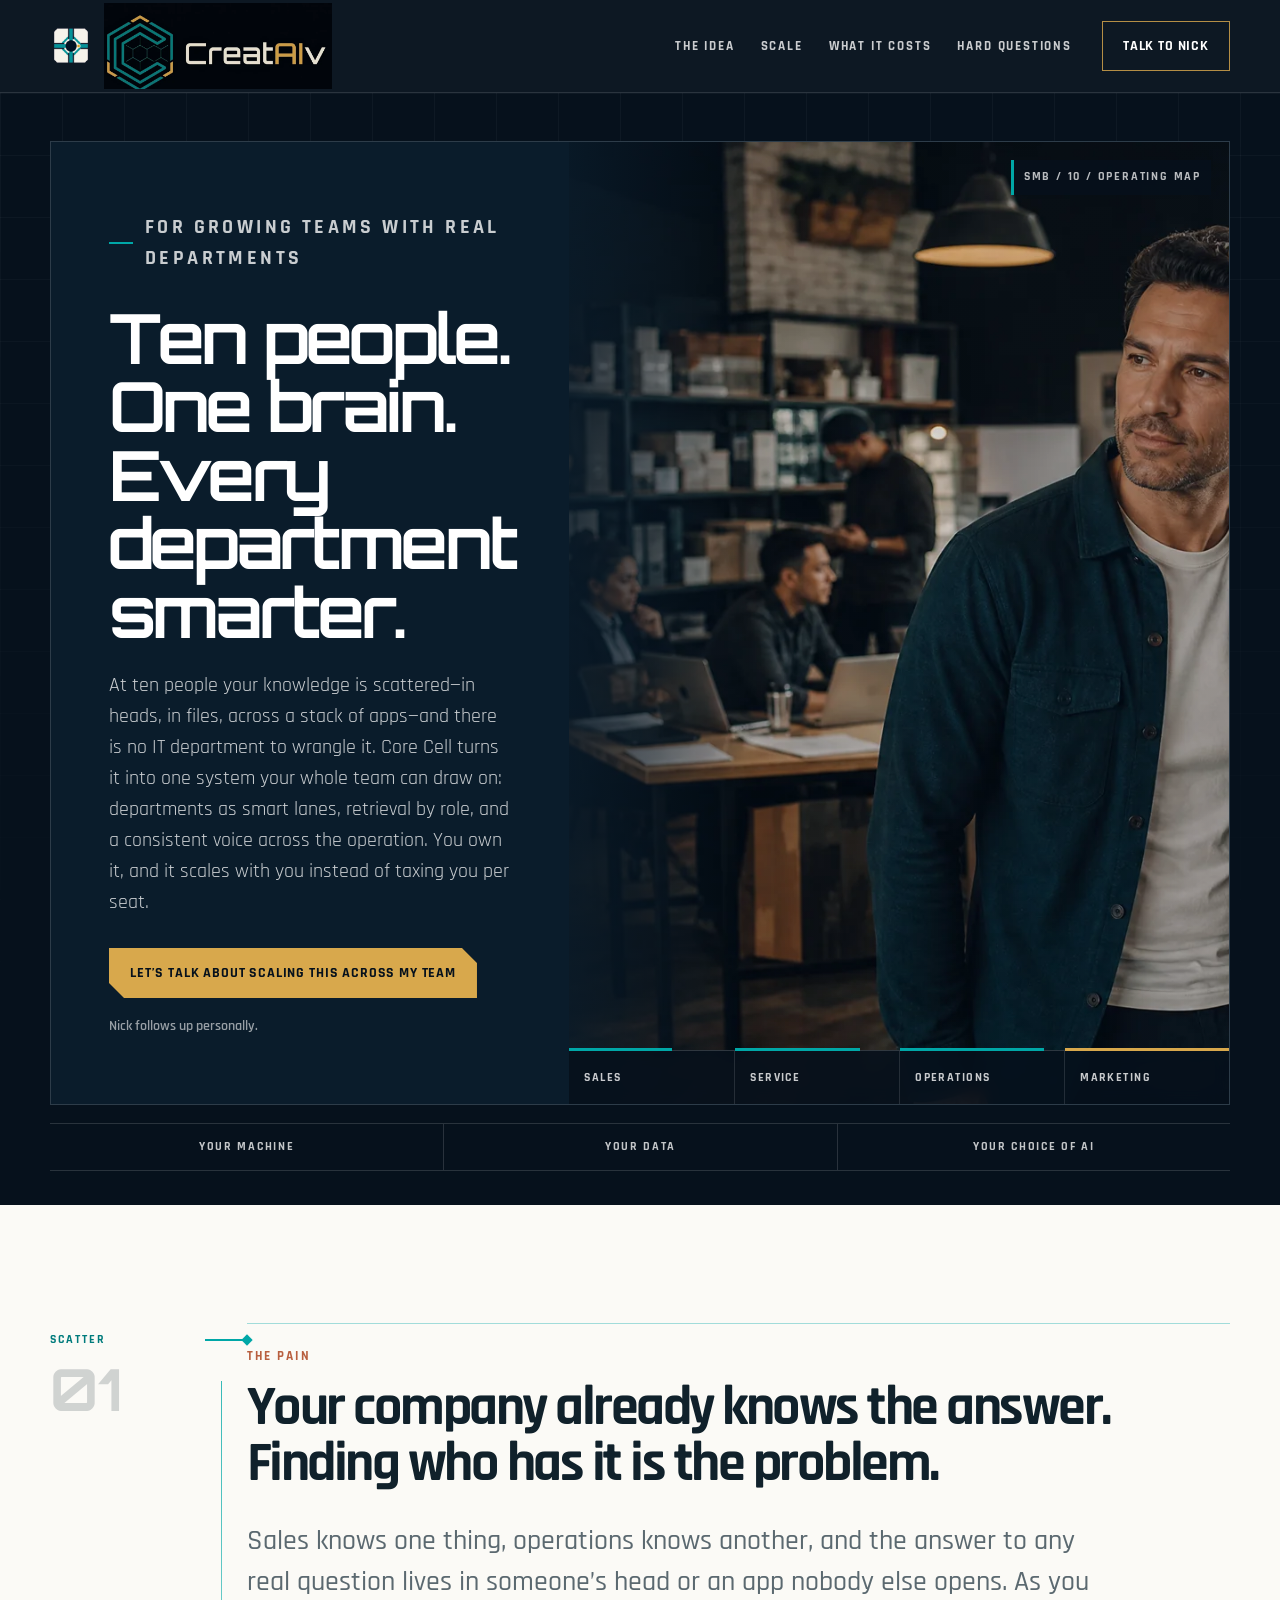
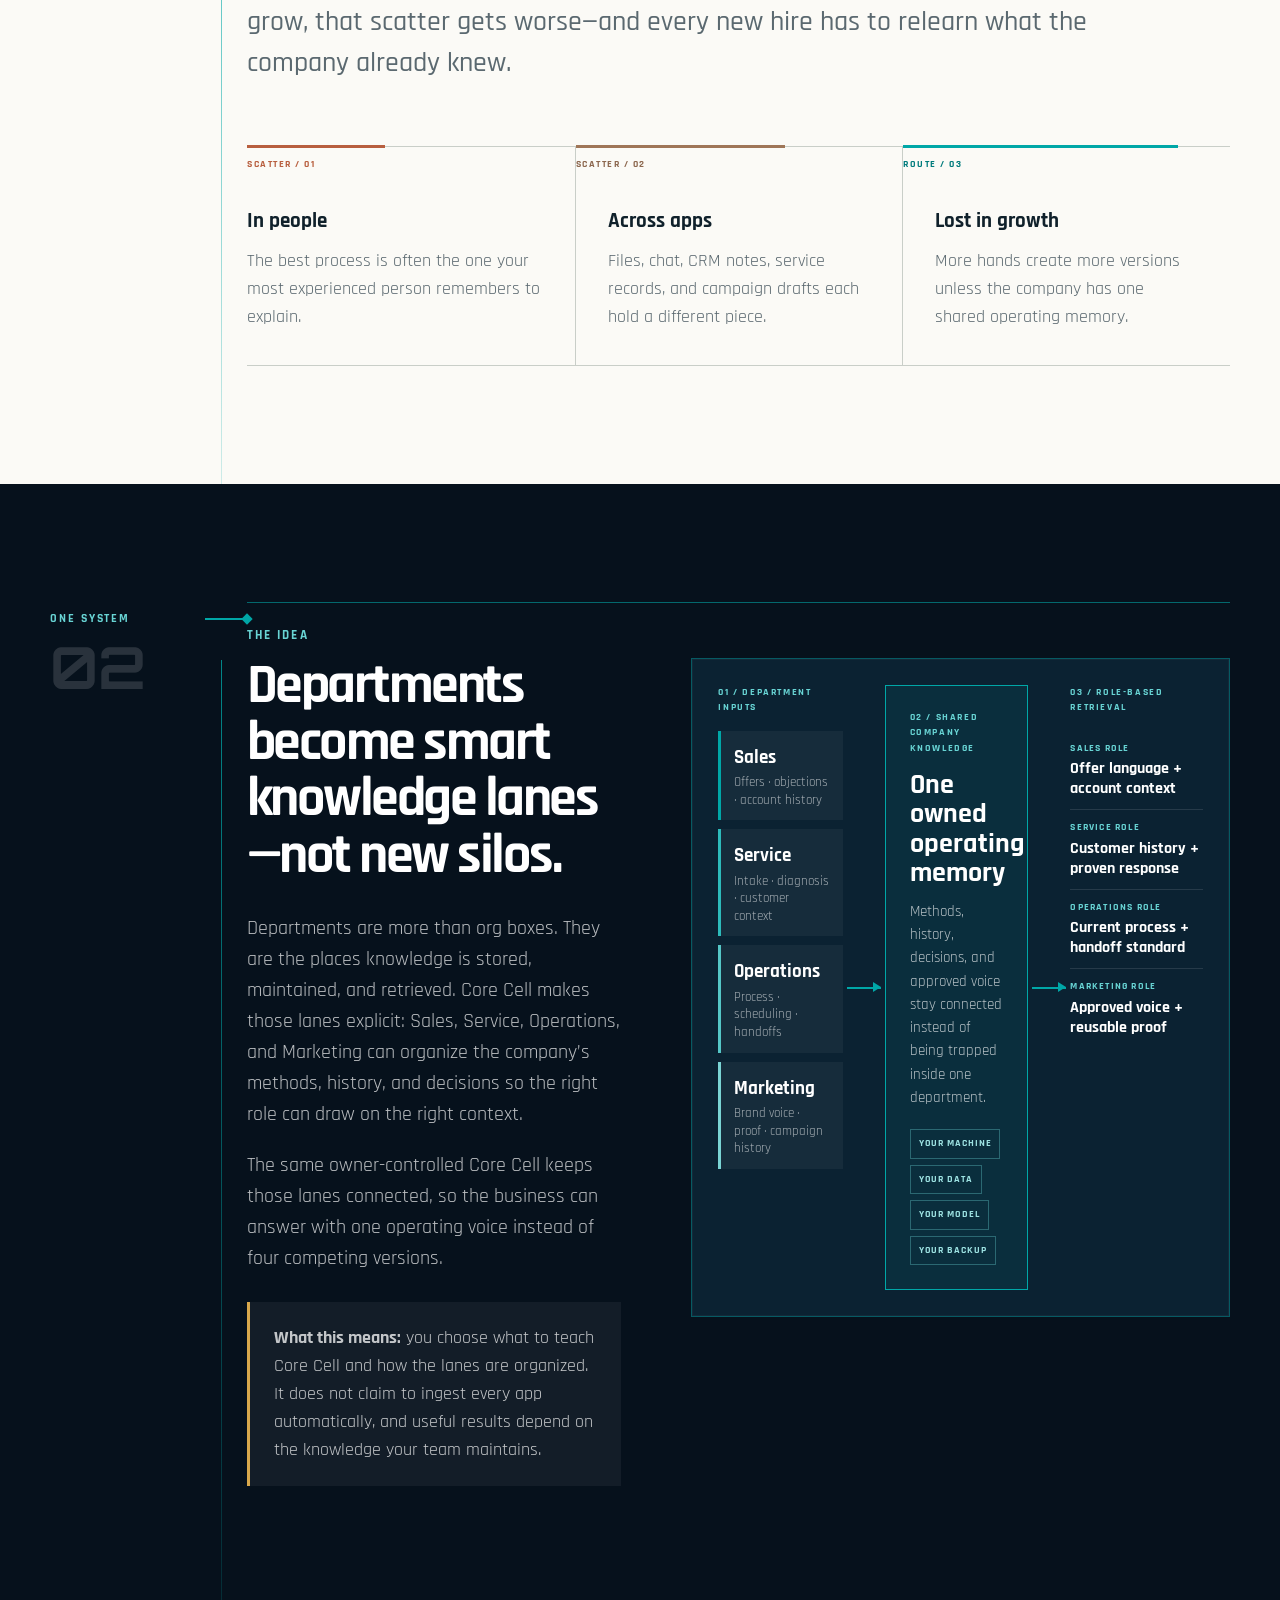
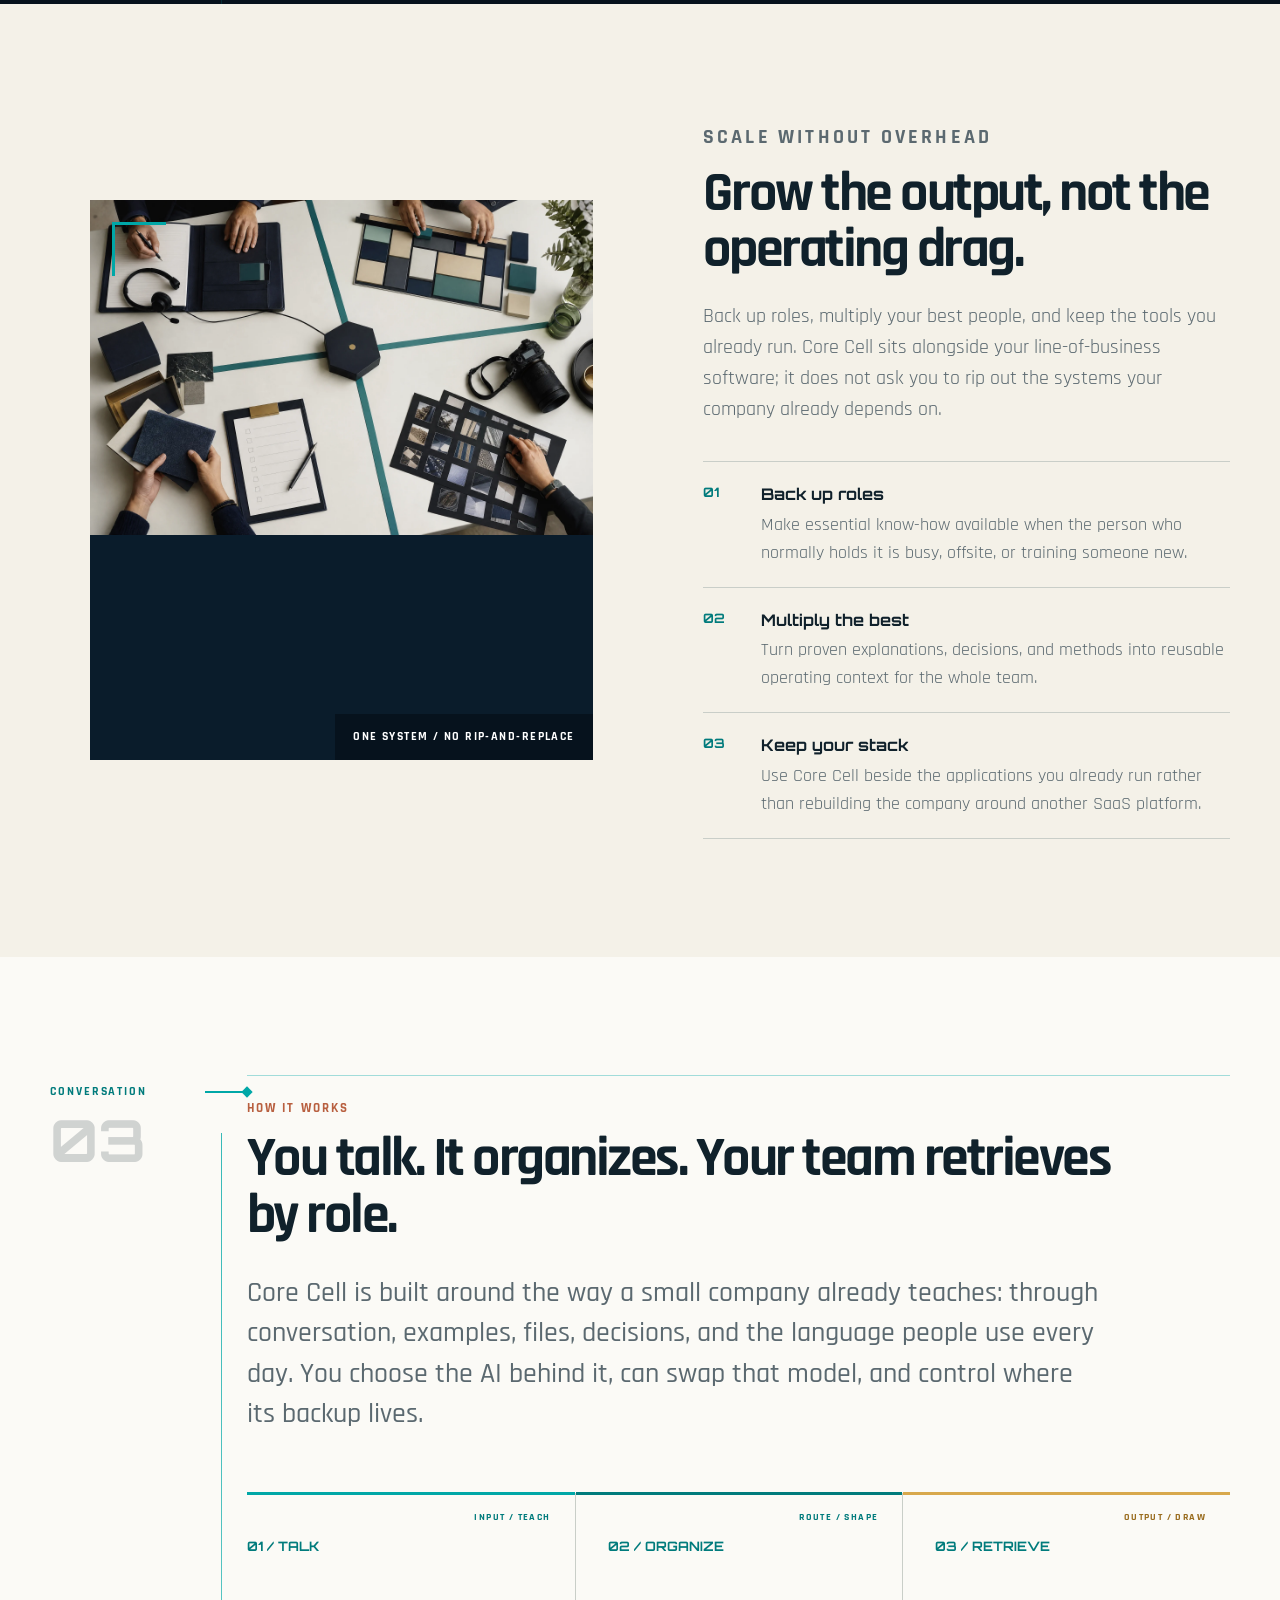
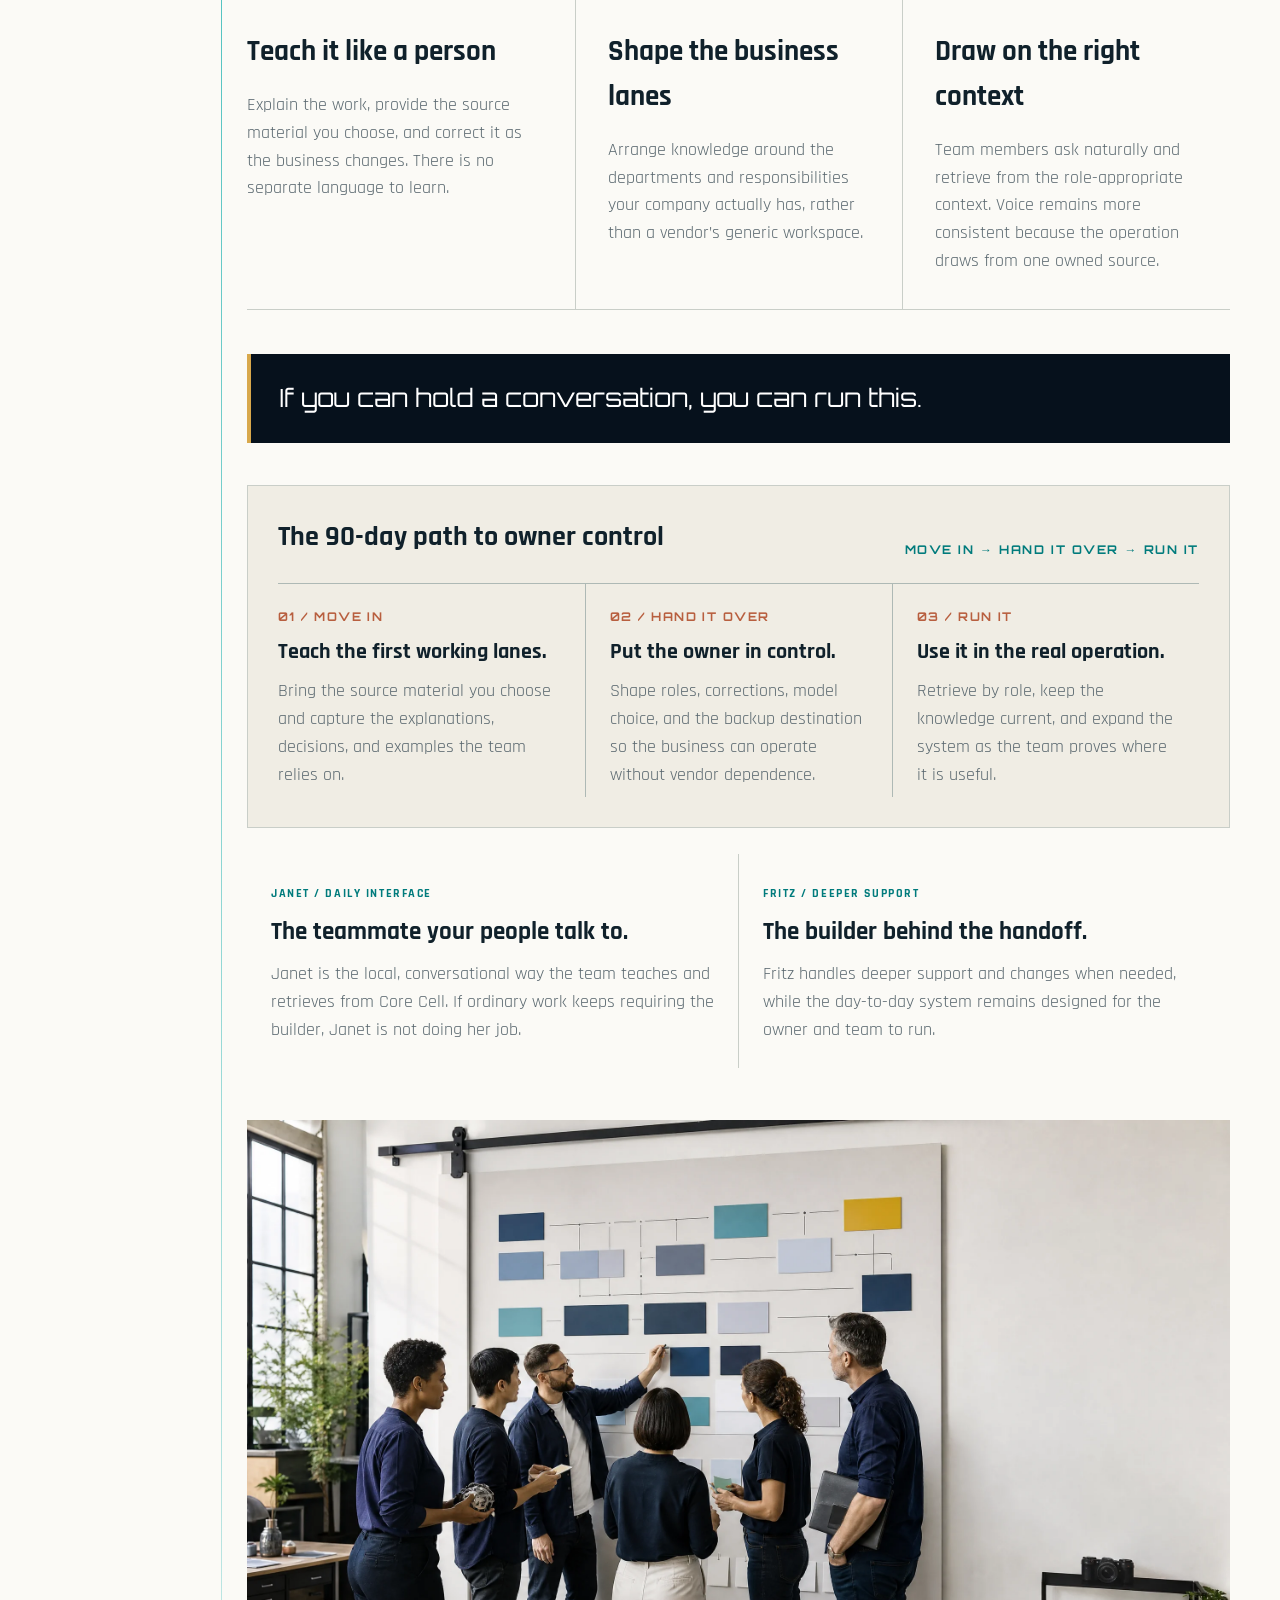
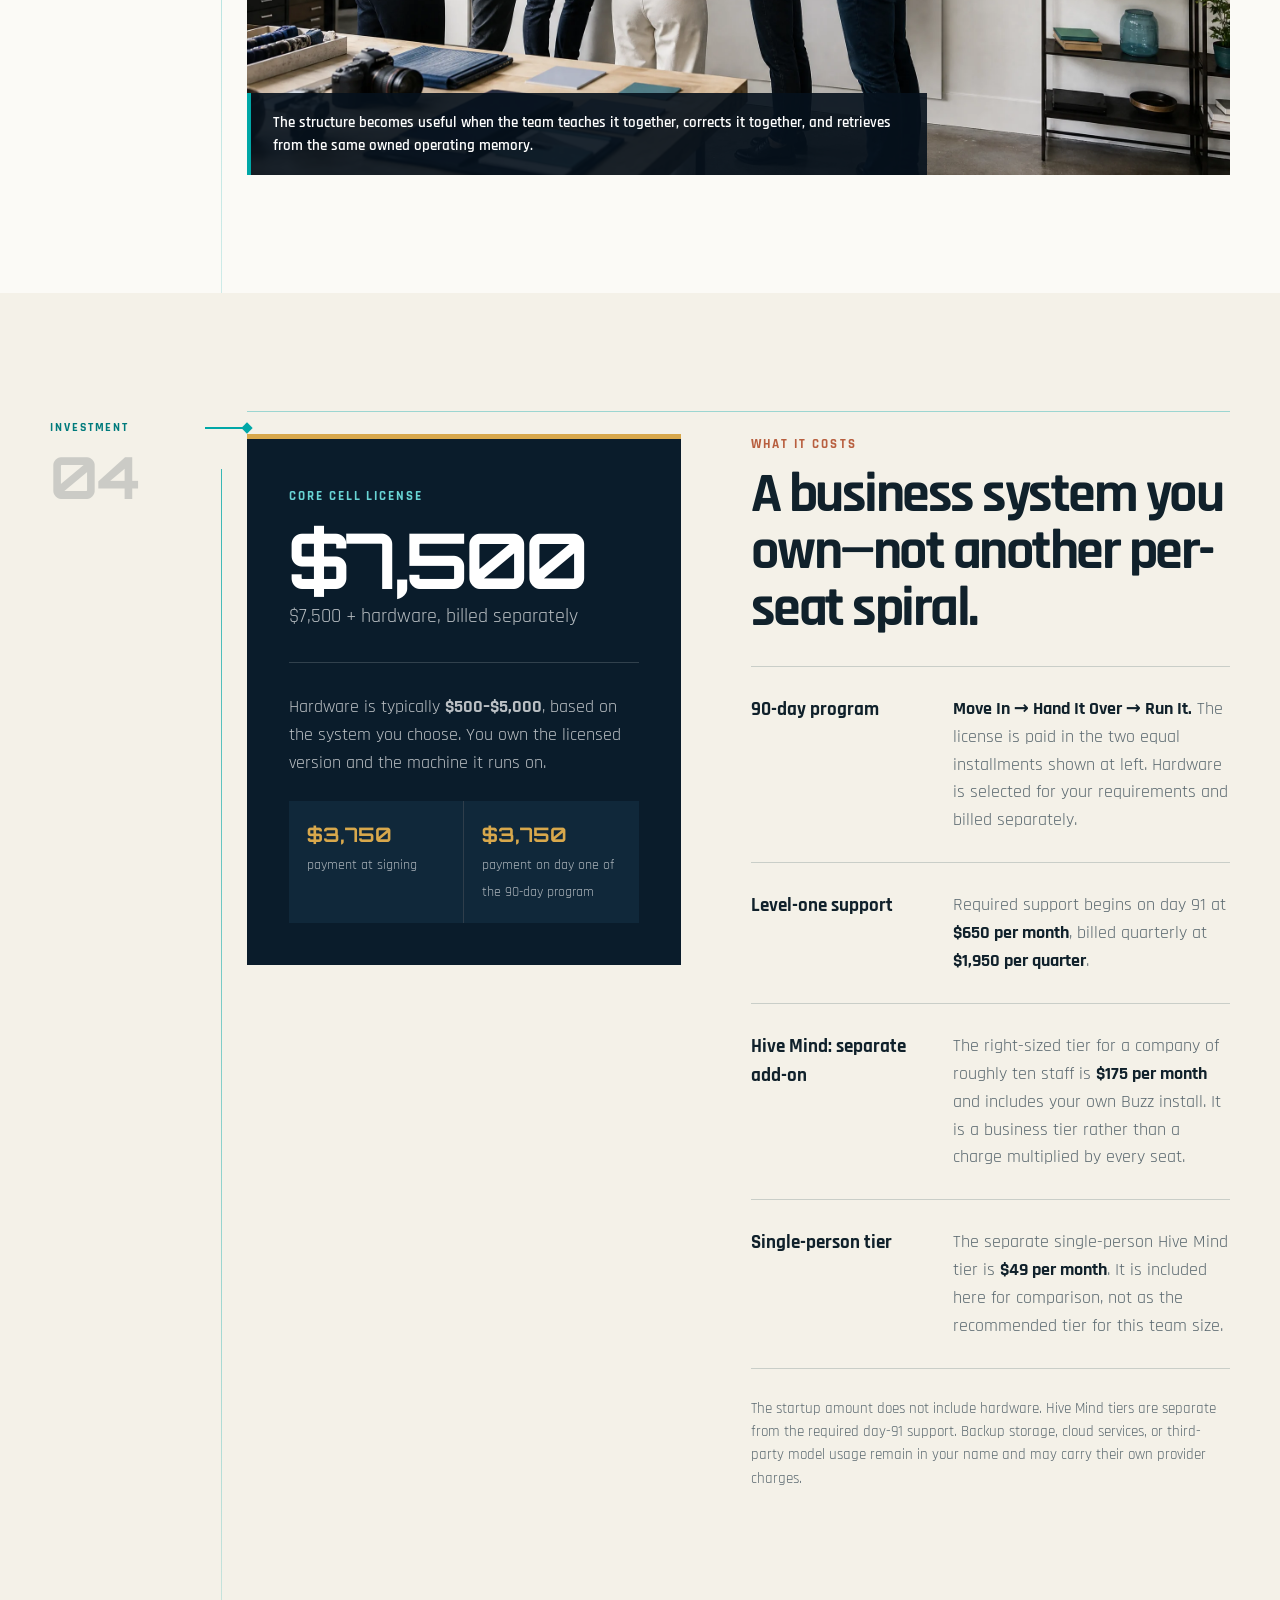
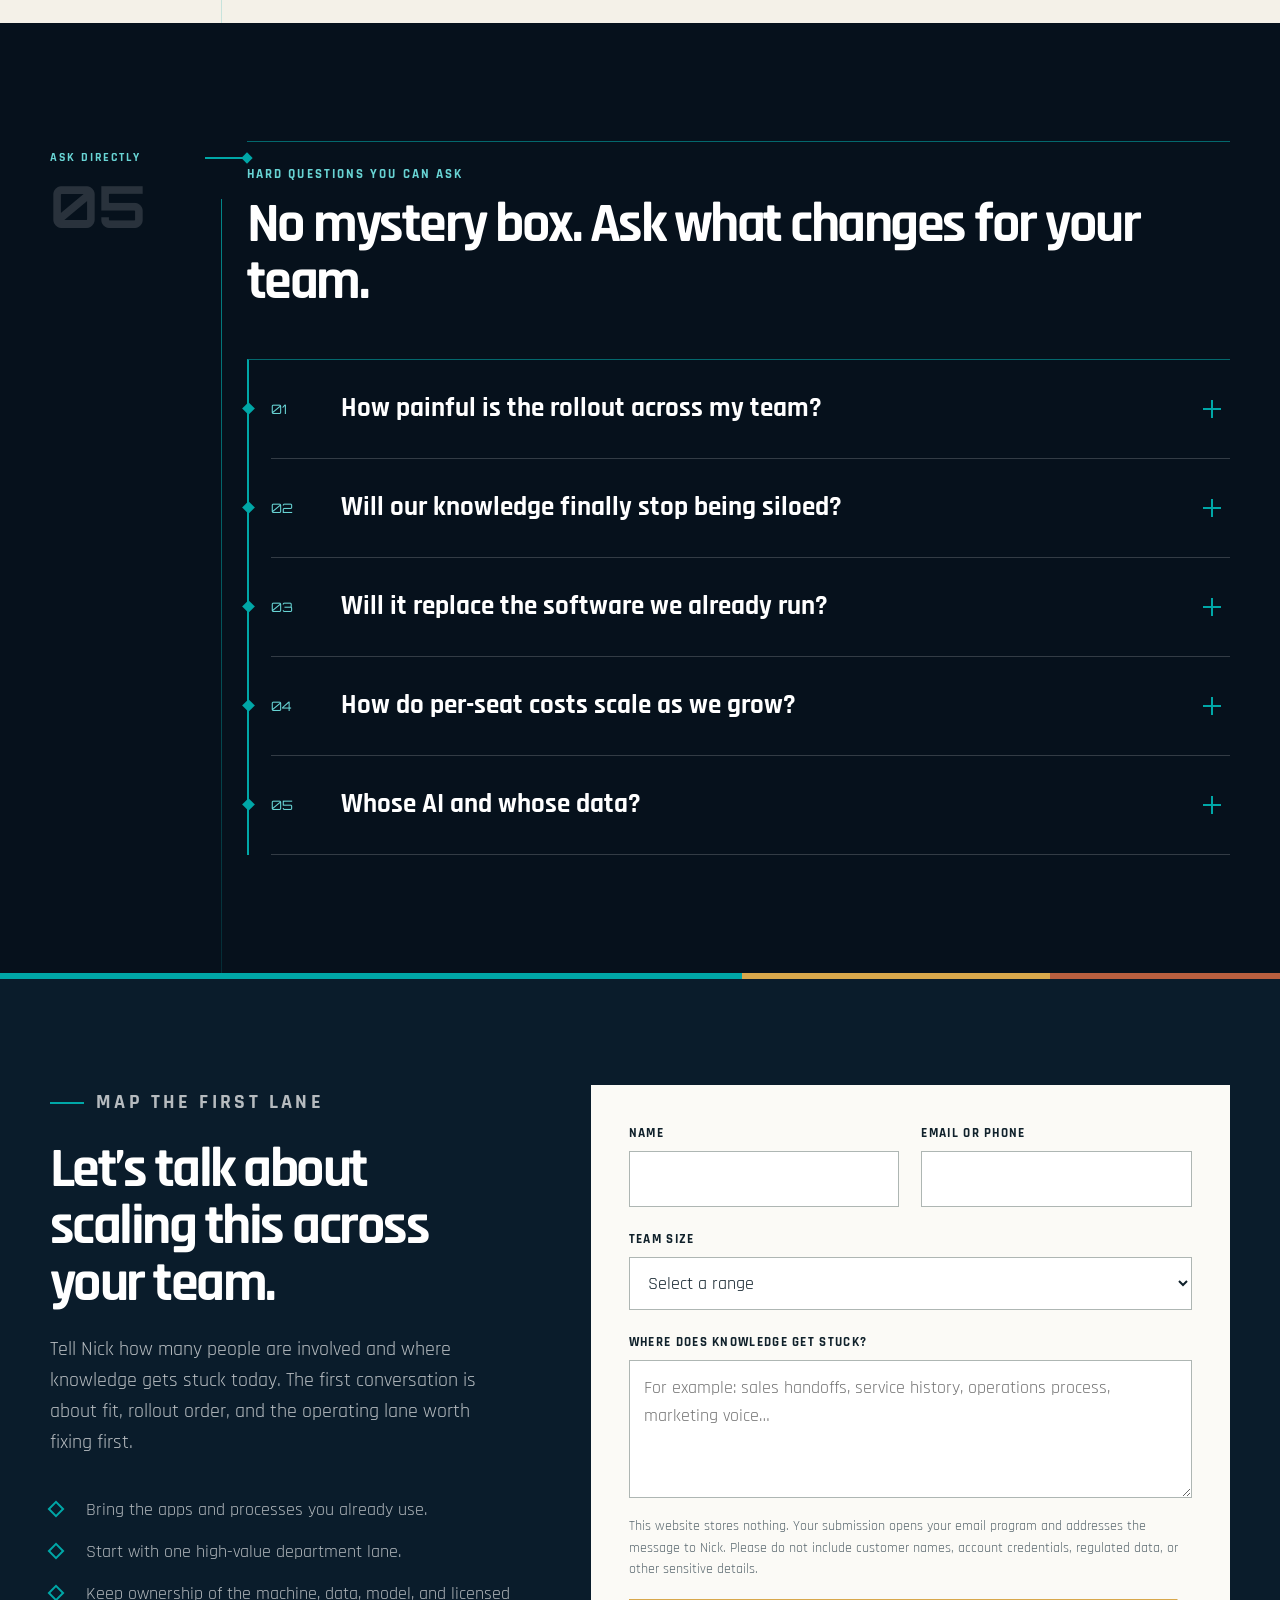
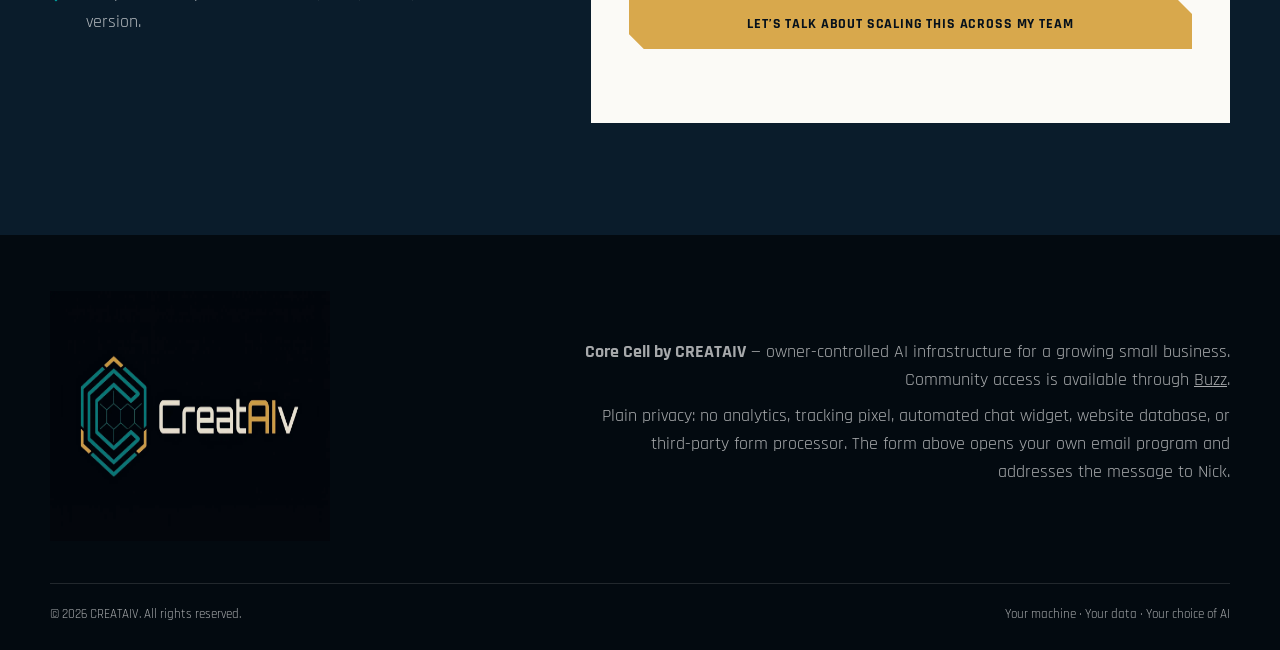
==== corecell-smb10/index.html @ 179acd0e "Publish Core Cell SMB10 persona site" ====
<!doctype html>
<!-- Operational Atlas: structured growing-business wayfinding, four knowledge lanes, and one owner-controlled Core Cell. -->
<html lang="en">
<head>
  <meta charset="utf-8">
  <meta name="viewport" content="width=device-width, initial-scale=1">
  <title>One Brain for Your Whole Team — CREATAIV Core Cell</title>
  <meta name="description" content="Turn scattered knowledge into one system every department can draw on. Smart lanes, role-based retrieval, scale without the overhead — and you own it.">
  <meta name="theme-color" content="#06111c">
  <meta name="robots" content="index,follow">
  <link rel="canonical" href="https://janet-e4.github.io/corecell-smb10/">
  <link rel="icon" href="assets/favicon.png" type="image/png">
  <meta property="og:type" content="website">
  <meta property="og:site_name" content="CREATAIV">
  <meta property="og:title" content="One Brain for Your Whole Team — CREATAIV Core Cell">
  <meta property="og:description" content="Turn scattered knowledge into one system every department can draw on. Smart lanes, role-based retrieval, scale without the overhead — and you own it.">
  <meta property="og:url" content="https://janet-e4.github.io/corecell-smb10/">
  <meta property="og:image" content="https://janet-e4.github.io/corecell-smb10/assets/og-preview.webp">
  <meta property="og:image:type" content="image/webp">
  <meta property="og:image:width" content="1200">
  <meta property="og:image:height" content="630">
  <meta property="og:image:alt" content="A growing small-business owner and team working in one connected operations environment.">
  <meta name="twitter:card" content="summary_large_image">
  <meta name="twitter:title" content="One Brain for Your Whole Team — CREATAIV Core Cell">
  <meta name="twitter:description" content="Turn scattered knowledge into one system every department can draw on. Smart lanes, role-based retrieval, scale without the overhead — and you own it.">
  <meta name="twitter:image" content="https://janet-e4.github.io/corecell-smb10/assets/og-preview.webp">
  <meta name="twitter:image:alt" content="A growing small-business owner and team working in one connected operations environment.">
  <script type="application/ld+json">
  {
    "@context": "https://schema.org",
    "@type": "ProfessionalService",
    "@id": "https://janet-e4.github.io/corecell-smb10/#business",
    "name": "CREATAIV Core Cell",
    "description": "Turn scattered knowledge into one system every department can draw on. Smart lanes, role-based retrieval, scale without the overhead — and you own it.",
    "url": "https://janet-e4.github.io/corecell-smb10/",
    "logo": "https://janet-e4.github.io/corecell-smb10/assets/creataiv-logo.png",
    "image": "https://janet-e4.github.io/corecell-smb10/assets/og-preview.webp"
  }
  </script>
  <style>
    /* Operational Atlas reminder: editorial operating map, square geometry, mineral fields, teal routes, gold decisions. */
    @font-face {
      font-family: "Orbitron";
      src: url("assets/fonts/Orbitron-Variable.ttf") format("truetype");
      font-weight: 400 900;
      font-display: swap;
    }
    @font-face {
      font-family: "Rajdhani";
      src: url("assets/fonts/Rajdhani-Regular.ttf") format("truetype");
      font-weight: 400;
      font-display: swap;
    }
    @font-face {
      font-family: "Rajdhani";
      src: url("assets/fonts/Rajdhani-Medium.ttf") format("truetype");
      font-weight: 500;
      font-display: swap;
    }
    @font-face {
      font-family: "Rajdhani";
      src: url("assets/fonts/Rajdhani-SemiBold.ttf") format("truetype");
      font-weight: 600;
      font-display: swap;
    }
    @font-face {
      font-family: "Rajdhani";
      src: url("assets/fonts/Rajdhani-Bold.ttf") format("truetype");
      font-weight: 700;
      font-display: swap;
    }

    :root {
      --navy: #06111c;
      --navy-2: #0a1c2b;
      --ink: #10212b;
      --muted: #5b6970;
      --mineral: #f4f1e8;
      --paper: #fbfaf6;
      --teal: #00a7a7;
      --teal-dark: #007b7c;
      --gold: #d8a84c;
      --rust: #b85f3f;
      --line: #c9cec8;
      --white: #ffffff;
      --max: 1180px;
      --ease-out: cubic-bezier(0.23, 1, 0.32, 1);
      --ease-in-out: cubic-bezier(0.77, 0, 0.175, 1);
    }

    *, *::before, *::after { box-sizing: border-box; }
    html { scroll-behavior: smooth; }
    body {
      margin: 0;
      color: var(--ink);
      background: var(--mineral);
      font-family: "Rajdhani", system-ui, sans-serif;
      font-size: 18px;
      line-height: 1.55;
      text-rendering: optimizeLegibility;
    }
    img { display: block; max-width: 100%; }
    a { color: inherit; }
    button, input, select, textarea { font: inherit; }
    button, .button { -webkit-tap-highlight-color: transparent; }
    ::selection { color: var(--navy); background: rgba(0, 167, 167, 0.35); }

    .skip-link {
      position: fixed;
      top: 12px;
      left: 12px;
      z-index: 1000;
      padding: 10px 14px;
      color: var(--navy);
      background: var(--white);
      transform: translateY(-160%);
      transition: transform 160ms var(--ease-out);
    }
    .skip-link:focus { transform: translateY(0); }
    :focus-visible { outline: 3px solid var(--gold); outline-offset: 4px; }

    .shell { width: min(calc(100% - 40px), var(--max)); margin-inline: auto; }
    .site-header {
      position: sticky;
      top: 0;
      z-index: 100;
      color: var(--white);
      background: rgba(6, 17, 28, 0.97);
      border-bottom: 1px solid rgba(255, 255, 255, 0.12);
      backdrop-filter: blur(14px);
    }
    .nav-wrap {
      min-height: 92px;
      display: grid;
      grid-template-columns: minmax(210px, 290px) 1fr auto;
      align-items: center;
      gap: 30px;
    }
    .brand { display: inline-flex; align-items: center; gap: 12px; width: min(290px, 100%); text-decoration: none; }
    .brand .brand-mark { flex: 0 0 auto; width: 42px; height: 42px; object-fit: contain; }
    .brand .brand-wordmark { width: min(228px, calc(100% - 54px)); height: auto; }
    .primary-nav { display: flex; justify-content: flex-end; align-items: center; gap: 26px; }
    .primary-nav a {
      position: relative;
      color: rgba(255, 255, 255, 0.78);
      font-size: 13px;
      font-weight: 700;
      letter-spacing: 0.14em;
      text-decoration: none;
      text-transform: uppercase;
      transition: color 180ms var(--ease-out);
    }
    .primary-nav a::after {
      content: "";
      position: absolute;
      left: 0;
      bottom: -8px;
      width: 100%;
      height: 2px;
      background: var(--teal);
      transform: scaleX(0);
      transform-origin: left;
      transition: transform 180ms var(--ease-out);
    }
    .primary-nav a:hover { color: var(--white); }
    .primary-nav a:hover::after { transform: scaleX(1); }

    .button {
      display: inline-flex;
      align-items: center;
      justify-content: center;
      min-height: 50px;
      padding: 13px 20px;
      border: 1px solid transparent;
      color: var(--navy);
      background: var(--gold);
      font-size: 14px;
      font-weight: 700;
      letter-spacing: 0.06em;
      line-height: 1.2;
      text-align: center;
      text-decoration: none;
      text-transform: uppercase;
      clip-path: polygon(0 0, calc(100% - 15px) 0, 100% 15px, 100% 100%, 15px 100%, 0 calc(100% - 15px));
      transition: transform 180ms var(--ease-out), background 180ms var(--ease-out), color 180ms var(--ease-out);
    }
    .button:hover { background: #e4ba64; transform: translateX(4px); }
    .button:active { transform: translateX(4px) scale(0.97); }
    .button--outline { color: var(--white); background: transparent; border-color: rgba(216, 168, 76, 0.82); clip-path: none; }
    .button--outline:hover { color: var(--navy); background: var(--gold); }
    .header-cta { white-space: nowrap; }

    main { overflow: hidden; }
    section { scroll-margin-top: 92px; }

    .hero {
      position: relative;
      color: var(--white);
      background: var(--navy);
      padding: 48px 0 34px;
    }
    .hero::before {
      content: "";
      position: absolute;
      inset: 0;
      pointer-events: none;
      background:
        linear-gradient(rgba(255,255,255,0.035) 1px, transparent 1px),
        linear-gradient(90deg, rgba(255,255,255,0.035) 1px, transparent 1px);
      background-size: 62px 62px;
      mask-image: linear-gradient(to bottom, black, transparent 86%);
    }
    .hero-frame {
      position: relative;
      display: grid;
      grid-template-columns: minmax(0, 0.88fr) minmax(0, 1.12fr);
      min-height: 650px;
      border: 1px solid rgba(255, 255, 255, 0.14);
      background: var(--navy-2);
    }
    .hero-copy {
      position: relative;
      z-index: 2;
      display: flex;
      flex-direction: column;
      justify-content: center;
      padding: 70px 58px 66px;
    }
    .eyebrow {
      display: inline-flex;
      align-items: center;
      gap: 12px;
      margin: 0 0 24px;
      color: #67d2d2;
      font-size: 13px;
      font-weight: 700;
      letter-spacing: 0.17em;
      text-transform: uppercase;
    }
    .eyebrow::before { content: ""; width: 34px; height: 2px; background: var(--teal); }
    h1, h2, h3 { margin-top: 0; font-family: "Orbitron", sans-serif; }
    h1 {
      max-width: 760px;
      margin-bottom: 24px;
      font-size: clamp(48px, 5.4vw, 82px);
      font-weight: 640;
      letter-spacing: -0.055em;
      line-height: 0.99;
    }
    .hero-copy > p {
      max-width: 620px;
      margin: 0 0 30px;
      color: rgba(255, 255, 255, 0.78);
      font-size: 20px;
      line-height: 1.55;
    }
    .hero-actions { display: flex; flex-wrap: wrap; align-items: center; gap: 18px; }
    .hero-note { color: rgba(255, 255, 255, 0.58); font-size: 14px; font-weight: 600; }
    .hero-media { position: relative; min-height: 650px; overflow: hidden; background: #132332; }
    .hero-media img { width: 100%; height: 100%; object-fit: cover; object-position: center; }
    .hero-media::after {
      content: "";
      position: absolute;
      inset: 0;
      pointer-events: none;
      background: linear-gradient(90deg, rgba(10, 28, 43, 0.82) 0%, rgba(10, 28, 43, 0.1) 28%, rgba(6, 17, 28, 0.18) 100%);
    }
    .hero-coordinate {
      position: absolute;
      right: 18px;
      top: 18px;
      z-index: 2;
      padding: 8px 10px;
      color: rgba(255,255,255,0.72);
      background: rgba(6,17,28,0.76);
      border-left: 3px solid var(--teal);
      font-size: 12px;
      font-weight: 700;
      letter-spacing: 0.15em;
      text-transform: uppercase;
    }
    .hero-lanes {
      position: absolute;
      left: 0;
      right: 0;
      bottom: 0;
      z-index: 3;
      display: grid;
      grid-template-columns: repeat(4, 1fr);
      border-top: 1px solid rgba(255,255,255,0.16);
      background: rgba(6,17,28,0.88);
      backdrop-filter: blur(8px);
    }
    .hero-lane { position: relative; padding: 18px 15px 16px; color: rgba(255,255,255,0.78); font-size: 12px; font-weight: 700; letter-spacing: 0.12em; text-transform: uppercase; }
    .hero-lane + .hero-lane { border-left: 1px solid rgba(255,255,255,0.12); }
    .hero-lane::before { content: ""; position: absolute; left: 0; top: -3px; width: 62%; height: 3px; background: var(--teal); }
    .hero-lane:nth-child(2)::before { width: 76%; }
    .hero-lane:nth-child(3)::before { width: 88%; }
    .hero-lane:nth-child(4)::before { width: 100%; background: var(--gold); }

    .trust-strip { position: relative; z-index: 2; display: grid; grid-template-columns: repeat(3, 1fr); margin-top: 18px; border-top: 1px solid rgba(255,255,255,0.14); border-bottom: 1px solid rgba(255,255,255,0.14); }
    .trust-strip span { padding: 14px 18px; color: rgba(255,255,255,0.76); font-size: 12px; font-weight: 700; letter-spacing: 0.14em; text-align: center; text-transform: uppercase; }
    .trust-strip span + span { border-left: 1px solid rgba(255,255,255,0.14); }

    .section { padding: 118px 0; }
    .section--paper { background: var(--paper); }
    .section--mineral { background: var(--mineral); }
    .section--navy { color: var(--white); background: var(--navy); }
    .section-grid { position: relative; display: grid; grid-template-columns: 145px minmax(0, 1fr); gap: 52px; }
    .section-grid::before { content: ""; position: absolute; left: 171px; top: 58px; bottom: -118px; width: 1px; pointer-events: none; background: linear-gradient(to bottom, rgba(0,167,167,0.78), rgba(0,167,167,0.18)); }
    .section-rail { position: relative; padding-top: 8px; }
    .section-code { position: relative; display: block; color: var(--teal-dark); font-size: 12px; font-weight: 700; letter-spacing: 0.16em; text-transform: uppercase; }
    .section-code::before { content: ""; position: absolute; right: -56px; top: 5px; width: 8px; height: 8px; background: var(--teal); transform: rotate(45deg); }
    .section-code::after { content: ""; position: absolute; right: -52px; top: 8px; width: 42px; height: 2px; background: var(--teal); }
    .section--navy .section-code { color: #68d4d4; }
    .section-number { display: block; margin-top: 10px; color: rgba(16,33,43,0.18); font-family: "Orbitron", sans-serif; font-size: 58px; font-weight: 700; line-height: 1; }
    .section--navy .section-number { color: rgba(255,255,255,0.14); }
    .section-content { min-width: 0; padding-top: 22px; border-top: 1px solid rgba(0, 167, 167, 0.36); }
    .section--navy .section-content { border-top-color: rgba(0, 167, 167, 0.58); }
    .section-kicker { margin: 0 0 13px; color: var(--rust); font-size: 13px; font-weight: 700; letter-spacing: 0.16em; text-transform: uppercase; }
    .section--navy .section-kicker { color: #68d4d4; }
    h2 { max-width: 900px; margin-bottom: 28px; font-family: "Rajdhani", sans-serif; font-size: clamp(38px, 4.35vw, 64px); font-weight: 700; letter-spacing: -0.045em; line-height: 1.02; }
    .lede { max-width: 860px; margin: 0; color: var(--muted); font-size: clamp(21px, 2.3vw, 28px); font-weight: 500; line-height: 1.45; }
    .section--navy .lede { color: rgba(255,255,255,0.72); }

    .scatter-grid { display: grid; grid-template-columns: repeat(3, 1fr); margin-top: 62px; border-top: 1px solid var(--line); border-bottom: 1px solid var(--line); }
    .scatter-item { position: relative; padding: 36px 32px 34px 0; }
    .scatter-item + .scatter-item { padding-left: 32px; border-left: 1px solid var(--line); }
    .scatter-item::before { content: ""; position: absolute; left: 0; top: -2px; width: 42%; height: 3px; background: var(--rust); }
    .scatter-item::after { content: "SCATTER / 01"; position: absolute; left: 0; top: 10px; color: var(--rust); font-size: 10px; font-weight: 700; letter-spacing: 0.15em; }
    .scatter-item:nth-child(2)::before { width: 64%; background: #9f7658; }
    .scatter-item:nth-child(2)::after { content: "SCATTER / 02"; color: #8c674e; }
    .scatter-item:nth-child(3)::before { width: 84%; background: var(--teal); }
    .scatter-item:nth-child(3)::after { content: "ROUTE / 03"; color: var(--teal-dark); }
    .scatter-item strong { display: block; margin: 22px 0 10px; font-family: "Rajdhani", sans-serif; font-size: 21px; font-weight: 700; }
    .scatter-item p { margin: 0; color: var(--muted); }

    .lane-intro { display: grid; grid-template-columns: minmax(0, 0.82fr) minmax(0, 1.18fr); gap: 70px; align-items: start; }
    .lane-copy p { color: rgba(255,255,255,0.72); font-size: 20px; }
    .truth-note { margin-top: 28px; padding: 22px 24px; border-left: 3px solid var(--gold); background: rgba(255,255,255,0.05); color: rgba(255,255,255,0.75); }
    .knowledge-flow { display: grid; grid-template-columns: minmax(0, 0.9fr) 42px minmax(0, 1.04fr) 42px minmax(0, 0.96fr); align-items: stretch; padding: 26px; border: 1px solid rgba(0,167,167,0.42); background: #0b2232; box-shadow: inset 0 0 0 1px rgba(255,255,255,0.035); }
    .flow-stage-label { display: block; margin-bottom: 15px; color: #68d4d4; font-size: 10px; font-weight: 700; letter-spacing: 0.16em; text-transform: uppercase; }
    .flow-inputs { display: grid; gap: 9px; }
    .flow-input { padding: 12px 13px 11px; border-left: 3px solid var(--teal); background: rgba(255,255,255,0.045); }
    .flow-input:nth-child(2) { border-left-color: #2dbbbb; }
    .flow-input:nth-child(3) { border-left-color: #55c7c7; }
    .flow-input:nth-child(4) { border-left-color: #7ad4d4; }
    .flow-input span { display: block; color: var(--white); font-family: "Rajdhani", sans-serif; font-size: 19px; font-weight: 700; }
    .flow-input small { display: block; margin-top: 2px; color: rgba(255,255,255,0.62); font-size: 13px; line-height: 1.35; }
    .flow-route { position: relative; min-width: 42px; }
    .flow-route::before { content: ""; position: absolute; left: 4px; right: 4px; top: 50%; height: 2px; background: var(--teal); }
    .flow-route::after { content: ""; position: absolute; right: 4px; top: calc(50% - 5px); border-top: 5px solid transparent; border-bottom: 5px solid transparent; border-left: 8px solid var(--teal); }
    .flow-memory { position: relative; display: flex; flex-direction: column; justify-content: center; padding: 24px; border: 1px solid var(--teal); background: rgba(0,167,167,0.09); }
    .flow-memory strong { display: block; color: var(--white); font-family: "Rajdhani", sans-serif; font-size: 28px; font-weight: 700; line-height: 1.04; }
    .flow-memory p { margin: 12px 0 0; color: rgba(255,255,255,0.7); font-size: 15px; }
    .memory-tags { display: flex; flex-wrap: wrap; gap: 6px; margin-top: 20px; }
    .memory-tags span { padding: 6px 8px; border: 1px solid rgba(104,212,212,0.35); color: #9de2e2; font-size: 10px; font-weight: 700; letter-spacing: 0.09em; text-transform: uppercase; }
    .flow-output { display: grid; align-content: start; gap: 0; }
    .flow-output-row { padding: 10px 0; border-bottom: 1px solid rgba(255,255,255,0.11); }
    .flow-output-row:last-child { border-bottom: 0; }
    .flow-output-row span { display: block; color: #68d4d4; font-size: 10px; font-weight: 700; letter-spacing: 0.12em; text-transform: uppercase; }
    .flow-output-row strong { display: block; margin-top: 3px; color: var(--white); font-family: "Rajdhani", sans-serif; font-size: 16px; font-weight: 650; line-height: 1.25; }

    .media-copy { display: grid; grid-template-columns: minmax(0, 1.05fr) minmax(0, 0.95fr); gap: 70px; align-items: center; }
    .media-panel { position: relative; min-height: 560px; overflow: hidden; background: var(--navy-2); }
    .media-panel img { width: 100%; height: 100%; object-fit: cover; }
    .media-panel::before { content: ""; position: absolute; z-index: 2; inset: 22px auto auto 22px; width: 54px; height: 54px; border-left: 3px solid var(--teal); border-top: 3px solid var(--teal); }
    .media-panel::after { content: "ONE SYSTEM / NO RIP-AND-REPLACE"; position: absolute; z-index: 2; right: 0; bottom: 0; max-width: 78%; padding: 14px 18px; color: var(--white); background: rgba(6,17,28,0.9); font-size: 12px; font-weight: 700; letter-spacing: 0.12em; text-transform: uppercase; }
    .copy-stack h2 { margin-bottom: 22px; }
    .copy-stack > p { color: var(--muted); font-size: 20px; }
    .scale-list { margin-top: 36px; border-top: 1px solid var(--line); }
    .scale-row { display: grid; grid-template-columns: 40px 1fr; gap: 18px; padding: 20px 0; border-bottom: 1px solid var(--line); }
    .scale-row b { color: var(--teal-dark); font-family: "Orbitron", sans-serif; font-size: 13px; }
    .scale-row strong { display: block; margin-bottom: 4px; font-family: "Orbitron", sans-serif; font-size: 16px; }
    .scale-row span { color: var(--muted); }

    .steps { display: grid; grid-template-columns: repeat(3, 1fr); margin-top: 58px; border-top: 1px solid var(--line); border-bottom: 1px solid var(--line); }
    .step { position: relative; min-height: 310px; padding: 38px 32px 34px 0; }
    .step + .step { padding-left: 32px; border-left: 1px solid var(--line); }
    .step::before { content: "INPUT / TEACH"; position: absolute; right: 24px; top: 16px; color: var(--teal-dark); font-size: 10px; font-weight: 700; letter-spacing: 0.14em; }
    .step:nth-child(2)::before { content: "ROUTE / SHAPE"; }
    .step:nth-child(3)::before { content: "OUTPUT / DRAW"; color: #9a6d20; }
    .step::after { content: ""; position: absolute; left: 0; right: 0; top: -2px; height: 3px; background: var(--teal); transform-origin: left; }
    .step:nth-child(2)::after { background: var(--teal-dark); }
    .step:nth-child(3)::after { background: var(--gold); }
    .step-no { color: var(--teal-dark); font-family: "Orbitron", sans-serif; font-size: 13px; font-weight: 700; }
    .step h3 { margin: 70px 0 16px; font-family: "Rajdhani", sans-serif; font-size: 29px; font-weight: 700; }
    .step p { margin: 0; color: var(--muted); }
    .conversation-line { margin: 44px 0 0; padding: 25px 28px; color: var(--white); background: var(--navy); border-left: 4px solid var(--gold); font-family: "Orbitron", sans-serif; font-size: clamp(18px, 2vw, 25px); }
    .program { margin-top: 42px; padding: 30px; border: 1px solid var(--line); background: #f0ede4; }
    .program-head { display: flex; justify-content: space-between; gap: 24px; align-items: end; margin-bottom: 24px; }
    .program-head h3 { margin: 0; font-family: "Rajdhani", sans-serif; font-size: 28px; font-weight: 700; }
    .program-head span { color: var(--teal-dark); font-family: "Orbitron", sans-serif; font-size: 12px; font-weight: 700; letter-spacing: 0.13em; text-transform: uppercase; }
    .program-grid { display: grid; grid-template-columns: repeat(3, 1fr); border-top: 1px solid #aeb9b5; }
    .program-step { position: relative; padding: 24px 24px 8px 0; }
    .program-step + .program-step { padding-left: 24px; border-left: 1px solid #aeb9b5; }
    .program-step b { display: block; margin-bottom: 8px; color: var(--rust); font-family: "Orbitron", sans-serif; font-size: 12px; letter-spacing: 0.12em; }
    .program-step strong { display: block; font-size: 22px; }
    .program-step p { margin: 8px 0 0; color: var(--muted); }
    .operator-grid { display: grid; grid-template-columns: 1fr 1fr; gap: 1px; margin-top: 26px; background: var(--line); }
    .operator-card { padding: 24px; background: var(--paper); }
    .operator-card span { color: var(--teal-dark); font-size: 12px; font-weight: 700; letter-spacing: 0.13em; text-transform: uppercase; }
    .operator-card h3 { margin: 8px 0 8px; font-family: "Rajdhani", sans-serif; font-size: 25px; font-weight: 700; }
    .operator-card p { margin: 0; color: var(--muted); }
    .knowledge-figure { position: relative; margin: 52px 0 0; min-height: 470px; overflow: hidden; background: var(--navy-2); }
    .knowledge-figure img { width: 100%; height: 100%; min-height: 470px; object-fit: cover; object-position: center; }
    .knowledge-figure figcaption { position: absolute; left: 0; bottom: 0; max-width: 680px; padding: 18px 22px; color: var(--white); background: rgba(6,17,28,0.9); border-left: 4px solid var(--teal); font-size: 15px; font-weight: 600; }

    .price-layout { display: grid; grid-template-columns: minmax(0, 0.95fr) minmax(0, 1.05fr); gap: 70px; align-items: start; }
    .price-card { position: sticky; top: 118px; padding: 42px; color: var(--white); background: var(--navy-2); border-top: 5px solid var(--gold); }
    .price-label { color: #68d4d4; font-size: 13px; font-weight: 700; letter-spacing: 0.15em; text-transform: uppercase; }
    .price-value { margin: 13px 0 2px; font-family: "Orbitron", sans-serif; font-size: clamp(50px, 6vw, 80px); font-weight: 700; letter-spacing: -0.055em; line-height: 1; }
    .price-plus { color: rgba(255,255,255,0.7); font-size: 20px; }
    .price-card hr { margin: 30px 0; border: 0; border-top: 1px solid rgba(255,255,255,0.16); }
    .price-card p { color: rgba(255,255,255,0.72); }
    .payment-grid { display: grid; grid-template-columns: 1fr 1fr; gap: 1px; margin-top: 24px; background: rgba(255,255,255,0.15); }
    .payment { padding: 18px; background: #10283a; }
    .payment strong { display: block; color: var(--gold); font-family: "Orbitron", sans-serif; font-size: 20px; }
    .payment span { color: rgba(255,255,255,0.64); font-size: 14px; }
    .cost-ledger { border-top: 1px solid var(--line); }
    .ledger-row { display: grid; grid-template-columns: 176px 1fr; gap: 26px; padding: 28px 0; border-bottom: 1px solid var(--line); }
    .ledger-row h3 { margin: 0; font-family: "Rajdhani", sans-serif; font-size: 19px; font-weight: 700; }
    .ledger-row p { margin: 0; color: var(--muted); }
    .ledger-row b { color: var(--ink); }
    .pricing-truth { margin-top: 28px; color: var(--muted); font-size: 15px; }

    .questions { position: relative; margin-top: 48px; padding-left: 22px; border-top: 1px solid rgba(0,167,167,0.58); border-left: 2px solid var(--teal); }
    details { position: relative; border-bottom: 1px solid rgba(255,255,255,0.18); }
    details::before { content: ""; position: absolute; left: -27px; top: 44px; width: 9px; height: 9px; background: var(--teal); transform: rotate(45deg); }
    details[open]::before { background: var(--gold); }
    summary { position: relative; display: grid; grid-template-columns: 52px 1fr 30px; align-items: center; gap: 18px; min-height: 98px; padding: 18px 0; cursor: pointer; list-style: none; }
    summary::-webkit-details-marker { display: none; }
    .q-no { color: #68d4d4; font-family: "Orbitron", sans-serif; font-size: 13px; }
    .q-title { font-family: "Rajdhani", sans-serif; font-size: clamp(21px, 2.1vw, 27px); font-weight: 700; }
    .q-mark { position: relative; width: 24px; height: 24px; }
    .q-mark::before, .q-mark::after { content: ""; position: absolute; left: 50%; top: 50%; width: 18px; height: 2px; background: var(--teal); transform: translate(-50%, -50%); transition: transform 180ms var(--ease-out), background 180ms var(--ease-out); }
    .q-mark::after { transform: translate(-50%, -50%) rotate(90deg); }
    details[open] .q-mark::after { transform: translate(-50%, -50%) rotate(0deg); }
    .answer { max-width: 820px; padding: 0 0 34px 70px; color: rgba(255,255,255,0.72); font-size: 20px; }

    .contact { position: relative; padding: 112px 0; color: var(--white); background: var(--navy-2); }
    .contact::before { content: ""; position: absolute; left: 0; right: 0; top: 0; height: 6px; background: linear-gradient(90deg, var(--teal) 0 58%, var(--gold) 58% 82%, var(--rust) 82% 100%); }
    .contact-layout { display: grid; grid-template-columns: minmax(0, 0.84fr) minmax(0, 1.16fr); gap: 78px; }
    .contact-copy h2 { margin-bottom: 22px; }
    .contact-copy p { max-width: 540px; color: rgba(255,255,255,0.7); font-size: 20px; }
    .contact-points { margin-top: 38px; display: grid; gap: 14px; }
    .contact-point { display: grid; grid-template-columns: 22px 1fr; gap: 14px; color: rgba(255,255,255,0.68); }
    .contact-point::before { content: ""; width: 12px; height: 12px; margin-top: 7px; border: 2px solid var(--teal); transform: rotate(45deg); }
    .lead-form { padding: 38px; color: var(--ink); background: var(--paper); }
    .field-grid { display: grid; grid-template-columns: 1fr 1fr; gap: 22px; }
    .field { display: grid; gap: 8px; }
    .field--full { grid-column: 1 / -1; }
    label { color: var(--ink); font-size: 13px; font-weight: 700; letter-spacing: 0.1em; text-transform: uppercase; }
    input, select, textarea { width: 100%; border: 1px solid #aeb6b3; border-radius: 0; color: var(--ink); background: var(--white); padding: 13px 14px; transition: border-color 160ms var(--ease-out), box-shadow 160ms var(--ease-out); }
    input, select { min-height: 52px; }
    textarea { min-height: 138px; resize: vertical; }
    input:focus, select:focus, textarea:focus { border-color: var(--teal-dark); box-shadow: 0 0 0 3px rgba(0, 167, 167, 0.13); outline: none; }
    .form-privacy { margin: 18px 0; color: var(--muted); font-size: 14px; }
    .lead-form .button { width: 100%; border: 0; cursor: pointer; }
    .form-status { min-height: 24px; margin: 12px 0 0; color: var(--teal-dark); font-size: 14px; font-weight: 600; }

    .site-footer { color: rgba(255,255,255,0.65); background: #030a10; }
    .footer-main { display: grid; grid-template-columns: minmax(220px, 320px) 1fr; gap: 70px; align-items: center; padding: 56px 0 42px; }
    .footer-brand img { width: min(280px, 100%); }
    .footer-copy { justify-self: end; max-width: 650px; text-align: right; }
    .footer-copy p { margin: 0 0 8px; }
    .footer-bottom { display: flex; justify-content: space-between; gap: 20px; padding: 20px 0 26px; border-top: 1px solid rgba(255,255,255,0.12); font-size: 13px; }

    .js .reveal { opacity: 0; transform: translateY(34px); transition: opacity 260ms var(--ease-out), transform 260ms var(--ease-out); }
    .js .reveal[data-route="left"] { transform: translateX(-34px); }
    .js .reveal[data-route="right"] { transform: translateX(34px); }
    .js .reveal.is-visible { opacity: 1; transform: translate(0, 0); }
    @media (max-width: 1080px) {
      .nav-wrap { grid-template-columns: minmax(190px, 250px) 1fr auto; gap: 20px; }
      .primary-nav { gap: 17px; }
      .primary-nav a { font-size: 11px; }
      .hero-frame { grid-template-columns: minmax(0, 0.92fr) minmax(0, 1.08fr); }
      .hero-copy { padding: 56px 42px 58px; }
      .section-grid { grid-template-columns: 110px minmax(0, 1fr); gap: 34px; }
      .section-grid::before { left: 127px; }
      .section-code::before { right: -38px; }
      .section-code::after { right: -34px; width: 27px; }
      .lane-intro, .media-copy, .price-layout, .contact-layout { gap: 48px; }
    }

    @media (max-width: 900px) {
      .shell { width: min(calc(100% - 30px), var(--max)); }
      .nav-wrap { min-height: 80px; grid-template-columns: minmax(190px, 250px) auto; }
      .primary-nav { display: none; }
      .header-cta { justify-self: end; }
      .hero { padding-top: 28px; }
      .hero-frame { grid-template-columns: 1fr; min-height: 0; }
      .hero-copy { padding: 56px 42px; }
      .hero-media { min-height: 520px; }
      .hero-media::after { background: linear-gradient(180deg, rgba(10,28,43,0.22), rgba(6,17,28,0.34)); }
      .section { padding: 92px 0; }
      .section-grid { grid-template-columns: 1fr; gap: 26px; }
      .section-grid::before, .section-code::before, .section-code::after { display: none; }
      .section-rail { display: flex; align-items: center; gap: 15px; padding: 0; }
      .section-number { margin: 0; font-size: 34px; }
      .lane-intro, .media-copy, .price-layout, .contact-layout { grid-template-columns: 1fr; }
      .lane-intro { gap: 44px; }
      .media-panel { min-height: 500px; }
      .price-card { position: static; }
      .contact-layout { gap: 48px; }
    }

    @media (max-width: 680px) {
      body { font-size: 17px; }
      .nav-wrap { grid-template-columns: 1fr auto; min-height: 72px; gap: 12px; }
      .brand { width: 210px; gap: 9px; }
      .brand .brand-mark { width: 34px; height: 34px; }
      .brand .brand-wordmark { width: min(167px, calc(100% - 43px)); }
      .header-cta { min-height: 42px; padding: 10px 12px; font-size: 11px; }
      .hero-frame { border-left: 0; border-right: 0; }
      .hero-copy { padding: 46px 24px 44px; }
      h1 { font-size: clamp(40px, 13vw, 62px); }
      .hero-copy > p { font-size: 18px; }
      .hero-actions { align-items: stretch; flex-direction: column; }
      .hero-note { padding-left: 2px; }
      .hero-media { min-height: 440px; }
      .hero-media img { object-position: 68% center; }
      .hero-coordinate { font-size: 10px; }
      .hero-lanes { grid-template-columns: 1fr 1fr; }
      .hero-lane:nth-child(3), .hero-lane:nth-child(4) { border-top: 1px solid rgba(255,255,255,0.12); }
      .trust-strip { grid-template-columns: 1fr; }
      .trust-strip span + span { border-left: 0; border-top: 1px solid rgba(255,255,255,0.14); }
      .section { padding: 78px 0; }
      .scatter-grid, .steps { grid-template-columns: 1fr; }
      .scatter-item, .scatter-item + .scatter-item, .step, .step + .step { padding: 30px 0; border-left: 0; }
      .scatter-item + .scatter-item, .step + .step { border-top: 1px solid var(--line); }
      .step { min-height: 0; }
      .step h3 { margin-top: 46px; }
      .knowledge-flow { grid-template-columns: 1fr; gap: 12px; padding: 20px; }
      .flow-route { min-height: 34px; }
      .flow-route::before { left: 50%; right: auto; top: 0; bottom: 0; width: 2px; height: auto; }
      .flow-route::after { right: auto; left: calc(50% - 5px); top: auto; bottom: 0; border-top: 8px solid var(--teal); border-right: 5px solid transparent; border-bottom: 0; border-left: 5px solid transparent; }
      .flow-memory { padding: 22px; }
      .media-panel { min-height: 410px; }
      .knowledge-figure, .knowledge-figure img { min-height: 360px; }
      .program { padding: 24px 20px; }
      .program-head { align-items: start; flex-direction: column; gap: 8px; }
      .program-grid, .operator-grid { grid-template-columns: 1fr; }
      .program-step, .program-step + .program-step { padding: 22px 0; border-left: 0; border-bottom: 1px solid #aeb9b5; }
      .program-step:last-child { border-bottom: 0; }
      .payment-grid { grid-template-columns: 1fr; }
      .ledger-row { grid-template-columns: 1fr; gap: 10px; }
      summary { grid-template-columns: 40px 1fr 26px; gap: 12px; min-height: 88px; }
      .answer { padding-left: 52px; font-size: 18px; }
      .lead-form { padding: 28px 22px; }
      .field-grid { grid-template-columns: 1fr; }
      .field--full { grid-column: auto; }
      .footer-main { grid-template-columns: 1fr; gap: 34px; }
      .footer-copy { justify-self: start; text-align: left; }
      .footer-bottom { flex-direction: column; }
    }

    @media (prefers-reduced-motion: reduce) {
      html { scroll-behavior: auto; }
      *, *::before, *::after { animation-duration: 0.01ms !important; animation-iteration-count: 1 !important; transition-duration: 0.01ms !important; }
      .js .reveal { opacity: 1; transform: none; }
    }
  </style>
</head>
<body>
  <a class="skip-link" href="#main">Skip to main content</a>

  <header class="site-header">
    <div class="shell nav-wrap">
      <a class="brand" href="#top" aria-label="CREATAIV Core Cell home">
        <img class="brand-mark" src="assets/corecell-mark.png" width="512" height="512" alt="" aria-hidden="true">
        <img class="brand-wordmark" src="assets/creataiv-horizontal-tight.webp" width="700" height="190" alt="CREATAIV">
      </a>
      <nav class="primary-nav" aria-label="Primary navigation">
        <a href="#idea">The idea</a>
        <a href="#scale">Scale</a>
        <a href="#cost">What it costs</a>
        <a href="#questions">Hard questions</a>
      </nav>
      <a class="button button--outline header-cta" href="#contact">Talk to Nick</a>
    </div>
  </header>

  <main id="main">
    <section class="hero" id="top" aria-labelledby="hero-title">
      <div class="shell hero-frame">
        <div class="hero-copy reveal" data-route="left">
          <p class="eyebrow">For growing teams with real departments</p>
          <h1 id="hero-title">Ten people. One brain. Every department smarter.</h1>
          <p>At ten people your knowledge is scattered—in heads, in files, across a stack of apps—and there is no IT department to wrangle it. Core Cell turns it into one system your whole team can draw on: departments as smart lanes, retrieval by role, and a consistent voice across the operation. You own it, and it scales with you instead of taxing you per seat.</p>
          <div class="hero-actions">
            <a class="button" href="#contact">Let’s talk about scaling this across my team</a>
            <span class="hero-note">Nick follows up personally.</span>
          </div>
        </div>
        <div class="hero-media reveal" data-route="right">
          <picture>
            <source media="(max-width: 680px)" srcset="assets/hero-owner-mobile.webp">
            <img src="assets/hero-owner-desktop.webp" width="1920" height="1080" alt="An anonymous growing-business owner with a small team working in one connected operations environment.">
          </picture>
          <span class="hero-coordinate">SMB / 10 / OPERATING MAP</span>
          <div class="hero-lanes" aria-label="Department knowledge lanes">
            <span class="hero-lane">Sales</span>
            <span class="hero-lane">Service</span>
            <span class="hero-lane">Operations</span>
            <span class="hero-lane">Marketing</span>
          </div>
        </div>
      </div>
      <div class="shell trust-strip" aria-label="Core Cell ownership principles">
        <span>Your machine</span>
        <span>Your data</span>
        <span>Your choice of AI</span>
      </div>
    </section>

    <section class="section section--paper" id="pain" aria-labelledby="pain-title">
      <div class="shell section-grid">
        <aside class="section-rail" aria-hidden="true">
          <span class="section-code">Scatter</span>
          <span class="section-number">01</span>
        </aside>
        <div class="section-content reveal">
          <p class="section-kicker">The pain</p>
          <h2 id="pain-title">Your company already knows the answer. Finding who has it is the problem.</h2>
          <p class="lede">Sales knows one thing, operations knows another, and the answer to any real question lives in someone’s head or an app nobody else opens. As you grow, that scatter gets worse—and every new hire has to relearn what the company already knew.</p>
          <div class="scatter-grid">
            <article class="scatter-item">
              <strong>In people</strong>
              <p>The best process is often the one your most experienced person remembers to explain.</p>
            </article>
            <article class="scatter-item">
              <strong>Across apps</strong>
              <p>Files, chat, CRM notes, service records, and campaign drafts each hold a different piece.</p>
            </article>
            <article class="scatter-item">
              <strong>Lost in growth</strong>
              <p>More hands create more versions unless the company has one shared operating memory.</p>
            </article>
          </div>
        </div>
      </div>
    </section>

    <section class="section section--navy" id="idea" aria-labelledby="idea-title">
      <div class="shell section-grid">
        <aside class="section-rail" aria-hidden="true">
          <span class="section-code">One system</span>
          <span class="section-number">02</span>
        </aside>
        <div class="section-content">
          <p class="section-kicker reveal">The idea</p>
          <div class="lane-intro">
            <div class="lane-copy reveal" data-route="left">
              <h2 id="idea-title">Departments become smart knowledge lanes—not new silos.</h2>
              <p>Departments are more than org boxes. They are the places knowledge is stored, maintained, and retrieved. Core Cell makes those lanes explicit: Sales, Service, Operations, and Marketing can organize the company’s methods, history, and decisions so the right role can draw on the right context.</p>
              <p>The same owner-controlled Core Cell keeps those lanes connected, so the business can answer with one operating voice instead of four competing versions.</p>
              <div class="truth-note"><strong>What this means:</strong> you choose what to teach Core Cell and how the lanes are organized. It does not claim to ingest every app automatically, and useful results depend on the knowledge your team maintains.</div>
            </div>
            <div class="knowledge-flow reveal" data-route="right" aria-label="Department knowledge flows into shared company memory, then returns as role-based answers">
              <div class="flow-stage flow-stage--inputs">
                <span class="flow-stage-label">01 / Department inputs</span>
                <div class="flow-inputs">
                  <div class="flow-input"><span>Sales</span><small>Offers · objections · account history</small></div>
                  <div class="flow-input"><span>Service</span><small>Intake · diagnosis · customer context</small></div>
                  <div class="flow-input"><span>Operations</span><small>Process · scheduling · handoffs</small></div>
                  <div class="flow-input"><span>Marketing</span><small>Brand voice · proof · campaign history</small></div>
                </div>
              </div>
              <div class="flow-route" aria-hidden="true"></div>
              <div class="flow-memory">
                <span class="flow-stage-label">02 / Shared company knowledge</span>
                <strong>One owned operating memory</strong>
                <p>Methods, history, decisions, and approved voice stay connected instead of being trapped inside one department.</p>
                <div class="memory-tags"><span>Your machine</span><span>Your data</span><span>Your model</span><span>Your backup</span></div>
              </div>
              <div class="flow-route" aria-hidden="true"></div>
              <div class="flow-output">
                <span class="flow-stage-label">03 / Role-based retrieval</span>
                <div class="flow-output-row"><span>Sales role</span><strong>Offer language + account context</strong></div>
                <div class="flow-output-row"><span>Service role</span><strong>Customer history + proven response</strong></div>
                <div class="flow-output-row"><span>Operations role</span><strong>Current process + handoff standard</strong></div>
                <div class="flow-output-row"><span>Marketing role</span><strong>Approved voice + reusable proof</strong></div>
              </div>
            </div>
          </div>
        </div>
      </div>
    </section>

    <section class="section section--mineral" id="scale" aria-labelledby="scale-title">
      <div class="shell media-copy">
        <figure class="media-panel reveal" data-route="left">
          <img src="assets/department-lanes.webp" width="2304" height="1536" loading="lazy" decoding="async" alt="Four practical small-business work zones connected to one central knowledge hub.">
        </figure>
        <div class="copy-stack reveal" data-route="right">
          <p class="section-kicker">Scale without overhead</p>
          <h2 id="scale-title">Grow the output, not the operating drag.</h2>
          <p>Back up roles, multiply your best people, and keep the tools you already run. Core Cell sits alongside your line-of-business software; it does not ask you to rip out the systems your company already depends on.</p>
          <div class="scale-list">
            <div class="scale-row"><b>01</b><div><strong>Back up roles</strong><span>Make essential know-how available when the person who normally holds it is busy, offsite, or training someone new.</span></div></div>
            <div class="scale-row"><b>02</b><div><strong>Multiply the best</strong><span>Turn proven explanations, decisions, and methods into reusable operating context for the whole team.</span></div></div>
            <div class="scale-row"><b>03</b><div><strong>Keep your stack</strong><span>Use Core Cell beside the applications you already run rather than rebuilding the company around another SaaS platform.</span></div></div>
          </div>
        </div>
      </div>
    </section>

    <section class="section section--paper" id="how" aria-labelledby="how-title">
      <div class="shell section-grid">
        <aside class="section-rail" aria-hidden="true">
          <span class="section-code">Conversation</span>
          <span class="section-number">03</span>
        </aside>
        <div class="section-content reveal">
          <p class="section-kicker">How it works</p>
          <h2 id="how-title">You talk. It organizes. Your team retrieves by role.</h2>
          <p class="lede">Core Cell is built around the way a small company already teaches: through conversation, examples, files, decisions, and the language people use every day. You choose the AI behind it, can swap that model, and control where its backup lives.</p>
          <div class="steps">
            <article class="step">
              <span class="step-no">01 / TALK</span>
              <h3>Teach it like a person</h3>
              <p>Explain the work, provide the source material you choose, and correct it as the business changes. There is no separate language to learn.</p>
            </article>
            <article class="step">
              <span class="step-no">02 / ORGANIZE</span>
              <h3>Shape the business lanes</h3>
              <p>Arrange knowledge around the departments and responsibilities your company actually has, rather than a vendor’s generic workspace.</p>
            </article>
            <article class="step">
              <span class="step-no">03 / RETRIEVE</span>
              <h3>Draw on the right context</h3>
              <p>Team members ask naturally and retrieve from the role-appropriate context. Voice remains more consistent because the operation draws from one owned source.</p>
            </article>
          </div>
          <p class="conversation-line">If you can hold a conversation, you can run this.</p>
          <div class="program" aria-labelledby="program-title">
            <div class="program-head">
              <h3 id="program-title">The 90-day path to owner control</h3>
              <span>Move In → Hand It Over → Run It</span>
            </div>
            <div class="program-grid">
              <article class="program-step"><b>01 / MOVE IN</b><strong>Teach the first working lanes.</strong><p>Bring the source material you choose and capture the explanations, decisions, and examples the team relies on.</p></article>
              <article class="program-step"><b>02 / HAND IT OVER</b><strong>Put the owner in control.</strong><p>Shape roles, corrections, model choice, and the backup destination so the business can operate without vendor dependence.</p></article>
              <article class="program-step"><b>03 / RUN IT</b><strong>Use it in the real operation.</strong><p>Retrieve by role, keep the knowledge current, and expand the system as the team proves where it is useful.</p></article>
            </div>
          </div>
          <div class="operator-grid" aria-label="Core Cell operating roles">
            <article class="operator-card"><span>Janet / daily interface</span><h3>The teammate your people talk to.</h3><p>Janet is the local, conversational way the team teaches and retrieves from Core Cell. If ordinary work keeps requiring the builder, Janet is not doing her job.</p></article>
            <article class="operator-card"><span>Fritz / deeper support</span><h3>The builder behind the handoff.</h3><p>Fritz handles deeper support and changes when needed, while the day-to-day system remains designed for the owner and team to run.</p></article>
          </div>
          <figure class="knowledge-figure">
            <img src="assets/team-knowledge.webp" width="2304" height="1536" loading="lazy" decoding="async" alt="A small-company team organizing shared operating knowledge on a visual planning wall.">
            <figcaption>The structure becomes useful when the team teaches it together, corrects it together, and retrieves from the same owned operating memory.</figcaption>
          </figure>
        </div>
      </div>
    </section>

    <section class="section section--mineral" id="cost" aria-labelledby="cost-title">
      <div class="shell section-grid">
        <aside class="section-rail" aria-hidden="true">
          <span class="section-code">Investment</span>
          <span class="section-number">04</span>
        </aside>
        <div class="section-content price-layout">
          <div class="price-card reveal" data-route="left">
            <span class="price-label">Core Cell license</span>
            <div class="price-value">$7,500</div>
            <div class="price-plus">$7,500 + hardware, billed separately</div>
            <hr>
            <p>Hardware is typically <strong>$500–$5,000</strong>, based on the system you choose. You own the licensed version and the machine it runs on.</p>
            <div class="payment-grid">
              <div class="payment"><strong>$3,750</strong><span>payment at signing</span></div>
              <div class="payment"><strong>$3,750</strong><span>payment on day one of the 90-day program</span></div>
            </div>
          </div>
          <div class="reveal" data-route="right">
            <p class="section-kicker">What it costs</p>
            <h2 id="cost-title">A business system you own—not another per-seat spiral.</h2>
            <div class="cost-ledger">
              <div class="ledger-row">
                <h3>90-day program</h3>
                <p><b>Move In → Hand It Over → Run It.</b> The license is paid in the two equal installments shown at left. Hardware is selected for your requirements and billed separately.</p>
              </div>
              <div class="ledger-row">
                <h3>Level-one support</h3>
                <p>Required support begins on day 91 at <b>$650 per month</b>, billed quarterly at <b>$1,950 per quarter</b>.</p>
              </div>
              <div class="ledger-row">
                <h3>Hive Mind: separate add-on</h3>
                <p>The right-sized tier for a company of roughly ten staff is <b>$175 per month</b> and includes your own Buzz install. It is a business tier rather than a charge multiplied by every seat.</p>
              </div>
              <div class="ledger-row">
                <h3>Single-person tier</h3>
                <p>The separate single-person Hive Mind tier is <b>$49 per month</b>. It is included here for comparison, not as the recommended tier for this team size.</p>
              </div>
            </div>
            <p class="pricing-truth">The startup amount does not include hardware. Hive Mind tiers are separate from the required day-91 support. Backup storage, cloud services, or third-party model usage remain in your name and may carry their own provider charges.</p>
          </div>
        </div>
      </div>
    </section>

    <section class="section section--navy" id="questions" aria-labelledby="questions-title">
      <div class="shell section-grid">
        <aside class="section-rail" aria-hidden="true">
          <span class="section-code">Ask directly</span>
          <span class="section-number">05</span>
        </aside>
        <div class="section-content reveal">
          <p class="section-kicker">Hard questions you can ask</p>
          <h2 id="questions-title">No mystery box. Ask what changes for your team.</h2>
          <div class="questions">
            <details>
              <summary><span class="q-no">01</span><span class="q-title">How painful is the rollout across my team?</span><span class="q-mark" aria-hidden="true"></span></summary>
              <div class="answer">People work with Core Cell through ordinary conversation rather than another dense dashboard. The 90-day Move In → Hand It Over → Run It program gives the rollout a guided order, starting with the highest-value lane. It is designed to reduce disruption, not to promise a zero-effort deployment.</div>
            </details>
            <details>
              <summary><span class="q-no">02</span><span class="q-title">Will our knowledge finally stop being siloed?</span><span class="q-mark" aria-hidden="true"></span></summary>
              <div class="answer">That is the operating goal: departments become connected smart lanes that people can retrieve from by role. Core Cell supplies the shared structure; the quality of the result still depends on what your team teaches, corrects, and maintains.</div>
            </details>
            <details>
              <summary><span class="q-no">03</span><span class="q-title">Will it replace the software we already run?</span><span class="q-mark" aria-hidden="true"></span></summary>
              <div class="answer">No. Core Cell sits alongside your existing line-of-business tools. It gives the company an owned knowledge and retrieval layer without asking you to rip out the software that already runs sales, service, operations, or marketing.</div>
            </details>
            <details>
              <summary><span class="q-no">04</span><span class="q-title">How do per-seat costs scale as we grow?</span><span class="q-mark" aria-hidden="true"></span></summary>
              <div class="answer">You own the licensed system, and the recommended Hive Mind business tier is a flat $175 per month with your own Buzz install rather than a charge multiplied by every seat. Required day-91 support is a separate $650 per month, billed quarterly.</div>
            </details>
            <details>
              <summary><span class="q-no">05</span><span class="q-title">Whose AI and whose data?</span><span class="q-mark" aria-hidden="true"></span></summary>
              <div class="answer">You choose the model behind Core Cell and can change it. Your business knowledge remains on your machine, you control the backup destination, and the licensed Core Cell version is yours rather than a dependency on one model vendor.</div>
            </details>
          </div>
        </div>
      </div>
    </section>

    <section class="contact" id="contact" aria-labelledby="contact-title">
      <div class="shell contact-layout">
        <div class="contact-copy reveal" data-route="left">
          <p class="eyebrow">Map the first lane</p>
          <h2 id="contact-title">Let’s talk about scaling this across your team.</h2>
          <p>Tell Nick how many people are involved and where knowledge gets stuck today. The first conversation is about fit, rollout order, and the operating lane worth fixing first.</p>
          <div class="contact-points">
            <div class="contact-point">Bring the apps and processes you already use.</div>
            <div class="contact-point">Start with one high-value department lane.</div>
            <div class="contact-point">Keep ownership of the machine, data, model, and licensed version.</div>
          </div>
        </div>
        <form class="lead-form reveal" data-route="right" id="lead-form" action="mailto:nick@e4lv.com?subject=Core%20Cell%20for%20my%20growing%20team" method="post" enctype="text/plain">
          <div class="field-grid">
            <div class="field">
              <label for="name">Name</label>
              <input id="name" name="name" autocomplete="name" required>
            </div>
            <div class="field">
              <label for="contact-detail">Email or phone</label>
              <input id="contact-detail" name="contact" autocomplete="email" required>
            </div>
            <div class="field--full field">
              <label for="team-size">Team size</label>
              <select id="team-size" name="team_size" required>
                <option value="" disabled selected>Select a range</option>
                <option value="2–4 people">2–4 people</option>
                <option value="5–7 people">5–7 people</option>
                <option value="8–10 people">8–10 people</option>
                <option value="More than 10 people">More than 10 people</option>
              </select>
            </div>
            <div class="field--full field">
              <label for="knowledge">Where does knowledge get stuck?</label>
              <textarea id="knowledge" name="knowledge" placeholder="For example: sales handoffs, service history, operations process, marketing voice…" required></textarea>
            </div>
          </div>
          <p class="form-privacy">This website stores nothing. Your submission opens your email program and addresses the message to Nick. Please do not include customer names, account credentials, regulated data, or other sensitive details.</p>
          <button class="button" type="submit">Let’s talk about scaling this across my team</button>
          <p class="form-status" id="form-status" role="status" aria-live="polite"></p>
        </form>
      </div>
    </section>
  </main>

  <footer class="site-footer">
    <div class="shell footer-main">
      <a class="footer-brand" href="#top" aria-label="Back to top">
        <img src="assets/creataiv-horizontal.webp" width="900" height="250" loading="lazy" decoding="async" alt="CREATAIV">
      </a>
      <div class="footer-copy">
        <p><strong>Core Cell by CREATAIV</strong> — owner-controlled AI infrastructure for a growing small business. Community access is available through <a href="https://buzz.creataiv.com/" rel="noopener">Buzz</a>.</p>
        <p>Plain privacy: no analytics, tracking pixel, automated chat widget, website database, or third-party form processor. The form above opens your own email program and addresses the message to Nick.</p>
      </div>
    </div>
    <div class="shell footer-bottom">
      <span>© 2026 CREATAIV. All rights reserved.</span>
      <span>Your machine · Your data · Your choice of AI</span>
    </div>
  </footer>

  <script>
    // Operational Atlas: progressive enhancement only; core copy and the Nick mail form remain usable without JavaScript.
    document.documentElement.classList.add('js');

    const reducedMotion = window.matchMedia('(prefers-reduced-motion: reduce)').matches;
    const revealItems = document.querySelectorAll('.reveal');
    if (reducedMotion || !('IntersectionObserver' in window)) {
      revealItems.forEach((item) => item.classList.add('is-visible'));
    } else {
      const revealObserver = new IntersectionObserver((entries, observer) => {
        entries.forEach((entry) => {
          if (!entry.isIntersecting) return;
          entry.target.classList.add('is-visible');
          observer.unobserve(entry.target);
        });
      }, { threshold: 0.14, rootMargin: '0px 0px -6% 0px' });
      revealItems.forEach((item) => revealObserver.observe(item));
    }

    const form = document.getElementById('lead-form');
    const status = document.getElementById('form-status');
    form.addEventListener('submit', (event) => {
      if (!form.checkValidity()) return;
      event.preventDefault();
      const data = new FormData(form);
      const subject = 'Core Cell for my growing team';
      const body = [
        `Name: ${data.get('name')}`,
        `Email or phone: ${data.get('contact')}`,
        `Team size: ${data.get('team_size')}`,
        '',
        'Where knowledge gets stuck:',
        data.get('knowledge')
      ].join('\n');
      status.textContent = 'Opening your email program with a message addressed to Nick…';
      window.location.href = `mailto:nick@e4lv.com?subject=${encodeURIComponent(subject)}&body=${encodeURIComponent(body)}`;
    });
  </script>
</body>
</html>
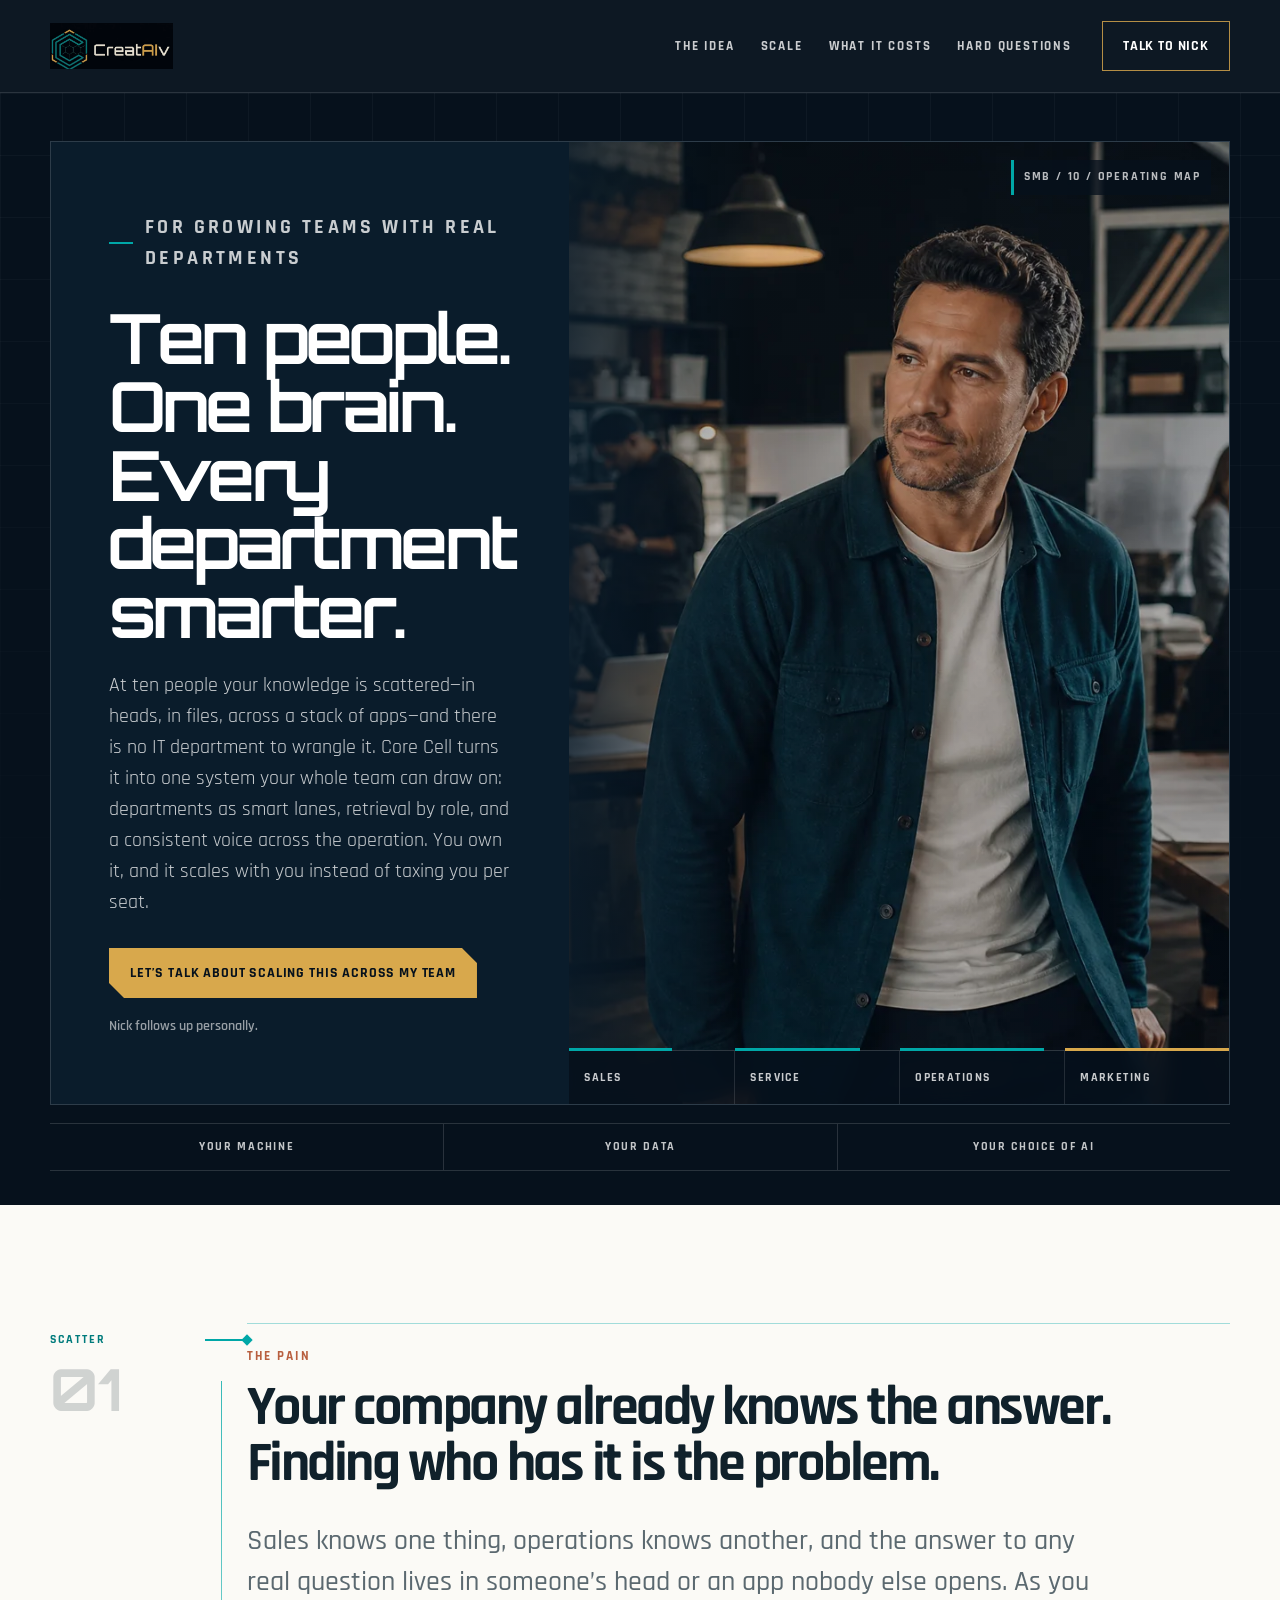
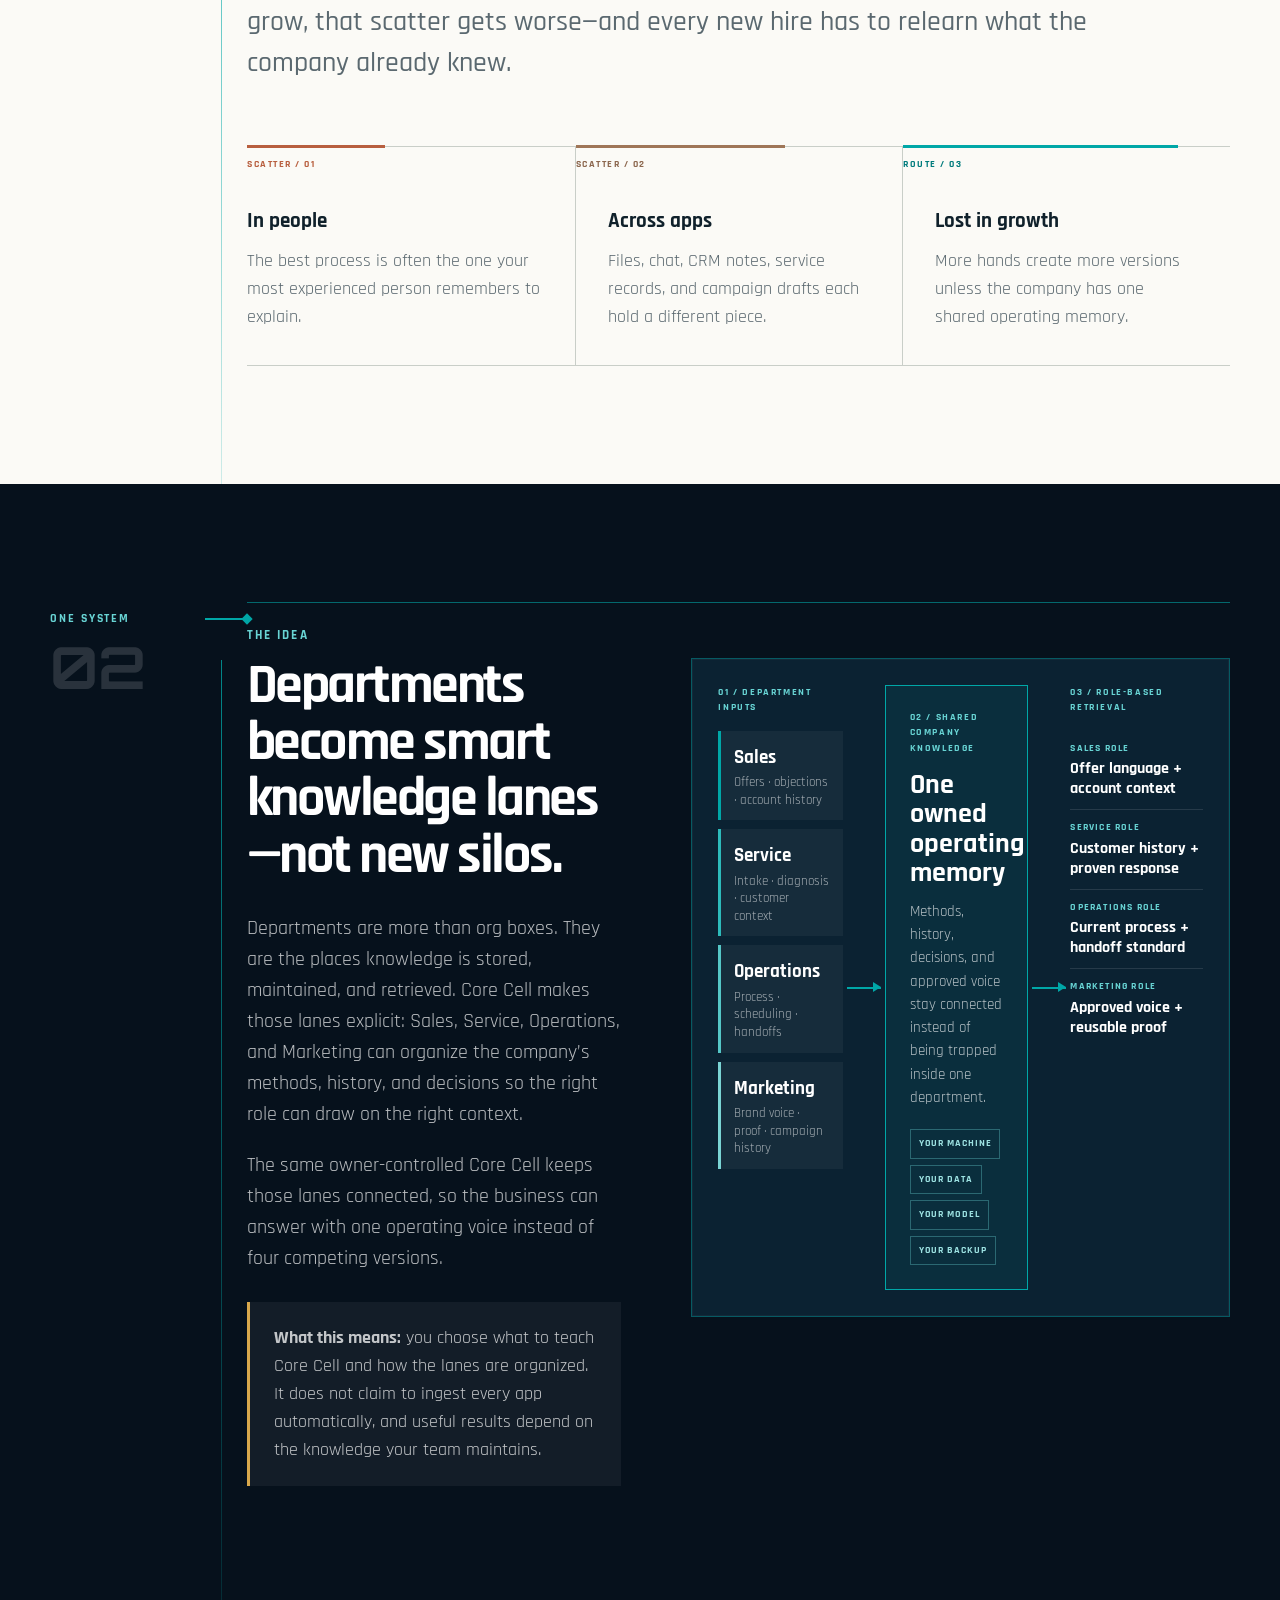
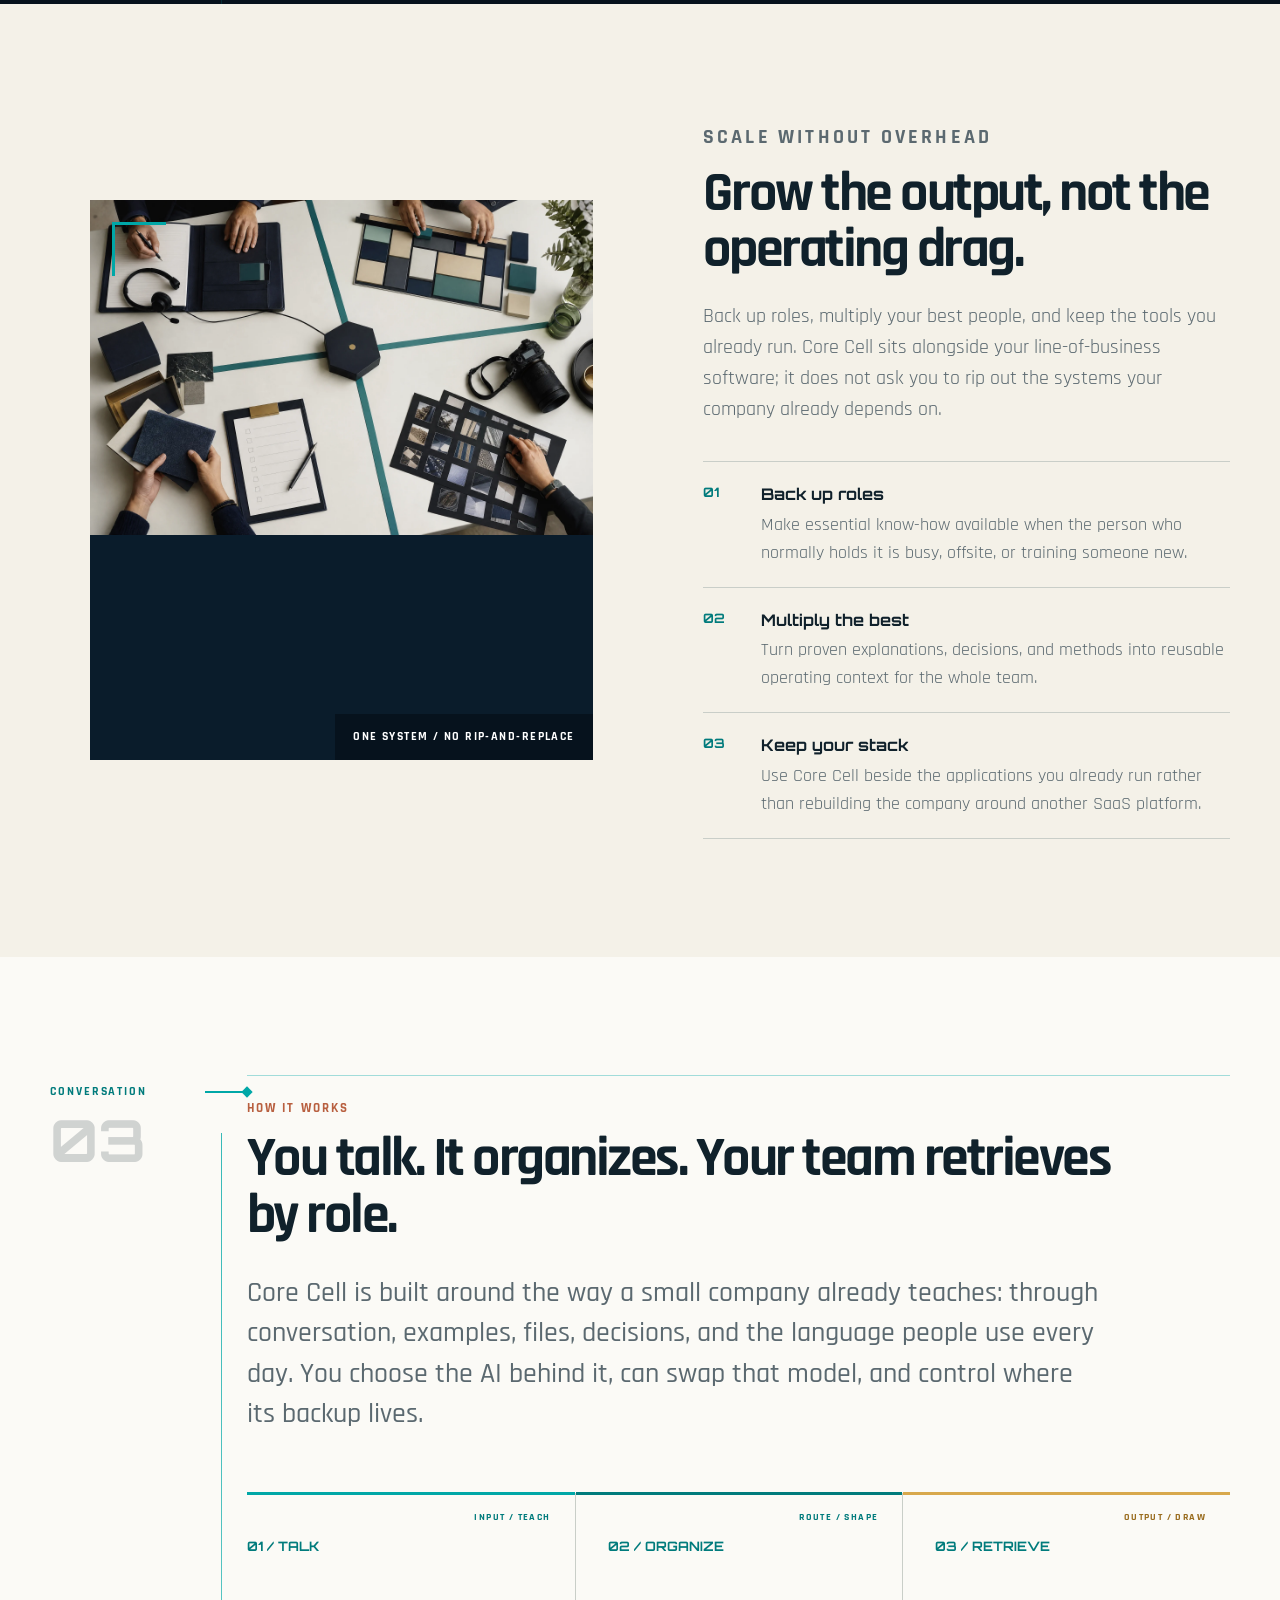
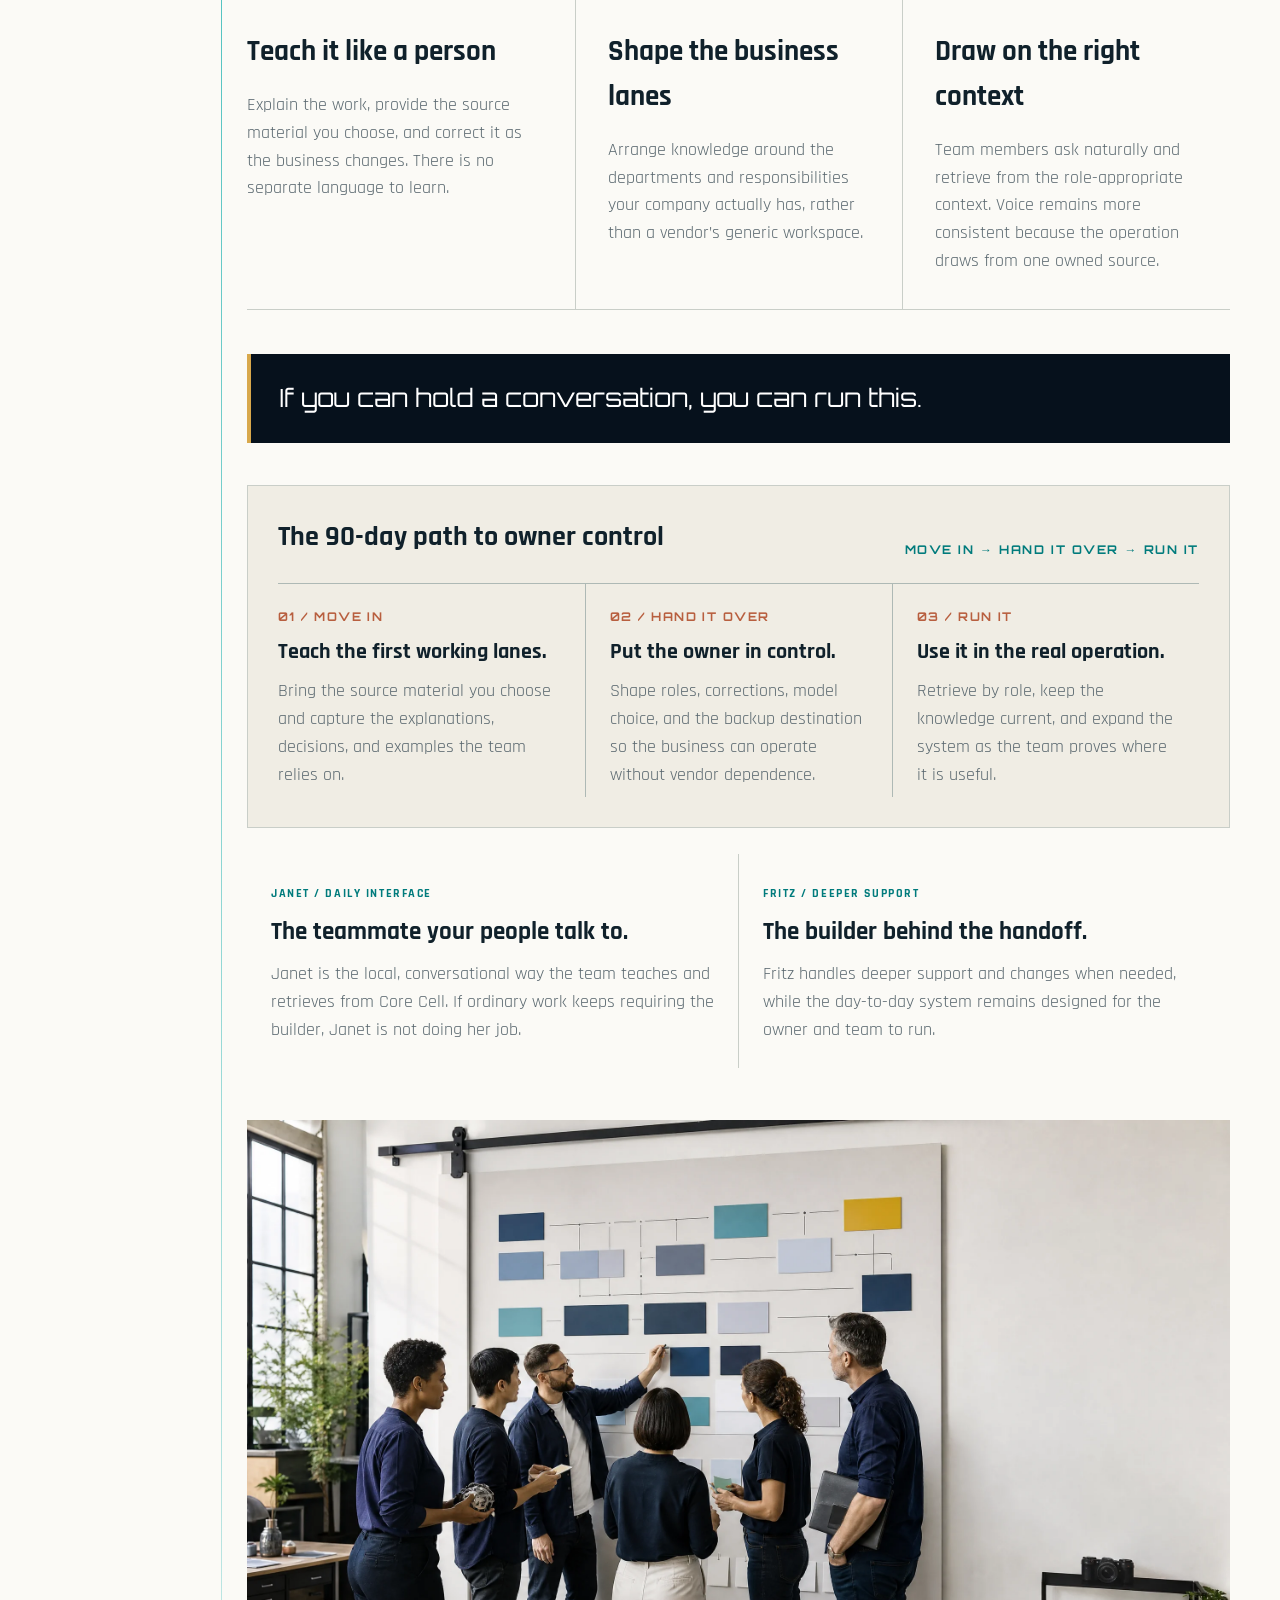
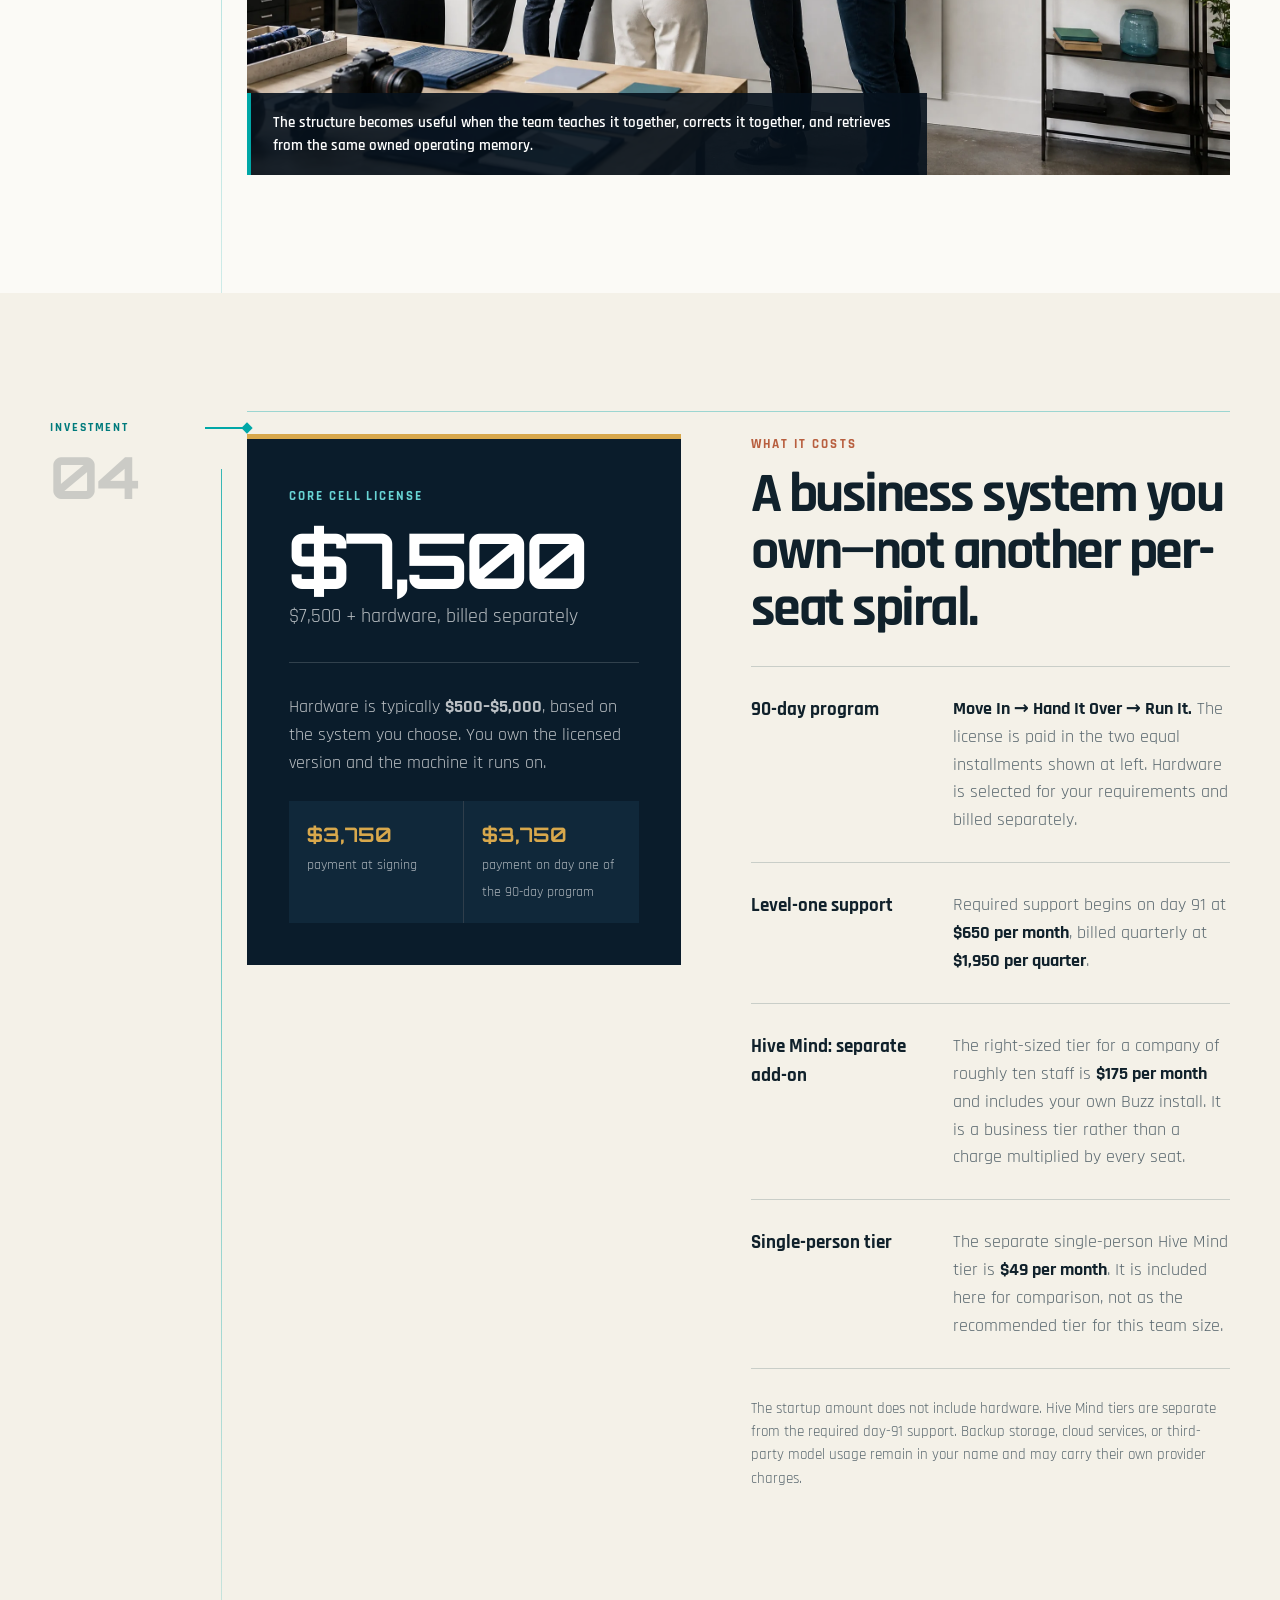
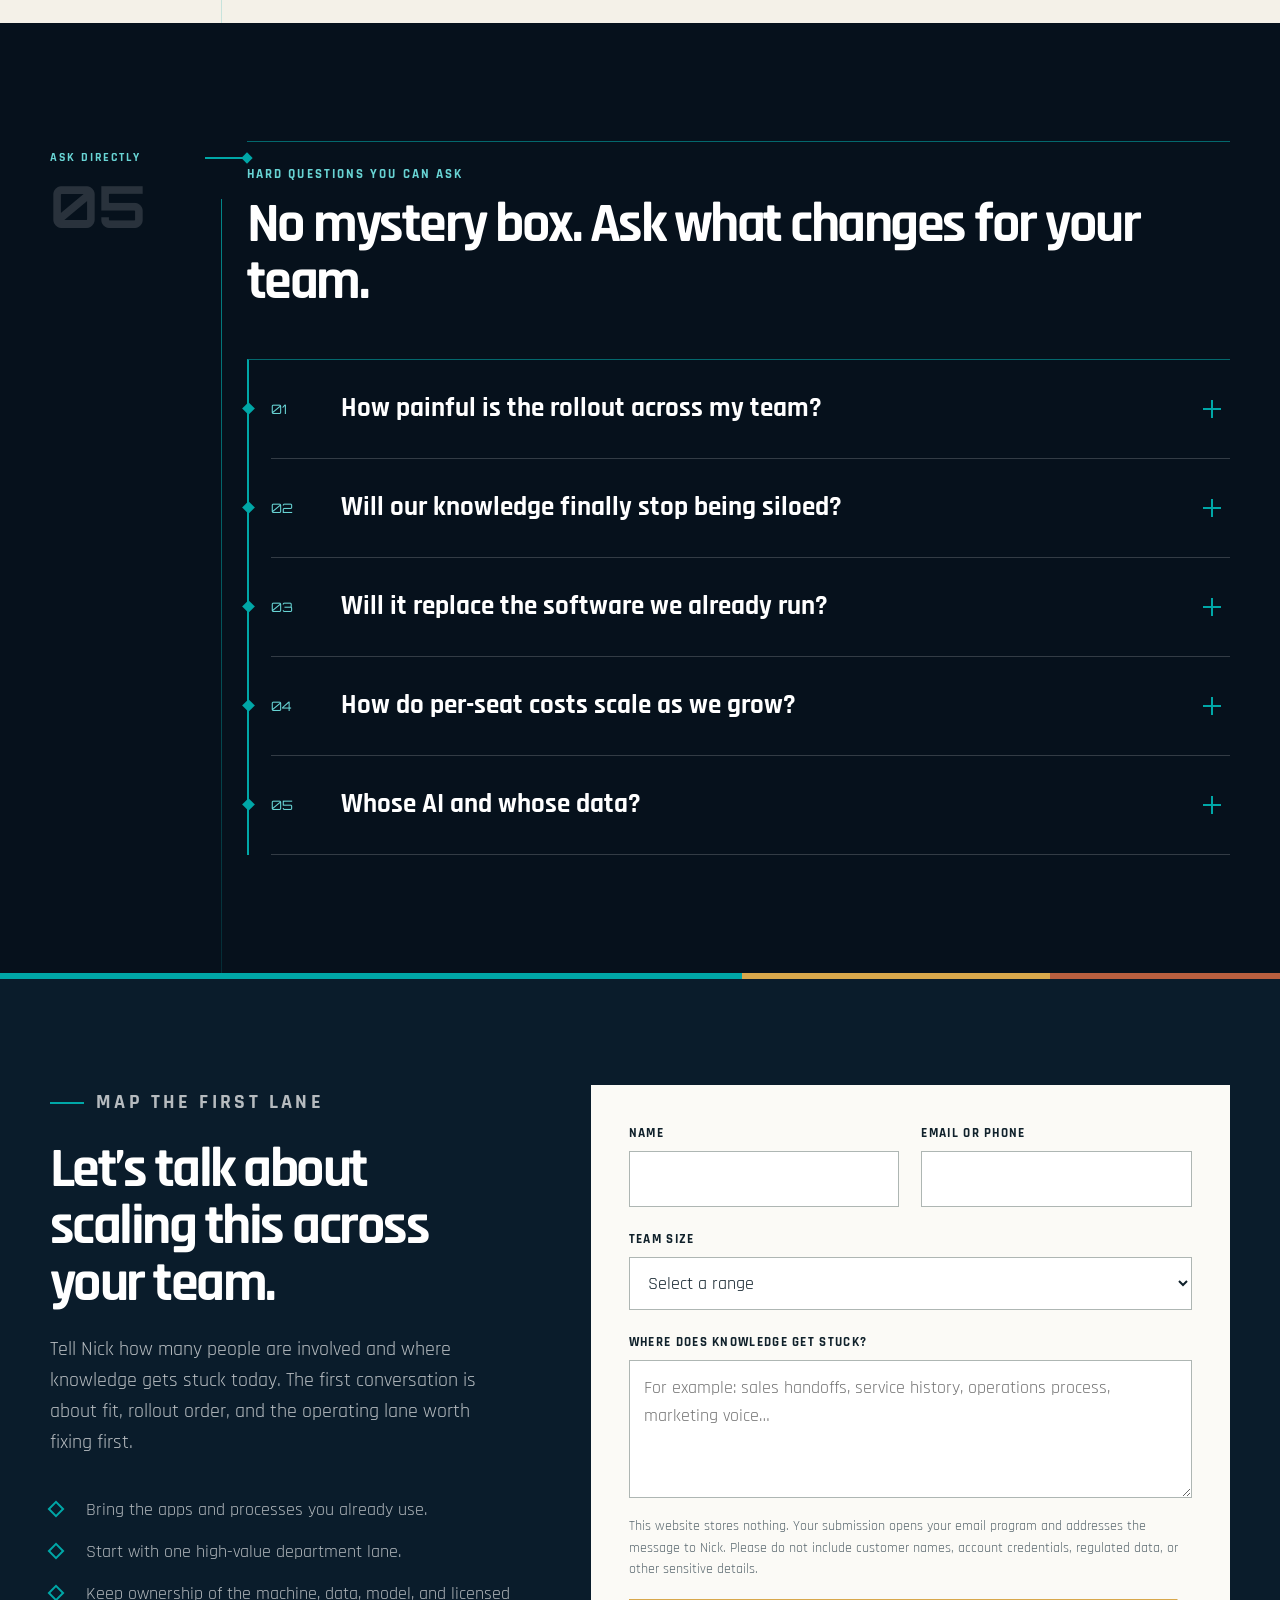
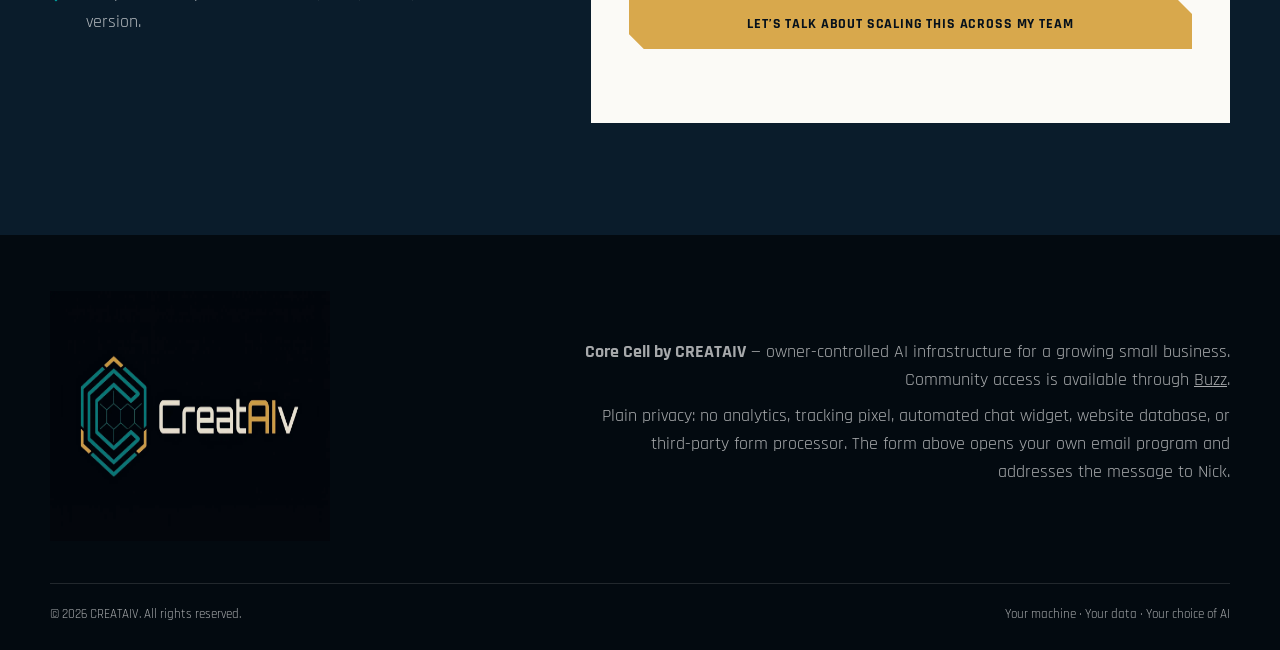
==== commit b654e505: "Fix SMB10 header logo and hero framing" ====
--- a/corecell-smb10/index.html
+++ b/corecell-smb10/index.html
@@ -132,13 +132,25 @@
     .nav-wrap {
       min-height: 92px;
       display: grid;
-      grid-template-columns: minmax(210px, 290px) 1fr auto;
+      grid-template-columns: minmax(150px, 190px) 1fr auto;
       align-items: center;
       gap: 30px;
     }
-    .brand { display: inline-flex; align-items: center; gap: 12px; width: min(290px, 100%); text-decoration: none; }
-    .brand .brand-mark { flex: 0 0 auto; width: 42px; height: 42px; object-fit: contain; }
-    .brand .brand-wordmark { width: min(228px, calc(100% - 54px)); height: auto; }
+    .brand {
+      align-self: stretch;
+      display: inline-flex;
+      align-items: center;
+      width: fit-content;
+      min-height: 92px;
+      text-decoration: none;
+    }
+    .brand .brand-wordmark {
+      display: block;
+      width: auto;
+      height: 46px;
+      max-width: 100%;
+      object-fit: contain;
+    }
     .primary-nav { display: flex; justify-content: flex-end; align-items: center; gap: 26px; }
     .primary-nav a {
       position: relative;
@@ -257,7 +269,7 @@
     .hero-actions { display: flex; flex-wrap: wrap; align-items: center; gap: 18px; }
     .hero-note { color: rgba(255, 255, 255, 0.58); font-size: 14px; font-weight: 600; }
     .hero-media { position: relative; min-height: 650px; overflow: hidden; background: #132332; }
-    .hero-media img { width: 100%; height: 100%; object-fit: cover; object-position: center; }
+    .hero-media img { width: 100%; height: 100%; object-fit: cover; object-position: 72% 50%; }
     .hero-media::after {
       content: "";
       position: absolute;
@@ -471,7 +483,7 @@
     .js .reveal[data-route="right"] { transform: translateX(34px); }
     .js .reveal.is-visible { opacity: 1; transform: translate(0, 0); }
     @media (max-width: 1080px) {
-      .nav-wrap { grid-template-columns: minmax(190px, 250px) 1fr auto; gap: 20px; }
+      .nav-wrap { grid-template-columns: minmax(140px, 170px) 1fr auto; gap: 20px; }
       .primary-nav { gap: 17px; }
       .primary-nav a { font-size: 11px; }
       .hero-frame { grid-template-columns: minmax(0, 0.92fr) minmax(0, 1.08fr); }
@@ -485,13 +497,16 @@
 
     @media (max-width: 900px) {
       .shell { width: min(calc(100% - 30px), var(--max)); }
-      .nav-wrap { min-height: 80px; grid-template-columns: minmax(190px, 250px) auto; }
+      .nav-wrap { min-height: 80px; grid-template-columns: minmax(130px, 160px) auto; }
+      .brand { min-height: 80px; }
+      .brand .brand-wordmark { height: 42px; }
       .primary-nav { display: none; }
       .header-cta { justify-self: end; }
       .hero { padding-top: 28px; }
       .hero-frame { grid-template-columns: 1fr; min-height: 0; }
       .hero-copy { padding: 56px 42px; }
       .hero-media { min-height: 520px; }
+      .hero-media img { object-position: 66% 50%; }
       .hero-media::after { background: linear-gradient(180deg, rgba(10,28,43,0.22), rgba(6,17,28,0.34)); }
       .section { padding: 92px 0; }
       .section-grid { grid-template-columns: 1fr; gap: 26px; }
@@ -508,9 +523,8 @@
     @media (max-width: 680px) {
       body { font-size: 17px; }
       .nav-wrap { grid-template-columns: 1fr auto; min-height: 72px; gap: 12px; }
-      .brand { width: 210px; gap: 9px; }
-      .brand .brand-mark { width: 34px; height: 34px; }
-      .brand .brand-wordmark { width: min(167px, calc(100% - 43px)); }
+      .brand { min-height: 72px; }
+      .brand .brand-wordmark { width: auto; height: 34px; }
       .header-cta { min-height: 42px; padding: 10px 12px; font-size: 11px; }
       .hero-frame { border-left: 0; border-right: 0; }
       .hero-copy { padding: 46px 24px 44px; }
@@ -519,7 +533,7 @@
       .hero-actions { align-items: stretch; flex-direction: column; }
       .hero-note { padding-left: 2px; }
       .hero-media { min-height: 440px; }
-      .hero-media img { object-position: 68% center; }
+      .hero-media img { object-position: 50% 38%; }
       .hero-coordinate { font-size: 10px; }
       .hero-lanes { grid-template-columns: 1fr 1fr; }
       .hero-lane:nth-child(3), .hero-lane:nth-child(4) { border-top: 1px solid rgba(255,255,255,0.12); }
@@ -568,8 +582,7 @@
   <header class="site-header">
     <div class="shell nav-wrap">
       <a class="brand" href="#top" aria-label="CREATAIV Core Cell home">
-        <img class="brand-mark" src="assets/corecell-mark.png" width="512" height="512" alt="" aria-hidden="true">
-        <img class="brand-wordmark" src="assets/creataiv-horizontal-tight.webp" width="700" height="190" alt="CREATAIV">
+        <img class="brand-wordmark" src="assets/creataiv-horizontal-tight.webp" width="830" height="310" alt="CREATAIV">
       </a>
       <nav class="primary-nav" aria-label="Primary navigation">
         <a href="#idea">The idea</a>
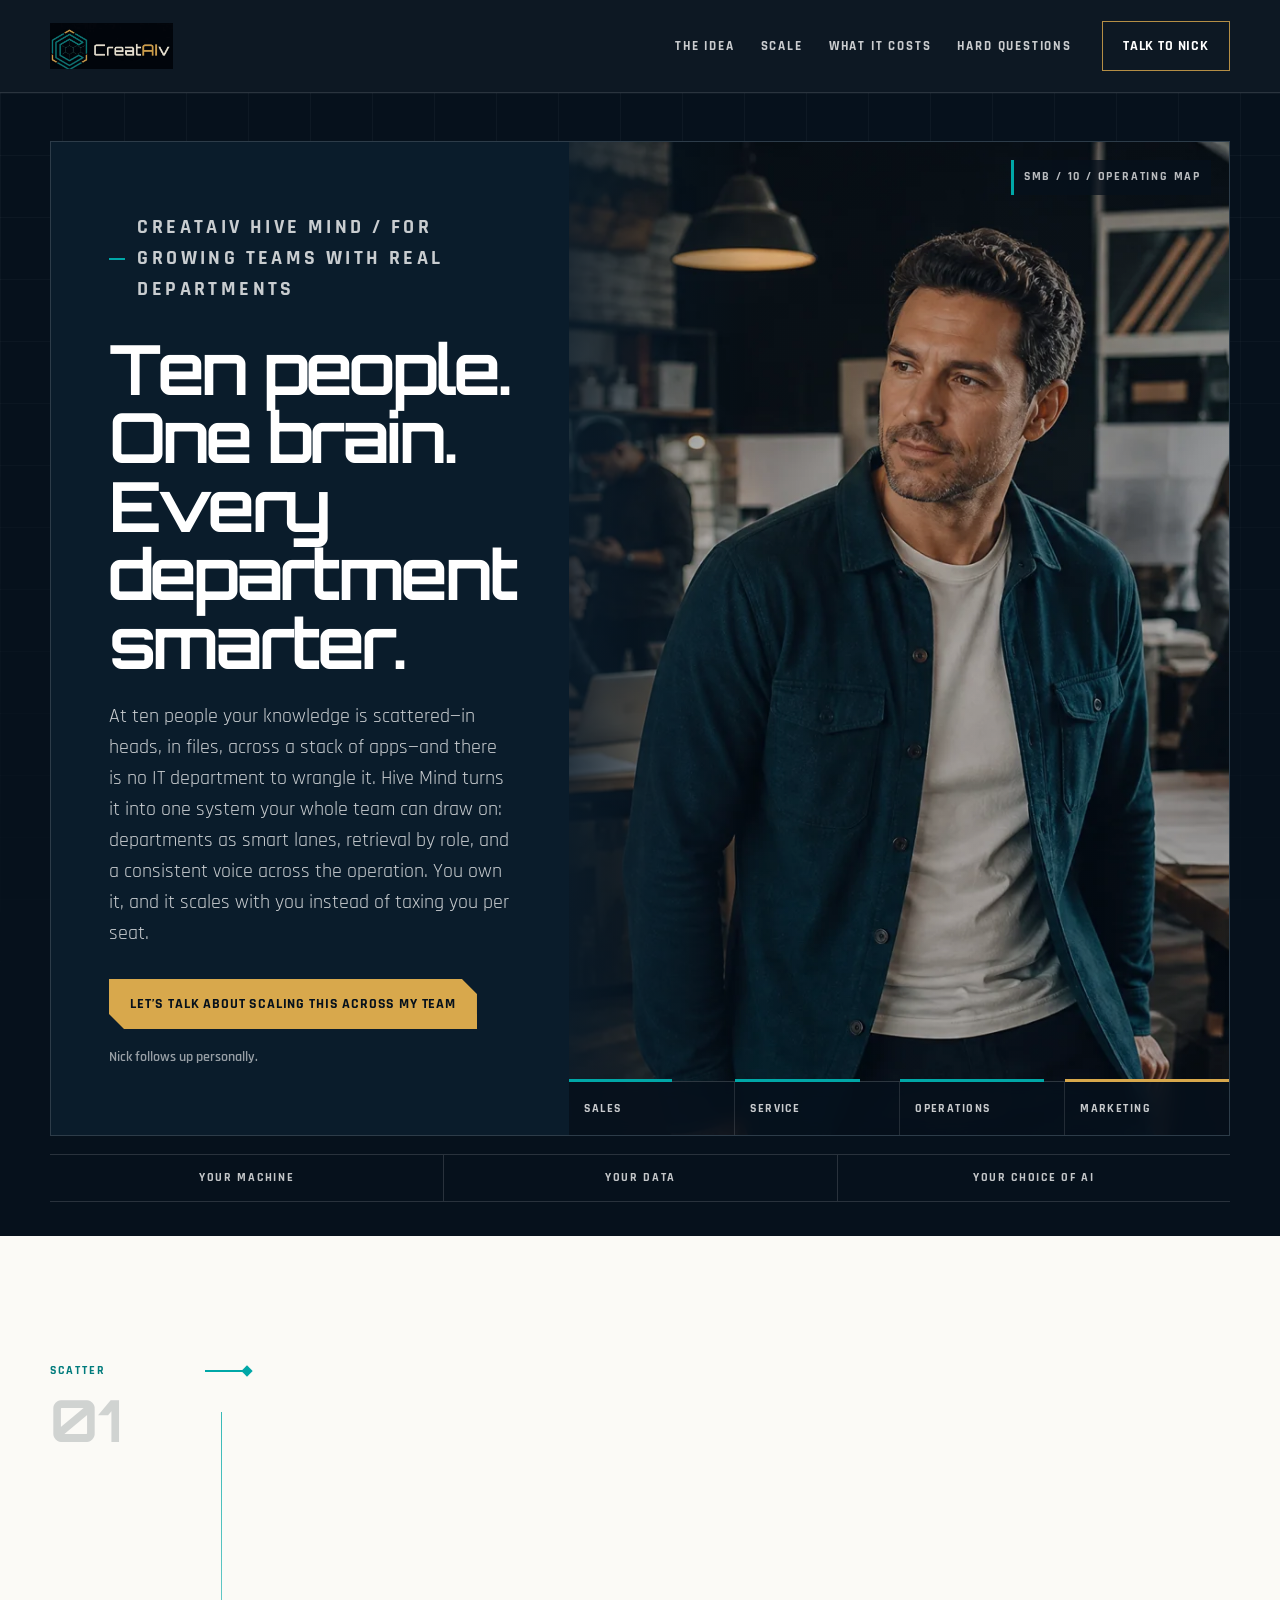
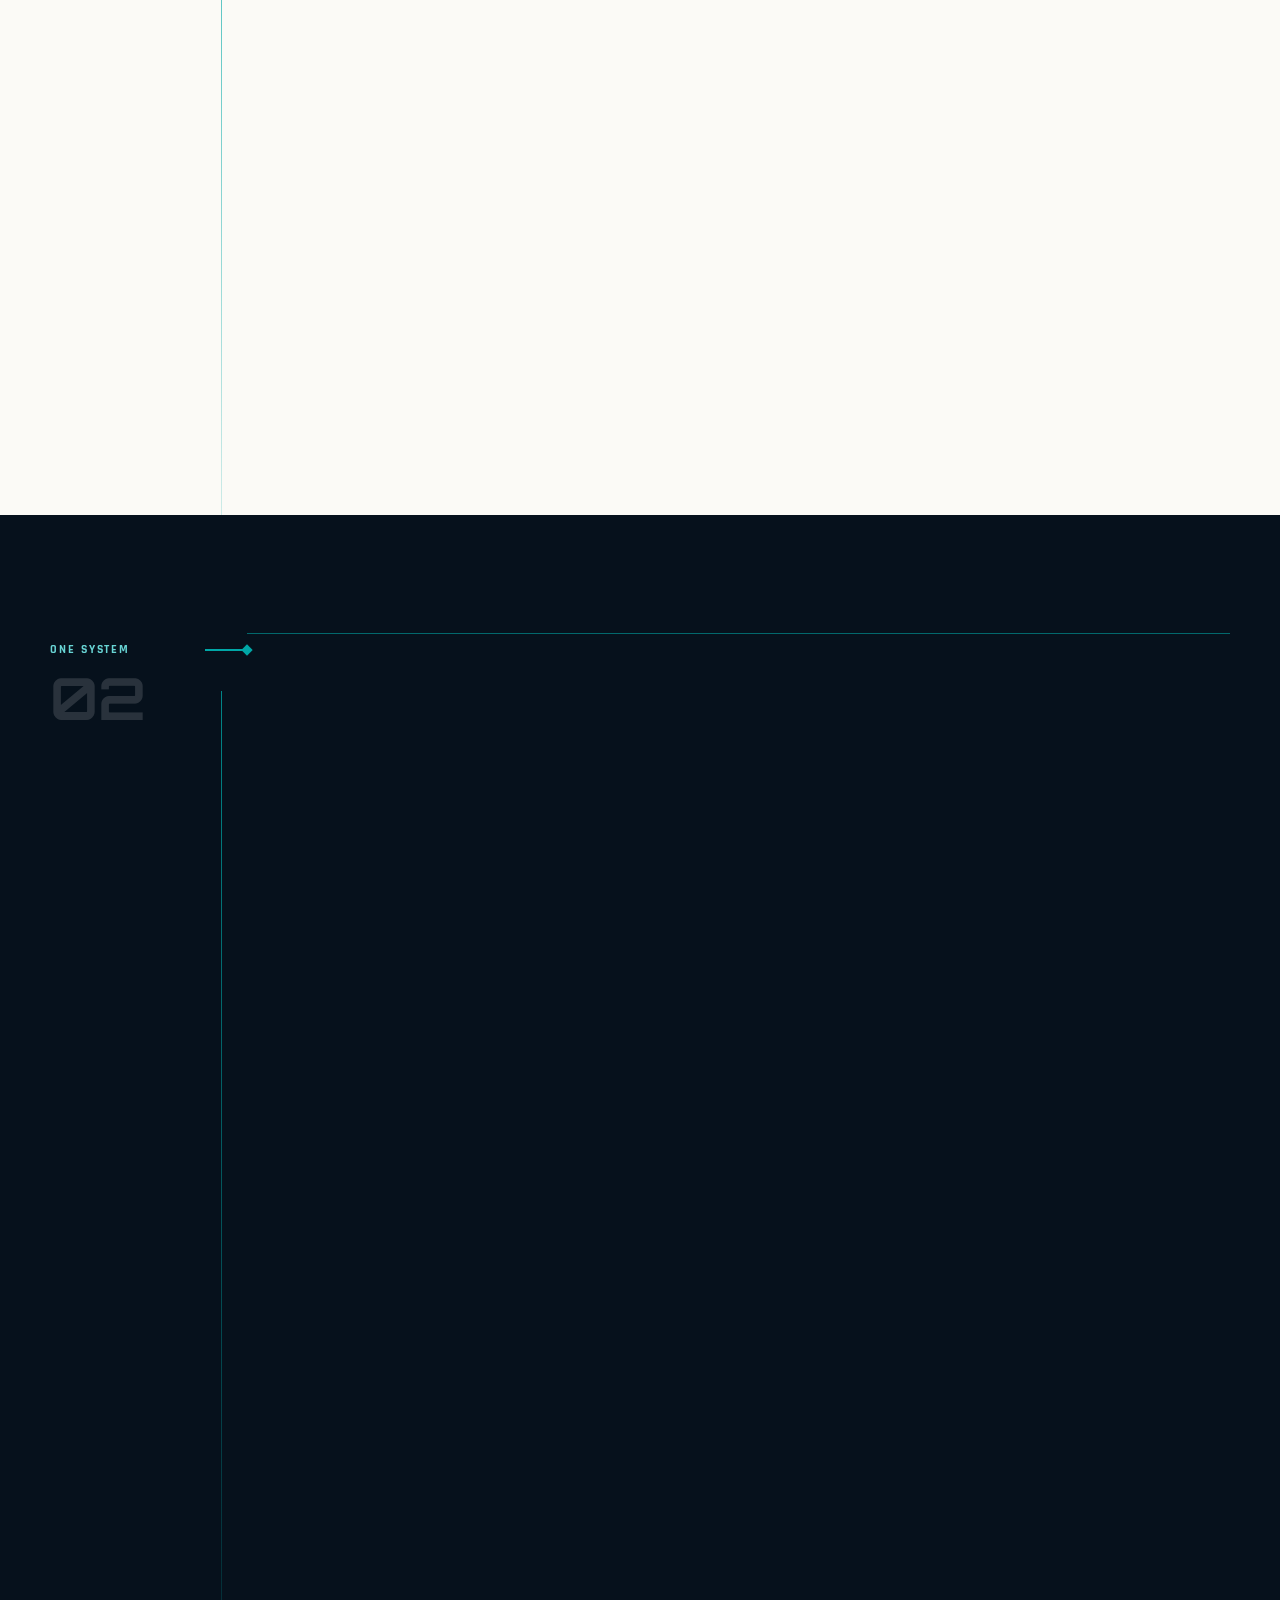
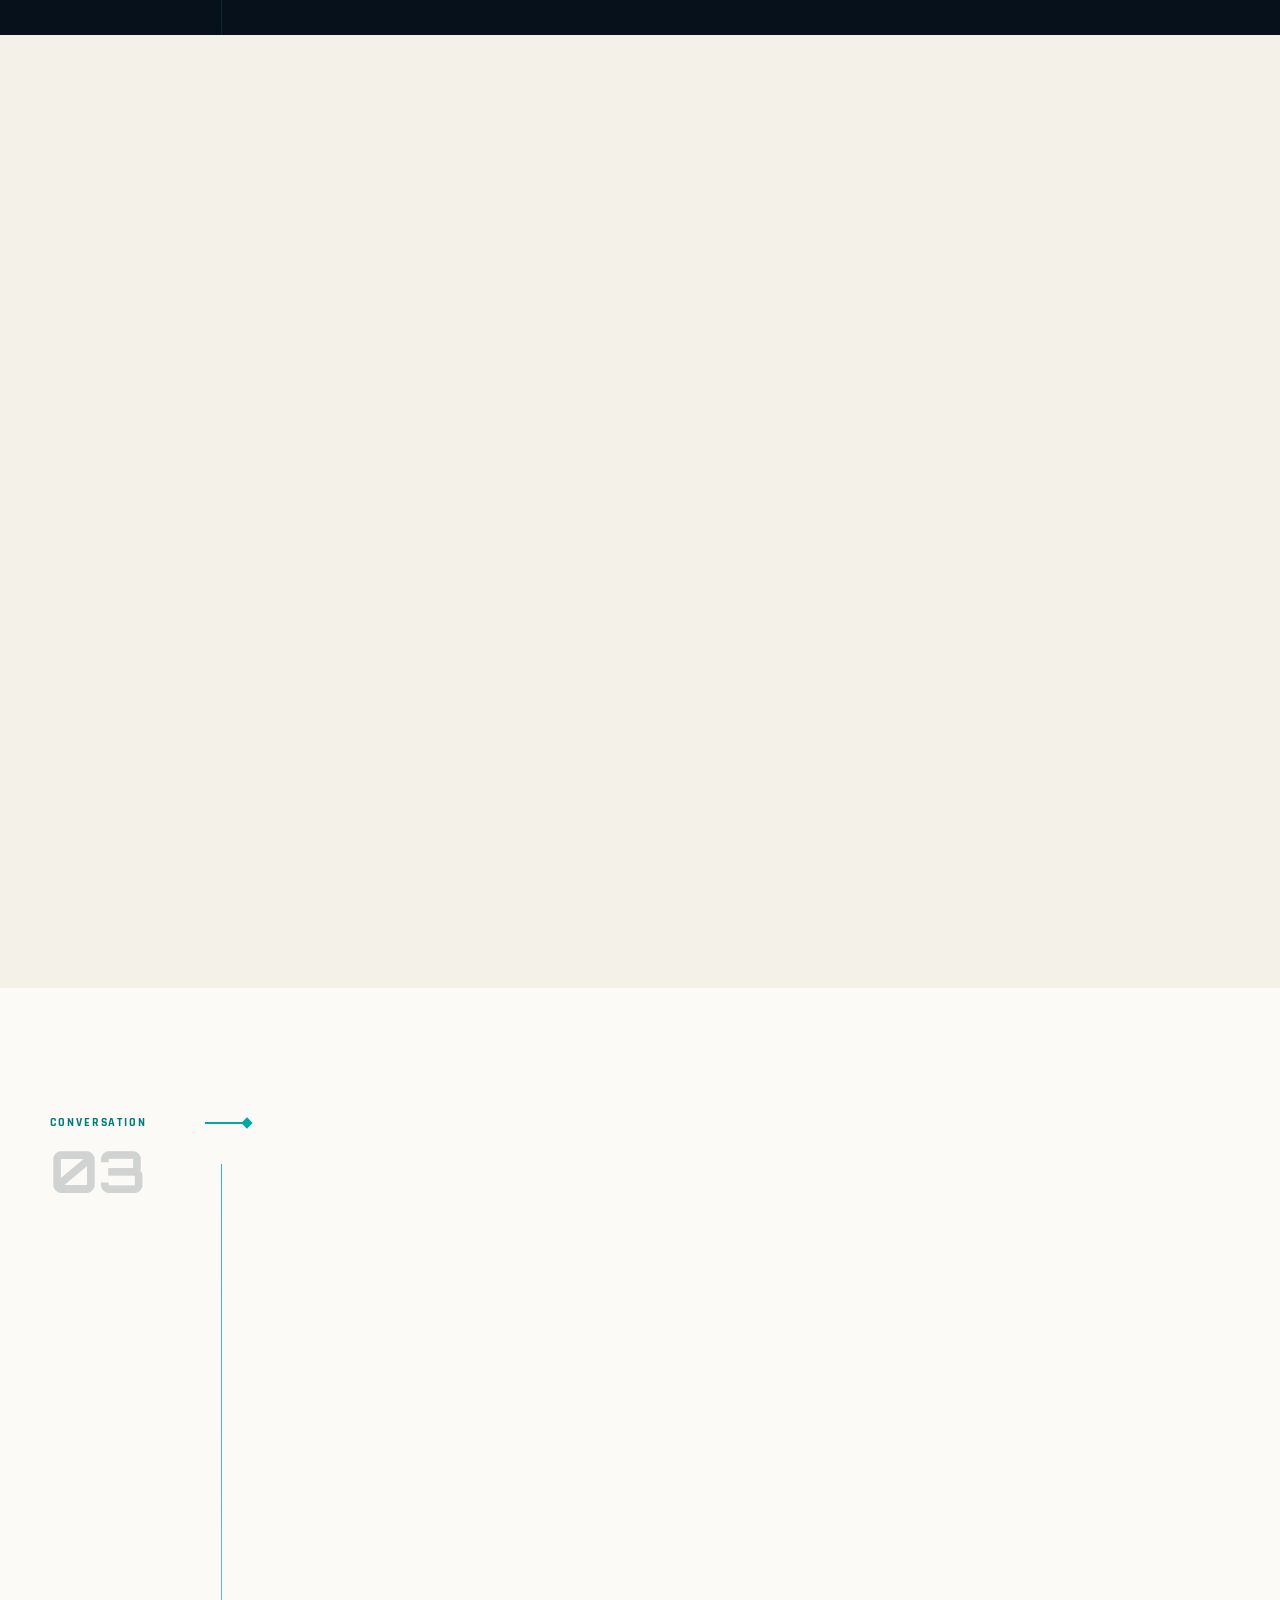
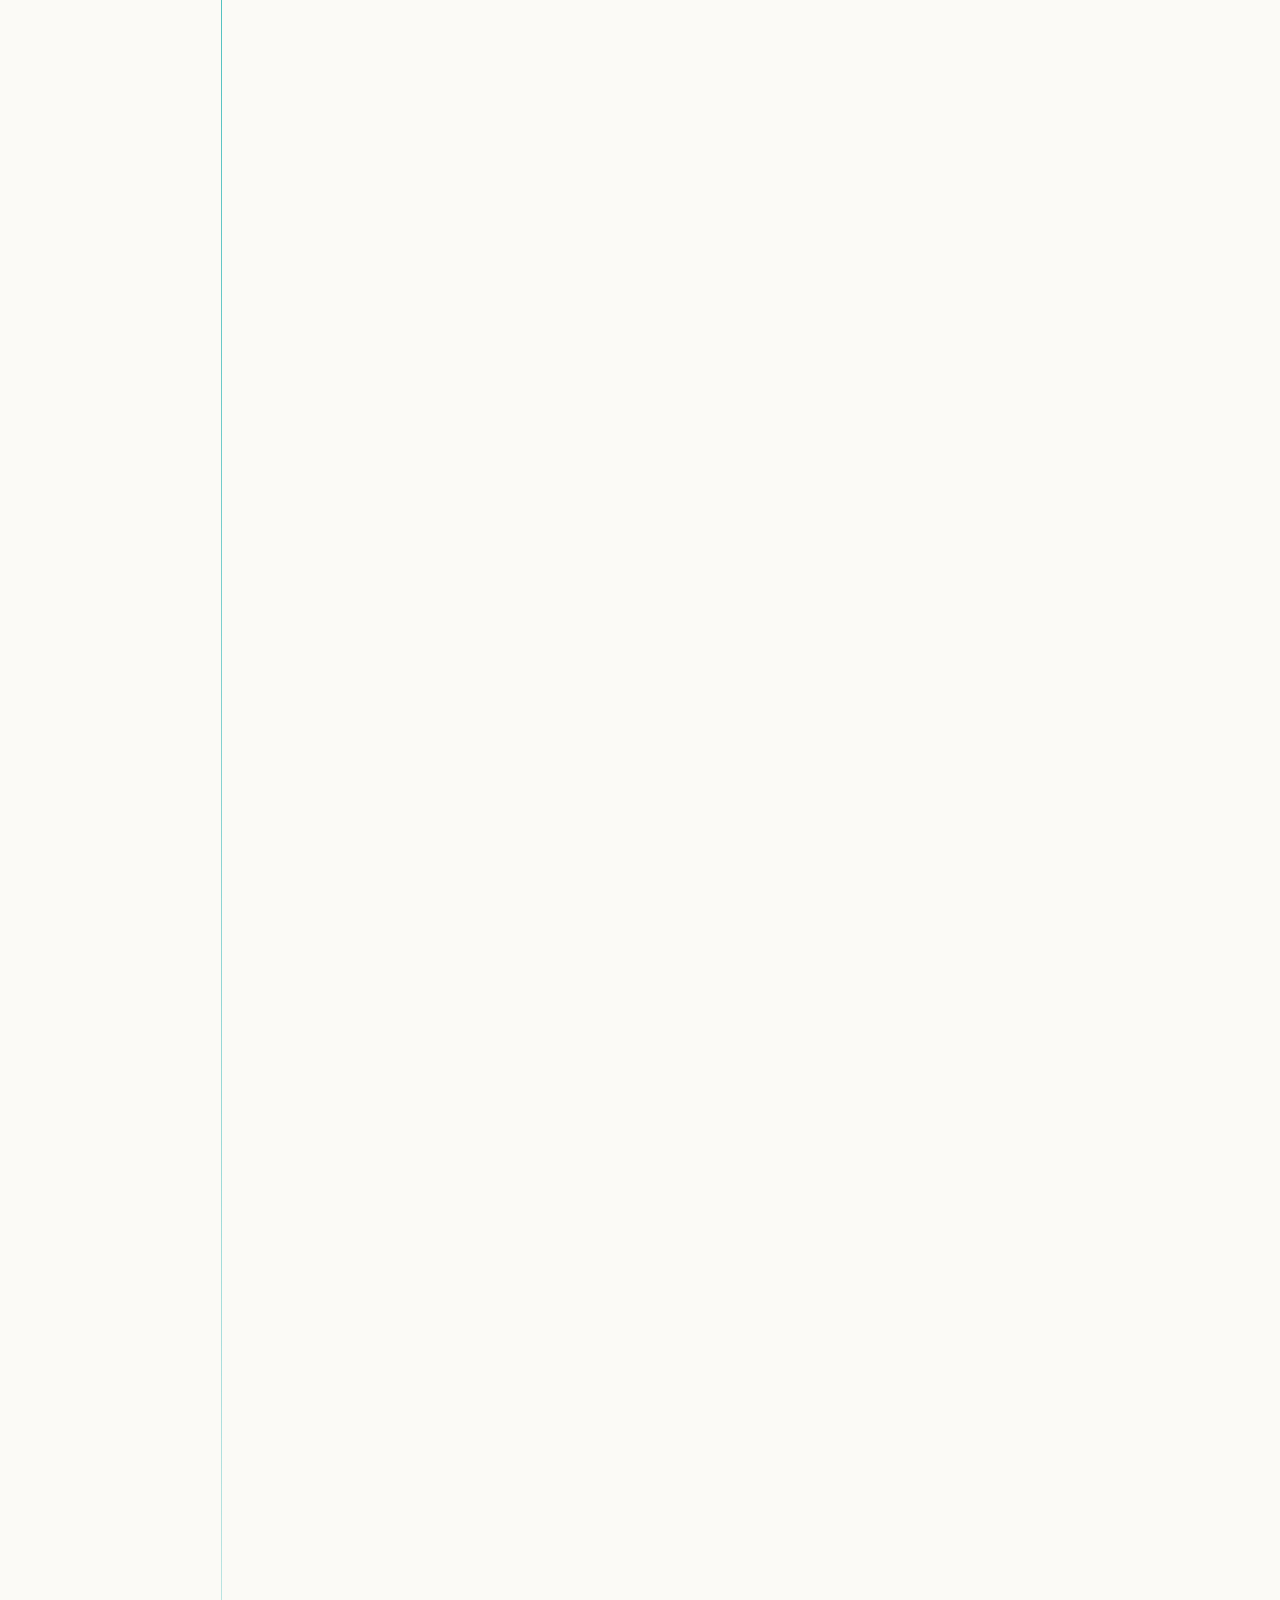
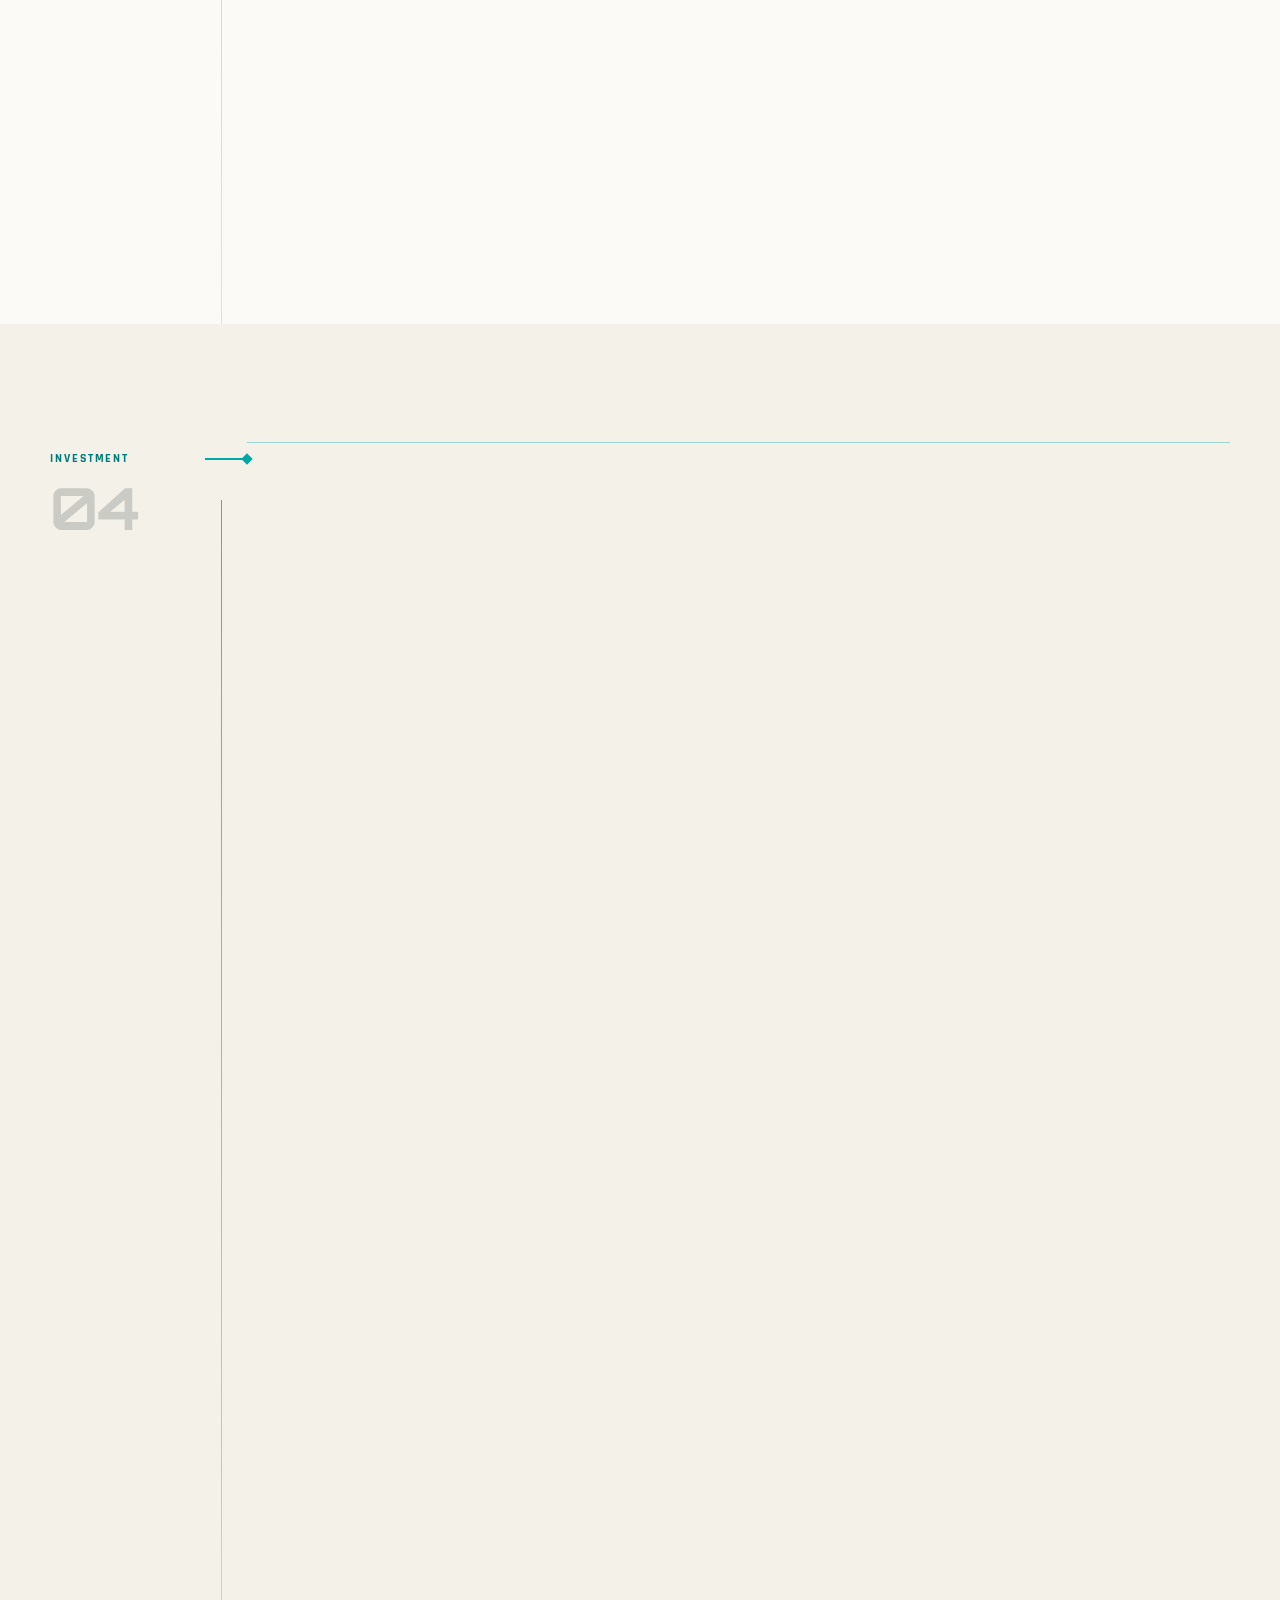
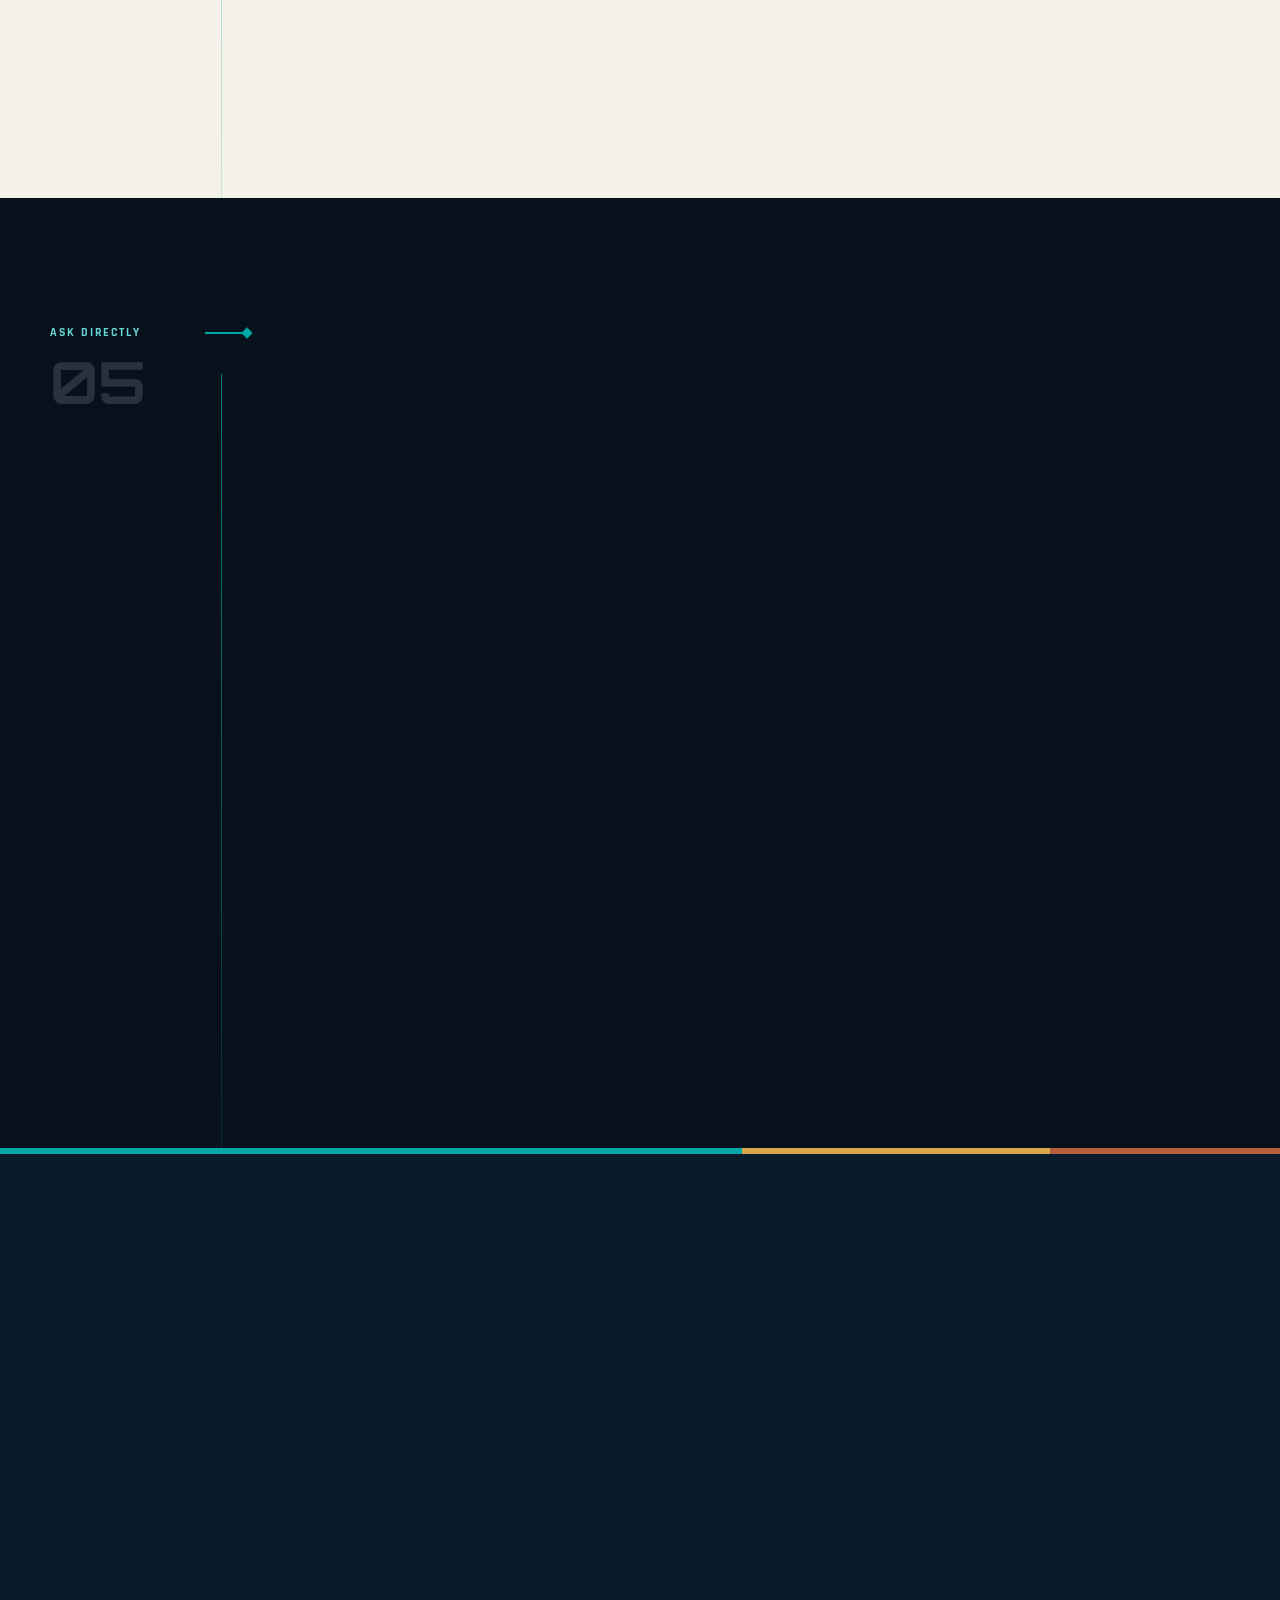
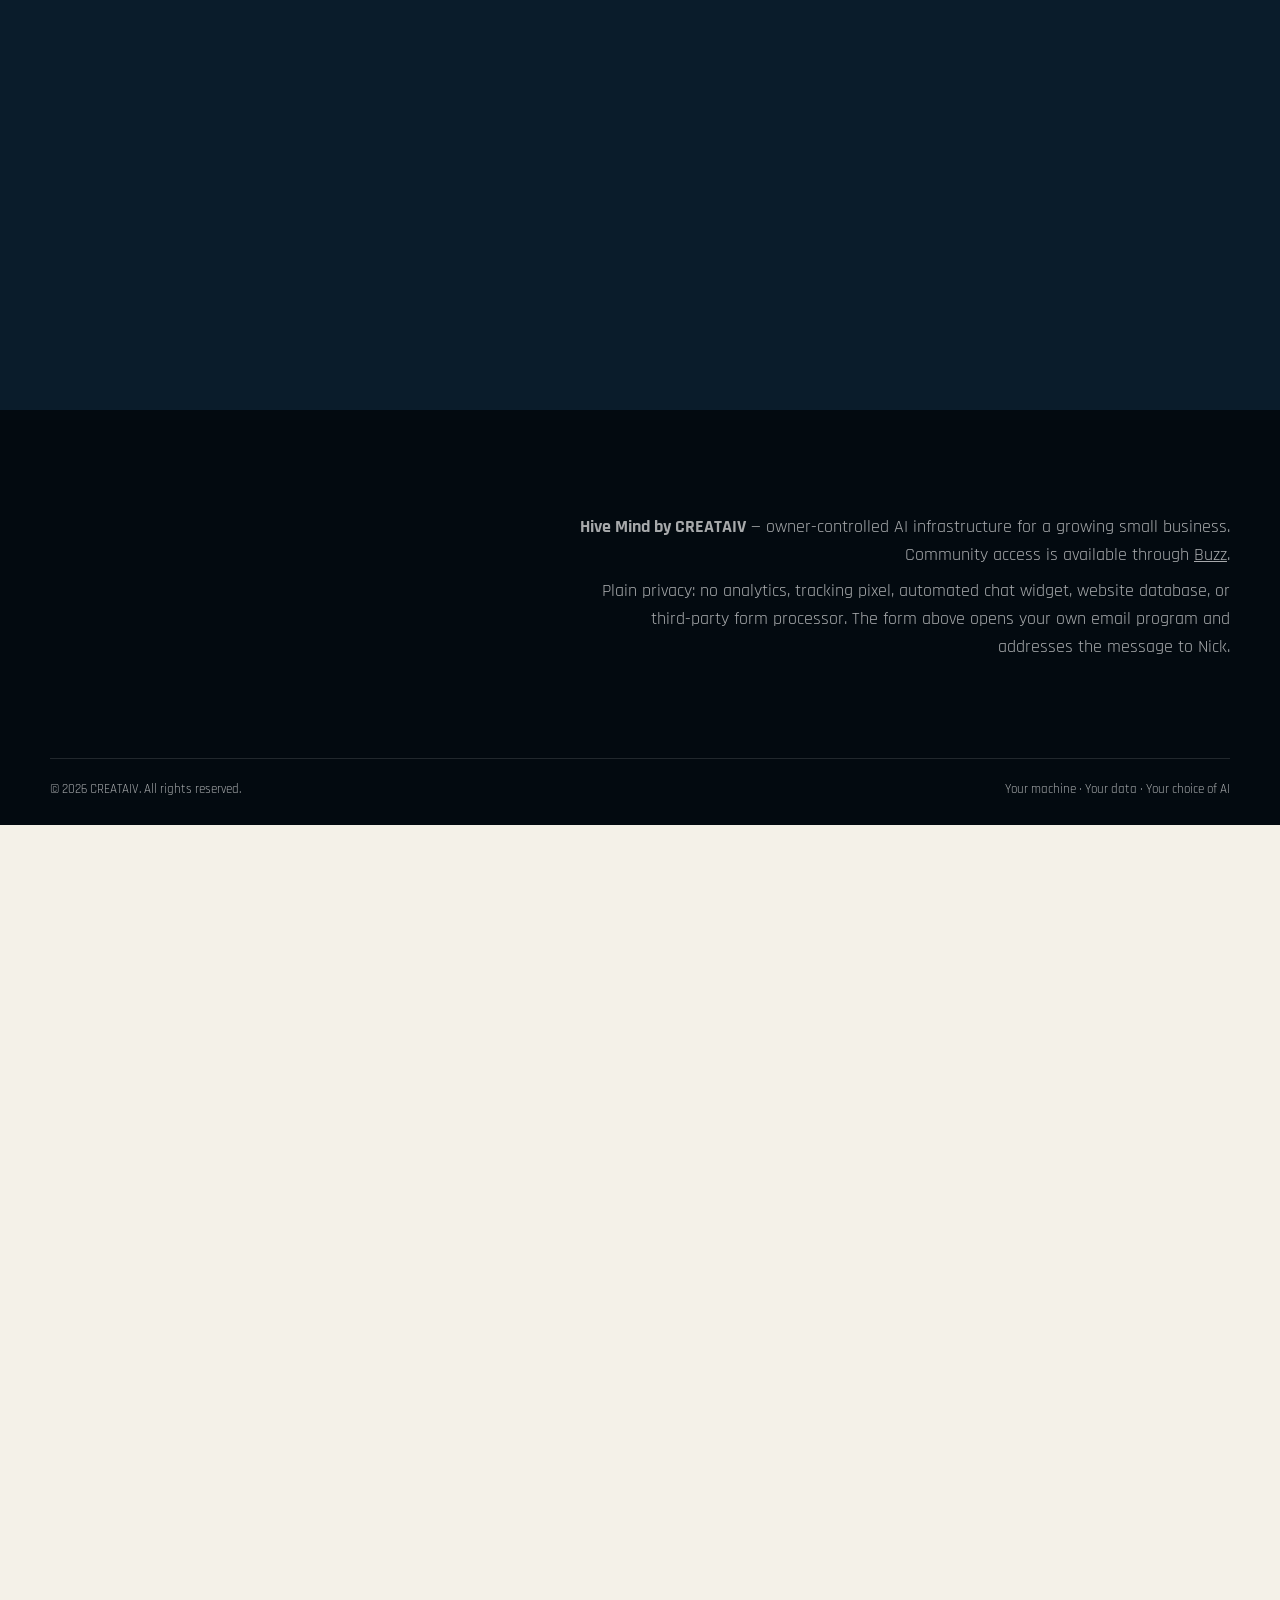
==== commit 76a38a27: "Publish Hive Mind SMB10 and redirect legacy route" ====
--- a/corecell-smb10/index.html
+++ b/corecell-smb10/index.html
@@ -1,953 +1,23 @@
 <!doctype html>
-<!-- Operational Atlas: structured growing-business wayfinding, four knowledge lanes, and one owner-controlled Core Cell. -->
 <html lang="en">
 <head>
   <meta charset="utf-8">
   <meta name="viewport" content="width=device-width, initial-scale=1">
-  <title>One Brain for Your Whole Team — CREATAIV Core Cell</title>
-  <meta name="description" content="Turn scattered knowledge into one system every department can draw on. Smart lanes, role-based retrieval, scale without the overhead — and you own it.">
-  <meta name="theme-color" content="#06111c">
-  <meta name="robots" content="index,follow">
-  <link rel="canonical" href="https://janet-e4.github.io/corecell-smb10/">
-  <link rel="icon" href="assets/favicon.png" type="image/png">
-  <meta property="og:type" content="website">
-  <meta property="og:site_name" content="CREATAIV">
-  <meta property="og:title" content="One Brain for Your Whole Team — CREATAIV Core Cell">
-  <meta property="og:description" content="Turn scattered knowledge into one system every department can draw on. Smart lanes, role-based retrieval, scale without the overhead — and you own it.">
-  <meta property="og:url" content="https://janet-e4.github.io/corecell-smb10/">
-  <meta property="og:image" content="https://janet-e4.github.io/corecell-smb10/assets/og-preview.webp">
-  <meta property="og:image:type" content="image/webp">
-  <meta property="og:image:width" content="1200">
-  <meta property="og:image:height" content="630">
-  <meta property="og:image:alt" content="A growing small-business owner and team working in one connected operations environment.">
-  <meta name="twitter:card" content="summary_large_image">
-  <meta name="twitter:title" content="One Brain for Your Whole Team — CREATAIV Core Cell">
-  <meta name="twitter:description" content="Turn scattered knowledge into one system every department can draw on. Smart lanes, role-based retrieval, scale without the overhead — and you own it.">
-  <meta name="twitter:image" content="https://janet-e4.github.io/corecell-smb10/assets/og-preview.webp">
-  <meta name="twitter:image:alt" content="A growing small-business owner and team working in one connected operations environment.">
-  <script type="application/ld+json">
-  {
-    "@context": "https://schema.org",
-    "@type": "ProfessionalService",
-    "@id": "https://janet-e4.github.io/corecell-smb10/#business",
-    "name": "CREATAIV Core Cell",
-    "description": "Turn scattered knowledge into one system every department can draw on. Smart lanes, role-based retrieval, scale without the overhead — and you own it.",
-    "url": "https://janet-e4.github.io/corecell-smb10/",
-    "logo": "https://janet-e4.github.io/corecell-smb10/assets/creataiv-logo.png",
-    "image": "https://janet-e4.github.io/corecell-smb10/assets/og-preview.webp"
-  }
-  </script>
+  <title>Hive Mind — Page Moved</title>
+  <meta name="robots" content="noindex,follow">
+  <link rel="canonical" href="https://janet-e4.github.io/hive-mind-smb10/">
+  <meta http-equiv="refresh" content="0; url=https://janet-e4.github.io/hive-mind-smb10/">
   <style>
-    /* Operational Atlas reminder: editorial operating map, square geometry, mineral fields, teal routes, gold decisions. */
-    @font-face {
-      font-family: "Orbitron";
-      src: url("assets/fonts/Orbitron-Variable.ttf") format("truetype");
-      font-weight: 400 900;
-      font-display: swap;
-    }
-    @font-face {
-      font-family: "Rajdhani";
-      src: url("assets/fonts/Rajdhani-Regular.ttf") format("truetype");
-      font-weight: 400;
-      font-display: swap;
-    }
-    @font-face {
-      font-family: "Rajdhani";
-      src: url("assets/fonts/Rajdhani-Medium.ttf") format("truetype");
-      font-weight: 500;
-      font-display: swap;
-    }
-    @font-face {
-      font-family: "Rajdhani";
-      src: url("assets/fonts/Rajdhani-SemiBold.ttf") format("truetype");
-      font-weight: 600;
-      font-display: swap;
-    }
-    @font-face {
-      font-family: "Rajdhani";
-      src: url("assets/fonts/Rajdhani-Bold.ttf") format("truetype");
-      font-weight: 700;
-      font-display: swap;
-    }
-
-    :root {
-      --navy: #06111c;
-      --navy-2: #0a1c2b;
-      --ink: #10212b;
-      --muted: #5b6970;
-      --mineral: #f4f1e8;
-      --paper: #fbfaf6;
-      --teal: #00a7a7;
-      --teal-dark: #007b7c;
-      --gold: #d8a84c;
-      --rust: #b85f3f;
-      --line: #c9cec8;
-      --white: #ffffff;
-      --max: 1180px;
-      --ease-out: cubic-bezier(0.23, 1, 0.32, 1);
-      --ease-in-out: cubic-bezier(0.77, 0, 0.175, 1);
-    }
-
-    *, *::before, *::after { box-sizing: border-box; }
-    html { scroll-behavior: smooth; }
-    body {
-      margin: 0;
-      color: var(--ink);
-      background: var(--mineral);
-      font-family: "Rajdhani", system-ui, sans-serif;
-      font-size: 18px;
-      line-height: 1.55;
-      text-rendering: optimizeLegibility;
-    }
-    img { display: block; max-width: 100%; }
-    a { color: inherit; }
-    button, input, select, textarea { font: inherit; }
-    button, .button { -webkit-tap-highlight-color: transparent; }
-    ::selection { color: var(--navy); background: rgba(0, 167, 167, 0.35); }
-
-    .skip-link {
-      position: fixed;
-      top: 12px;
-      left: 12px;
-      z-index: 1000;
-      padding: 10px 14px;
-      color: var(--navy);
-      background: var(--white);
-      transform: translateY(-160%);
-      transition: transform 160ms var(--ease-out);
-    }
-    .skip-link:focus { transform: translateY(0); }
-    :focus-visible { outline: 3px solid var(--gold); outline-offset: 4px; }
-
-    .shell { width: min(calc(100% - 40px), var(--max)); margin-inline: auto; }
-    .site-header {
-      position: sticky;
-      top: 0;
-      z-index: 100;
-      color: var(--white);
-      background: rgba(6, 17, 28, 0.97);
-      border-bottom: 1px solid rgba(255, 255, 255, 0.12);
-      backdrop-filter: blur(14px);
-    }
-    .nav-wrap {
-      min-height: 92px;
-      display: grid;
-      grid-template-columns: minmax(150px, 190px) 1fr auto;
-      align-items: center;
-      gap: 30px;
-    }
-    .brand {
-      align-self: stretch;
-      display: inline-flex;
-      align-items: center;
-      width: fit-content;
-      min-height: 92px;
-      text-decoration: none;
-    }
-    .brand .brand-wordmark {
-      display: block;
-      width: auto;
-      height: 46px;
-      max-width: 100%;
-      object-fit: contain;
-    }
-    .primary-nav { display: flex; justify-content: flex-end; align-items: center; gap: 26px; }
-    .primary-nav a {
-      position: relative;
-      color: rgba(255, 255, 255, 0.78);
-      font-size: 13px;
-      font-weight: 700;
-      letter-spacing: 0.14em;
-      text-decoration: none;
-      text-transform: uppercase;
-      transition: color 180ms var(--ease-out);
-    }
-    .primary-nav a::after {
-      content: "";
-      position: absolute;
-      left: 0;
-      bottom: -8px;
-      width: 100%;
-      height: 2px;
-      background: var(--teal);
-      transform: scaleX(0);
-      transform-origin: left;
-      transition: transform 180ms var(--ease-out);
-    }
-    .primary-nav a:hover { color: var(--white); }
-    .primary-nav a:hover::after { transform: scaleX(1); }
-
-    .button {
-      display: inline-flex;
-      align-items: center;
-      justify-content: center;
-      min-height: 50px;
-      padding: 13px 20px;
-      border: 1px solid transparent;
-      color: var(--navy);
-      background: var(--gold);
-      font-size: 14px;
-      font-weight: 700;
-      letter-spacing: 0.06em;
-      line-height: 1.2;
-      text-align: center;
-      text-decoration: none;
-      text-transform: uppercase;
-      clip-path: polygon(0 0, calc(100% - 15px) 0, 100% 15px, 100% 100%, 15px 100%, 0 calc(100% - 15px));
-      transition: transform 180ms var(--ease-out), background 180ms var(--ease-out), color 180ms var(--ease-out);
-    }
-    .button:hover { background: #e4ba64; transform: translateX(4px); }
-    .button:active { transform: translateX(4px) scale(0.97); }
-    .button--outline { color: var(--white); background: transparent; border-color: rgba(216, 168, 76, 0.82); clip-path: none; }
-    .button--outline:hover { color: var(--navy); background: var(--gold); }
-    .header-cta { white-space: nowrap; }
-
-    main { overflow: hidden; }
-    section { scroll-margin-top: 92px; }
-
-    .hero {
-      position: relative;
-      color: var(--white);
-      background: var(--navy);
-      padding: 48px 0 34px;
-    }
-    .hero::before {
-      content: "";
-      position: absolute;
-      inset: 0;
-      pointer-events: none;
-      background:
-        linear-gradient(rgba(255,255,255,0.035) 1px, transparent 1px),
-        linear-gradient(90deg, rgba(255,255,255,0.035) 1px, transparent 1px);
-      background-size: 62px 62px;
-      mask-image: linear-gradient(to bottom, black, transparent 86%);
-    }
-    .hero-frame {
-      position: relative;
-      display: grid;
-      grid-template-columns: minmax(0, 0.88fr) minmax(0, 1.12fr);
-      min-height: 650px;
-      border: 1px solid rgba(255, 255, 255, 0.14);
-      background: var(--navy-2);
-    }
-    .hero-copy {
-      position: relative;
-      z-index: 2;
-      display: flex;
-      flex-direction: column;
-      justify-content: center;
-      padding: 70px 58px 66px;
-    }
-    .eyebrow {
-      display: inline-flex;
-      align-items: center;
-      gap: 12px;
-      margin: 0 0 24px;
-      color: #67d2d2;
-      font-size: 13px;
-      font-weight: 700;
-      letter-spacing: 0.17em;
-      text-transform: uppercase;
-    }
-    .eyebrow::before { content: ""; width: 34px; height: 2px; background: var(--teal); }
-    h1, h2, h3 { margin-top: 0; font-family: "Orbitron", sans-serif; }
-    h1 {
-      max-width: 760px;
-      margin-bottom: 24px;
-      font-size: clamp(48px, 5.4vw, 82px);
-      font-weight: 640;
-      letter-spacing: -0.055em;
-      line-height: 0.99;
-    }
-    .hero-copy > p {
-      max-width: 620px;
-      margin: 0 0 30px;
-      color: rgba(255, 255, 255, 0.78);
-      font-size: 20px;
-      line-height: 1.55;
-    }
-    .hero-actions { display: flex; flex-wrap: wrap; align-items: center; gap: 18px; }
-    .hero-note { color: rgba(255, 255, 255, 0.58); font-size: 14px; font-weight: 600; }
-    .hero-media { position: relative; min-height: 650px; overflow: hidden; background: #132332; }
-    .hero-media img { width: 100%; height: 100%; object-fit: cover; object-position: 72% 50%; }
-    .hero-media::after {
-      content: "";
-      position: absolute;
-      inset: 0;
-      pointer-events: none;
-      background: linear-gradient(90deg, rgba(10, 28, 43, 0.82) 0%, rgba(10, 28, 43, 0.1) 28%, rgba(6, 17, 28, 0.18) 100%);
-    }
-    .hero-coordinate {
-      position: absolute;
-      right: 18px;
-      top: 18px;
-      z-index: 2;
-      padding: 8px 10px;
-      color: rgba(255,255,255,0.72);
-      background: rgba(6,17,28,0.76);
-      border-left: 3px solid var(--teal);
-      font-size: 12px;
-      font-weight: 700;
-      letter-spacing: 0.15em;
-      text-transform: uppercase;
-    }
-    .hero-lanes {
-      position: absolute;
-      left: 0;
-      right: 0;
-      bottom: 0;
-      z-index: 3;
-      display: grid;
-      grid-template-columns: repeat(4, 1fr);
-      border-top: 1px solid rgba(255,255,255,0.16);
-      background: rgba(6,17,28,0.88);
-      backdrop-filter: blur(8px);
-    }
-    .hero-lane { position: relative; padding: 18px 15px 16px; color: rgba(255,255,255,0.78); font-size: 12px; font-weight: 700; letter-spacing: 0.12em; text-transform: uppercase; }
-    .hero-lane + .hero-lane { border-left: 1px solid rgba(255,255,255,0.12); }
-    .hero-lane::before { content: ""; position: absolute; left: 0; top: -3px; width: 62%; height: 3px; background: var(--teal); }
-    .hero-lane:nth-child(2)::before { width: 76%; }
-    .hero-lane:nth-child(3)::before { width: 88%; }
-    .hero-lane:nth-child(4)::before { width: 100%; background: var(--gold); }
-
-    .trust-strip { position: relative; z-index: 2; display: grid; grid-template-columns: repeat(3, 1fr); margin-top: 18px; border-top: 1px solid rgba(255,255,255,0.14); border-bottom: 1px solid rgba(255,255,255,0.14); }
-    .trust-strip span { padding: 14px 18px; color: rgba(255,255,255,0.76); font-size: 12px; font-weight: 700; letter-spacing: 0.14em; text-align: center; text-transform: uppercase; }
-    .trust-strip span + span { border-left: 1px solid rgba(255,255,255,0.14); }
-
-    .section { padding: 118px 0; }
-    .section--paper { background: var(--paper); }
-    .section--mineral { background: var(--mineral); }
-    .section--navy { color: var(--white); background: var(--navy); }
-    .section-grid { position: relative; display: grid; grid-template-columns: 145px minmax(0, 1fr); gap: 52px; }
-    .section-grid::before { content: ""; position: absolute; left: 171px; top: 58px; bottom: -118px; width: 1px; pointer-events: none; background: linear-gradient(to bottom, rgba(0,167,167,0.78), rgba(0,167,167,0.18)); }
-    .section-rail { position: relative; padding-top: 8px; }
-    .section-code { position: relative; display: block; color: var(--teal-dark); font-size: 12px; font-weight: 700; letter-spacing: 0.16em; text-transform: uppercase; }
-    .section-code::before { content: ""; position: absolute; right: -56px; top: 5px; width: 8px; height: 8px; background: var(--teal); transform: rotate(45deg); }
-    .section-code::after { content: ""; position: absolute; right: -52px; top: 8px; width: 42px; height: 2px; background: var(--teal); }
-    .section--navy .section-code { color: #68d4d4; }
-    .section-number { display: block; margin-top: 10px; color: rgba(16,33,43,0.18); font-family: "Orbitron", sans-serif; font-size: 58px; font-weight: 700; line-height: 1; }
-    .section--navy .section-number { color: rgba(255,255,255,0.14); }
-    .section-content { min-width: 0; padding-top: 22px; border-top: 1px solid rgba(0, 167, 167, 0.36); }
-    .section--navy .section-content { border-top-color: rgba(0, 167, 167, 0.58); }
-    .section-kicker { margin: 0 0 13px; color: var(--rust); font-size: 13px; font-weight: 700; letter-spacing: 0.16em; text-transform: uppercase; }
-    .section--navy .section-kicker { color: #68d4d4; }
-    h2 { max-width: 900px; margin-bottom: 28px; font-family: "Rajdhani", sans-serif; font-size: clamp(38px, 4.35vw, 64px); font-weight: 700; letter-spacing: -0.045em; line-height: 1.02; }
-    .lede { max-width: 860px; margin: 0; color: var(--muted); font-size: clamp(21px, 2.3vw, 28px); font-weight: 500; line-height: 1.45; }
-    .section--navy .lede { color: rgba(255,255,255,0.72); }
-
-    .scatter-grid { display: grid; grid-template-columns: repeat(3, 1fr); margin-top: 62px; border-top: 1px solid var(--line); border-bottom: 1px solid var(--line); }
-    .scatter-item { position: relative; padding: 36px 32px 34px 0; }
-    .scatter-item + .scatter-item { padding-left: 32px; border-left: 1px solid var(--line); }
-    .scatter-item::before { content: ""; position: absolute; left: 0; top: -2px; width: 42%; height: 3px; background: var(--rust); }
-    .scatter-item::after { content: "SCATTER / 01"; position: absolute; left: 0; top: 10px; color: var(--rust); font-size: 10px; font-weight: 700; letter-spacing: 0.15em; }
-    .scatter-item:nth-child(2)::before { width: 64%; background: #9f7658; }
-    .scatter-item:nth-child(2)::after { content: "SCATTER / 02"; color: #8c674e; }
-    .scatter-item:nth-child(3)::before { width: 84%; background: var(--teal); }
-    .scatter-item:nth-child(3)::after { content: "ROUTE / 03"; color: var(--teal-dark); }
-    .scatter-item strong { display: block; margin: 22px 0 10px; font-family: "Rajdhani", sans-serif; font-size: 21px; font-weight: 700; }
-    .scatter-item p { margin: 0; color: var(--muted); }
-
-    .lane-intro { display: grid; grid-template-columns: minmax(0, 0.82fr) minmax(0, 1.18fr); gap: 70px; align-items: start; }
-    .lane-copy p { color: rgba(255,255,255,0.72); font-size: 20px; }
-    .truth-note { margin-top: 28px; padding: 22px 24px; border-left: 3px solid var(--gold); background: rgba(255,255,255,0.05); color: rgba(255,255,255,0.75); }
-    .knowledge-flow { display: grid; grid-template-columns: minmax(0, 0.9fr) 42px minmax(0, 1.04fr) 42px minmax(0, 0.96fr); align-items: stretch; padding: 26px; border: 1px solid rgba(0,167,167,0.42); background: #0b2232; box-shadow: inset 0 0 0 1px rgba(255,255,255,0.035); }
-    .flow-stage-label { display: block; margin-bottom: 15px; color: #68d4d4; font-size: 10px; font-weight: 700; letter-spacing: 0.16em; text-transform: uppercase; }
-    .flow-inputs { display: grid; gap: 9px; }
-    .flow-input { padding: 12px 13px 11px; border-left: 3px solid var(--teal); background: rgba(255,255,255,0.045); }
-    .flow-input:nth-child(2) { border-left-color: #2dbbbb; }
-    .flow-input:nth-child(3) { border-left-color: #55c7c7; }
-    .flow-input:nth-child(4) { border-left-color: #7ad4d4; }
-    .flow-input span { display: block; color: var(--white); font-family: "Rajdhani", sans-serif; font-size: 19px; font-weight: 700; }
-    .flow-input small { display: block; margin-top: 2px; color: rgba(255,255,255,0.62); font-size: 13px; line-height: 1.35; }
-    .flow-route { position: relative; min-width: 42px; }
-    .flow-route::before { content: ""; position: absolute; left: 4px; right: 4px; top: 50%; height: 2px; background: var(--teal); }
-    .flow-route::after { content: ""; position: absolute; right: 4px; top: calc(50% - 5px); border-top: 5px solid transparent; border-bottom: 5px solid transparent; border-left: 8px solid var(--teal); }
-    .flow-memory { position: relative; display: flex; flex-direction: column; justify-content: center; padding: 24px; border: 1px solid var(--teal); background: rgba(0,167,167,0.09); }
-    .flow-memory strong { display: block; color: var(--white); font-family: "Rajdhani", sans-serif; font-size: 28px; font-weight: 700; line-height: 1.04; }
-    .flow-memory p { margin: 12px 0 0; color: rgba(255,255,255,0.7); font-size: 15px; }
-    .memory-tags { display: flex; flex-wrap: wrap; gap: 6px; margin-top: 20px; }
-    .memory-tags span { padding: 6px 8px; border: 1px solid rgba(104,212,212,0.35); color: #9de2e2; font-size: 10px; font-weight: 700; letter-spacing: 0.09em; text-transform: uppercase; }
-    .flow-output { display: grid; align-content: start; gap: 0; }
-    .flow-output-row { padding: 10px 0; border-bottom: 1px solid rgba(255,255,255,0.11); }
-    .flow-output-row:last-child { border-bottom: 0; }
-    .flow-output-row span { display: block; color: #68d4d4; font-size: 10px; font-weight: 700; letter-spacing: 0.12em; text-transform: uppercase; }
-    .flow-output-row strong { display: block; margin-top: 3px; color: var(--white); font-family: "Rajdhani", sans-serif; font-size: 16px; font-weight: 650; line-height: 1.25; }
-
-    .media-copy { display: grid; grid-template-columns: minmax(0, 1.05fr) minmax(0, 0.95fr); gap: 70px; align-items: center; }
-    .media-panel { position: relative; min-height: 560px; overflow: hidden; background: var(--navy-2); }
-    .media-panel img { width: 100%; height: 100%; object-fit: cover; }
-    .media-panel::before { content: ""; position: absolute; z-index: 2; inset: 22px auto auto 22px; width: 54px; height: 54px; border-left: 3px solid var(--teal); border-top: 3px solid var(--teal); }
-    .media-panel::after { content: "ONE SYSTEM / NO RIP-AND-REPLACE"; position: absolute; z-index: 2; right: 0; bottom: 0; max-width: 78%; padding: 14px 18px; color: var(--white); background: rgba(6,17,28,0.9); font-size: 12px; font-weight: 700; letter-spacing: 0.12em; text-transform: uppercase; }
-    .copy-stack h2 { margin-bottom: 22px; }
-    .copy-stack > p { color: var(--muted); font-size: 20px; }
-    .scale-list { margin-top: 36px; border-top: 1px solid var(--line); }
-    .scale-row { display: grid; grid-template-columns: 40px 1fr; gap: 18px; padding: 20px 0; border-bottom: 1px solid var(--line); }
-    .scale-row b { color: var(--teal-dark); font-family: "Orbitron", sans-serif; font-size: 13px; }
-    .scale-row strong { display: block; margin-bottom: 4px; font-family: "Orbitron", sans-serif; font-size: 16px; }
-    .scale-row span { color: var(--muted); }
-
-    .steps { display: grid; grid-template-columns: repeat(3, 1fr); margin-top: 58px; border-top: 1px solid var(--line); border-bottom: 1px solid var(--line); }
-    .step { position: relative; min-height: 310px; padding: 38px 32px 34px 0; }
-    .step + .step { padding-left: 32px; border-left: 1px solid var(--line); }
-    .step::before { content: "INPUT / TEACH"; position: absolute; right: 24px; top: 16px; color: var(--teal-dark); font-size: 10px; font-weight: 700; letter-spacing: 0.14em; }
-    .step:nth-child(2)::before { content: "ROUTE / SHAPE"; }
-    .step:nth-child(3)::before { content: "OUTPUT / DRAW"; color: #9a6d20; }
-    .step::after { content: ""; position: absolute; left: 0; right: 0; top: -2px; height: 3px; background: var(--teal); transform-origin: left; }
-    .step:nth-child(2)::after { background: var(--teal-dark); }
-    .step:nth-child(3)::after { background: var(--gold); }
-    .step-no { color: var(--teal-dark); font-family: "Orbitron", sans-serif; font-size: 13px; font-weight: 700; }
-    .step h3 { margin: 70px 0 16px; font-family: "Rajdhani", sans-serif; font-size: 29px; font-weight: 700; }
-    .step p { margin: 0; color: var(--muted); }
-    .conversation-line { margin: 44px 0 0; padding: 25px 28px; color: var(--white); background: var(--navy); border-left: 4px solid var(--gold); font-family: "Orbitron", sans-serif; font-size: clamp(18px, 2vw, 25px); }
-    .program { margin-top: 42px; padding: 30px; border: 1px solid var(--line); background: #f0ede4; }
-    .program-head { display: flex; justify-content: space-between; gap: 24px; align-items: end; margin-bottom: 24px; }
-    .program-head h3 { margin: 0; font-family: "Rajdhani", sans-serif; font-size: 28px; font-weight: 700; }
-    .program-head span { color: var(--teal-dark); font-family: "Orbitron", sans-serif; font-size: 12px; font-weight: 700; letter-spacing: 0.13em; text-transform: uppercase; }
-    .program-grid { display: grid; grid-template-columns: repeat(3, 1fr); border-top: 1px solid #aeb9b5; }
-    .program-step { position: relative; padding: 24px 24px 8px 0; }
-    .program-step + .program-step { padding-left: 24px; border-left: 1px solid #aeb9b5; }
-    .program-step b { display: block; margin-bottom: 8px; color: var(--rust); font-family: "Orbitron", sans-serif; font-size: 12px; letter-spacing: 0.12em; }
-    .program-step strong { display: block; font-size: 22px; }
-    .program-step p { margin: 8px 0 0; color: var(--muted); }
-    .operator-grid { display: grid; grid-template-columns: 1fr 1fr; gap: 1px; margin-top: 26px; background: var(--line); }
-    .operator-card { padding: 24px; background: var(--paper); }
-    .operator-card span { color: var(--teal-dark); font-size: 12px; font-weight: 700; letter-spacing: 0.13em; text-transform: uppercase; }
-    .operator-card h3 { margin: 8px 0 8px; font-family: "Rajdhani", sans-serif; font-size: 25px; font-weight: 700; }
-    .operator-card p { margin: 0; color: var(--muted); }
-    .knowledge-figure { position: relative; margin: 52px 0 0; min-height: 470px; overflow: hidden; background: var(--navy-2); }
-    .knowledge-figure img { width: 100%; height: 100%; min-height: 470px; object-fit: cover; object-position: center; }
-    .knowledge-figure figcaption { position: absolute; left: 0; bottom: 0; max-width: 680px; padding: 18px 22px; color: var(--white); background: rgba(6,17,28,0.9); border-left: 4px solid var(--teal); font-size: 15px; font-weight: 600; }
-
-    .price-layout { display: grid; grid-template-columns: minmax(0, 0.95fr) minmax(0, 1.05fr); gap: 70px; align-items: start; }
-    .price-card { position: sticky; top: 118px; padding: 42px; color: var(--white); background: var(--navy-2); border-top: 5px solid var(--gold); }
-    .price-label { color: #68d4d4; font-size: 13px; font-weight: 700; letter-spacing: 0.15em; text-transform: uppercase; }
-    .price-value { margin: 13px 0 2px; font-family: "Orbitron", sans-serif; font-size: clamp(50px, 6vw, 80px); font-weight: 700; letter-spacing: -0.055em; line-height: 1; }
-    .price-plus { color: rgba(255,255,255,0.7); font-size: 20px; }
-    .price-card hr { margin: 30px 0; border: 0; border-top: 1px solid rgba(255,255,255,0.16); }
-    .price-card p { color: rgba(255,255,255,0.72); }
-    .payment-grid { display: grid; grid-template-columns: 1fr 1fr; gap: 1px; margin-top: 24px; background: rgba(255,255,255,0.15); }
-    .payment { padding: 18px; background: #10283a; }
-    .payment strong { display: block; color: var(--gold); font-family: "Orbitron", sans-serif; font-size: 20px; }
-    .payment span { color: rgba(255,255,255,0.64); font-size: 14px; }
-    .cost-ledger { border-top: 1px solid var(--line); }
-    .ledger-row { display: grid; grid-template-columns: 176px 1fr; gap: 26px; padding: 28px 0; border-bottom: 1px solid var(--line); }
-    .ledger-row h3 { margin: 0; font-family: "Rajdhani", sans-serif; font-size: 19px; font-weight: 700; }
-    .ledger-row p { margin: 0; color: var(--muted); }
-    .ledger-row b { color: var(--ink); }
-    .pricing-truth { margin-top: 28px; color: var(--muted); font-size: 15px; }
-
-    .questions { position: relative; margin-top: 48px; padding-left: 22px; border-top: 1px solid rgba(0,167,167,0.58); border-left: 2px solid var(--teal); }
-    details { position: relative; border-bottom: 1px solid rgba(255,255,255,0.18); }
-    details::before { content: ""; position: absolute; left: -27px; top: 44px; width: 9px; height: 9px; background: var(--teal); transform: rotate(45deg); }
-    details[open]::before { background: var(--gold); }
-    summary { position: relative; display: grid; grid-template-columns: 52px 1fr 30px; align-items: center; gap: 18px; min-height: 98px; padding: 18px 0; cursor: pointer; list-style: none; }
-    summary::-webkit-details-marker { display: none; }
-    .q-no { color: #68d4d4; font-family: "Orbitron", sans-serif; font-size: 13px; }
-    .q-title { font-family: "Rajdhani", sans-serif; font-size: clamp(21px, 2.1vw, 27px); font-weight: 700; }
-    .q-mark { position: relative; width: 24px; height: 24px; }
-    .q-mark::before, .q-mark::after { content: ""; position: absolute; left: 50%; top: 50%; width: 18px; height: 2px; background: var(--teal); transform: translate(-50%, -50%); transition: transform 180ms var(--ease-out), background 180ms var(--ease-out); }
-    .q-mark::after { transform: translate(-50%, -50%) rotate(90deg); }
-    details[open] .q-mark::after { transform: translate(-50%, -50%) rotate(0deg); }
-    .answer { max-width: 820px; padding: 0 0 34px 70px; color: rgba(255,255,255,0.72); font-size: 20px; }
-
-    .contact { position: relative; padding: 112px 0; color: var(--white); background: var(--navy-2); }
-    .contact::before { content: ""; position: absolute; left: 0; right: 0; top: 0; height: 6px; background: linear-gradient(90deg, var(--teal) 0 58%, var(--gold) 58% 82%, var(--rust) 82% 100%); }
-    .contact-layout { display: grid; grid-template-columns: minmax(0, 0.84fr) minmax(0, 1.16fr); gap: 78px; }
-    .contact-copy h2 { margin-bottom: 22px; }
-    .contact-copy p { max-width: 540px; color: rgba(255,255,255,0.7); font-size: 20px; }
-    .contact-points { margin-top: 38px; display: grid; gap: 14px; }
-    .contact-point { display: grid; grid-template-columns: 22px 1fr; gap: 14px; color: rgba(255,255,255,0.68); }
-    .contact-point::before { content: ""; width: 12px; height: 12px; margin-top: 7px; border: 2px solid var(--teal); transform: rotate(45deg); }
-    .lead-form { padding: 38px; color: var(--ink); background: var(--paper); }
-    .field-grid { display: grid; grid-template-columns: 1fr 1fr; gap: 22px; }
-    .field { display: grid; gap: 8px; }
-    .field--full { grid-column: 1 / -1; }
-    label { color: var(--ink); font-size: 13px; font-weight: 700; letter-spacing: 0.1em; text-transform: uppercase; }
-    input, select, textarea { width: 100%; border: 1px solid #aeb6b3; border-radius: 0; color: var(--ink); background: var(--white); padding: 13px 14px; transition: border-color 160ms var(--ease-out), box-shadow 160ms var(--ease-out); }
-    input, select { min-height: 52px; }
-    textarea { min-height: 138px; resize: vertical; }
-    input:focus, select:focus, textarea:focus { border-color: var(--teal-dark); box-shadow: 0 0 0 3px rgba(0, 167, 167, 0.13); outline: none; }
-    .form-privacy { margin: 18px 0; color: var(--muted); font-size: 14px; }
-    .lead-form .button { width: 100%; border: 0; cursor: pointer; }
-    .form-status { min-height: 24px; margin: 12px 0 0; color: var(--teal-dark); font-size: 14px; font-weight: 600; }
-
-    .site-footer { color: rgba(255,255,255,0.65); background: #030a10; }
-    .footer-main { display: grid; grid-template-columns: minmax(220px, 320px) 1fr; gap: 70px; align-items: center; padding: 56px 0 42px; }
-    .footer-brand img { width: min(280px, 100%); }
-    .footer-copy { justify-self: end; max-width: 650px; text-align: right; }
-    .footer-copy p { margin: 0 0 8px; }
-    .footer-bottom { display: flex; justify-content: space-between; gap: 20px; padding: 20px 0 26px; border-top: 1px solid rgba(255,255,255,0.12); font-size: 13px; }
-
-    .js .reveal { opacity: 0; transform: translateY(34px); transition: opacity 260ms var(--ease-out), transform 260ms var(--ease-out); }
-    .js .reveal[data-route="left"] { transform: translateX(-34px); }
-    .js .reveal[data-route="right"] { transform: translateX(34px); }
-    .js .reveal.is-visible { opacity: 1; transform: translate(0, 0); }
-    @media (max-width: 1080px) {
-      .nav-wrap { grid-template-columns: minmax(140px, 170px) 1fr auto; gap: 20px; }
-      .primary-nav { gap: 17px; }
-      .primary-nav a { font-size: 11px; }
-      .hero-frame { grid-template-columns: minmax(0, 0.92fr) minmax(0, 1.08fr); }
-      .hero-copy { padding: 56px 42px 58px; }
-      .section-grid { grid-template-columns: 110px minmax(0, 1fr); gap: 34px; }
-      .section-grid::before { left: 127px; }
-      .section-code::before { right: -38px; }
-      .section-code::after { right: -34px; width: 27px; }
-      .lane-intro, .media-copy, .price-layout, .contact-layout { gap: 48px; }
-    }
-
-    @media (max-width: 900px) {
-      .shell { width: min(calc(100% - 30px), var(--max)); }
-      .nav-wrap { min-height: 80px; grid-template-columns: minmax(130px, 160px) auto; }
-      .brand { min-height: 80px; }
-      .brand .brand-wordmark { height: 42px; }
-      .primary-nav { display: none; }
-      .header-cta { justify-self: end; }
-      .hero { padding-top: 28px; }
-      .hero-frame { grid-template-columns: 1fr; min-height: 0; }
-      .hero-copy { padding: 56px 42px; }
-      .hero-media { min-height: 520px; }
-      .hero-media img { object-position: 66% 50%; }
-      .hero-media::after { background: linear-gradient(180deg, rgba(10,28,43,0.22), rgba(6,17,28,0.34)); }
-      .section { padding: 92px 0; }
-      .section-grid { grid-template-columns: 1fr; gap: 26px; }
-      .section-grid::before, .section-code::before, .section-code::after { display: none; }
-      .section-rail { display: flex; align-items: center; gap: 15px; padding: 0; }
-      .section-number { margin: 0; font-size: 34px; }
-      .lane-intro, .media-copy, .price-layout, .contact-layout { grid-template-columns: 1fr; }
-      .lane-intro { gap: 44px; }
-      .media-panel { min-height: 500px; }
-      .price-card { position: static; }
-      .contact-layout { gap: 48px; }
-    }
-
-    @media (max-width: 680px) {
-      body { font-size: 17px; }
-      .nav-wrap { grid-template-columns: 1fr auto; min-height: 72px; gap: 12px; }
-      .brand { min-height: 72px; }
-      .brand .brand-wordmark { width: auto; height: 34px; }
-      .header-cta { min-height: 42px; padding: 10px 12px; font-size: 11px; }
-      .hero-frame { border-left: 0; border-right: 0; }
-      .hero-copy { padding: 46px 24px 44px; }
-      h1 { font-size: clamp(40px, 13vw, 62px); }
-      .hero-copy > p { font-size: 18px; }
-      .hero-actions { align-items: stretch; flex-direction: column; }
-      .hero-note { padding-left: 2px; }
-      .hero-media { min-height: 440px; }
-      .hero-media img { object-position: 50% 38%; }
-      .hero-coordinate { font-size: 10px; }
-      .hero-lanes { grid-template-columns: 1fr 1fr; }
-      .hero-lane:nth-child(3), .hero-lane:nth-child(4) { border-top: 1px solid rgba(255,255,255,0.12); }
-      .trust-strip { grid-template-columns: 1fr; }
-      .trust-strip span + span { border-left: 0; border-top: 1px solid rgba(255,255,255,0.14); }
-      .section { padding: 78px 0; }
-      .scatter-grid, .steps { grid-template-columns: 1fr; }
-      .scatter-item, .scatter-item + .scatter-item, .step, .step + .step { padding: 30px 0; border-left: 0; }
-      .scatter-item + .scatter-item, .step + .step { border-top: 1px solid var(--line); }
-      .step { min-height: 0; }
-      .step h3 { margin-top: 46px; }
-      .knowledge-flow { grid-template-columns: 1fr; gap: 12px; padding: 20px; }
-      .flow-route { min-height: 34px; }
-      .flow-route::before { left: 50%; right: auto; top: 0; bottom: 0; width: 2px; height: auto; }
-      .flow-route::after { right: auto; left: calc(50% - 5px); top: auto; bottom: 0; border-top: 8px solid var(--teal); border-right: 5px solid transparent; border-bottom: 0; border-left: 5px solid transparent; }
-      .flow-memory { padding: 22px; }
-      .media-panel { min-height: 410px; }
-      .knowledge-figure, .knowledge-figure img { min-height: 360px; }
-      .program { padding: 24px 20px; }
-      .program-head { align-items: start; flex-direction: column; gap: 8px; }
-      .program-grid, .operator-grid { grid-template-columns: 1fr; }
-      .program-step, .program-step + .program-step { padding: 22px 0; border-left: 0; border-bottom: 1px solid #aeb9b5; }
-      .program-step:last-child { border-bottom: 0; }
-      .payment-grid { grid-template-columns: 1fr; }
-      .ledger-row { grid-template-columns: 1fr; gap: 10px; }
-      summary { grid-template-columns: 40px 1fr 26px; gap: 12px; min-height: 88px; }
-      .answer { padding-left: 52px; font-size: 18px; }
-      .lead-form { padding: 28px 22px; }
-      .field-grid { grid-template-columns: 1fr; }
-      .field--full { grid-column: auto; }
-      .footer-main { grid-template-columns: 1fr; gap: 34px; }
-      .footer-copy { justify-self: start; text-align: left; }
-      .footer-bottom { flex-direction: column; }
-    }
-
-    @media (prefers-reduced-motion: reduce) {
-      html { scroll-behavior: auto; }
-      *, *::before, *::after { animation-duration: 0.01ms !important; animation-iteration-count: 1 !important; transition-duration: 0.01ms !important; }
-      .js .reveal { opacity: 1; transform: none; }
-    }
+    :root { color-scheme: dark; font-family: system-ui, sans-serif; }
+    body { min-height: 100vh; margin: 0; display: grid; place-items: center; background: #061821; color: #f5f1e8; }
+    main { max-width: 34rem; padding: 2rem; text-align: center; }
+    a { color: #f2b94b; }
   </style>
 </head>
 <body>
-  <a class="skip-link" href="#main">Skip to main content</a>
-
-  <header class="site-header">
-    <div class="shell nav-wrap">
-      <a class="brand" href="#top" aria-label="CREATAIV Core Cell home">
-        <img class="brand-wordmark" src="assets/creataiv-horizontal-tight.webp" width="830" height="310" alt="CREATAIV">
-      </a>
-      <nav class="primary-nav" aria-label="Primary navigation">
-        <a href="#idea">The idea</a>
-        <a href="#scale">Scale</a>
-        <a href="#cost">What it costs</a>
-        <a href="#questions">Hard questions</a>
-      </nav>
-      <a class="button button--outline header-cta" href="#contact">Talk to Nick</a>
-    </div>
-  </header>
-
-  <main id="main">
-    <section class="hero" id="top" aria-labelledby="hero-title">
-      <div class="shell hero-frame">
-        <div class="hero-copy reveal" data-route="left">
-          <p class="eyebrow">For growing teams with real departments</p>
-          <h1 id="hero-title">Ten people. One brain. Every department smarter.</h1>
-          <p>At ten people your knowledge is scattered—in heads, in files, across a stack of apps—and there is no IT department to wrangle it. Core Cell turns it into one system your whole team can draw on: departments as smart lanes, retrieval by role, and a consistent voice across the operation. You own it, and it scales with you instead of taxing you per seat.</p>
-          <div class="hero-actions">
-            <a class="button" href="#contact">Let’s talk about scaling this across my team</a>
-            <span class="hero-note">Nick follows up personally.</span>
-          </div>
-        </div>
-        <div class="hero-media reveal" data-route="right">
-          <picture>
-            <source media="(max-width: 680px)" srcset="assets/hero-owner-mobile.webp">
-            <img src="assets/hero-owner-desktop.webp" width="1920" height="1080" alt="An anonymous growing-business owner with a small team working in one connected operations environment.">
-          </picture>
-          <span class="hero-coordinate">SMB / 10 / OPERATING MAP</span>
-          <div class="hero-lanes" aria-label="Department knowledge lanes">
-            <span class="hero-lane">Sales</span>
-            <span class="hero-lane">Service</span>
-            <span class="hero-lane">Operations</span>
-            <span class="hero-lane">Marketing</span>
-          </div>
-        </div>
-      </div>
-      <div class="shell trust-strip" aria-label="Core Cell ownership principles">
-        <span>Your machine</span>
-        <span>Your data</span>
-        <span>Your choice of AI</span>
-      </div>
-    </section>
-
-    <section class="section section--paper" id="pain" aria-labelledby="pain-title">
-      <div class="shell section-grid">
-        <aside class="section-rail" aria-hidden="true">
-          <span class="section-code">Scatter</span>
-          <span class="section-number">01</span>
-        </aside>
-        <div class="section-content reveal">
-          <p class="section-kicker">The pain</p>
-          <h2 id="pain-title">Your company already knows the answer. Finding who has it is the problem.</h2>
-          <p class="lede">Sales knows one thing, operations knows another, and the answer to any real question lives in someone’s head or an app nobody else opens. As you grow, that scatter gets worse—and every new hire has to relearn what the company already knew.</p>
-          <div class="scatter-grid">
-            <article class="scatter-item">
-              <strong>In people</strong>
-              <p>The best process is often the one your most experienced person remembers to explain.</p>
-            </article>
-            <article class="scatter-item">
-              <strong>Across apps</strong>
-              <p>Files, chat, CRM notes, service records, and campaign drafts each hold a different piece.</p>
-            </article>
-            <article class="scatter-item">
-              <strong>Lost in growth</strong>
-              <p>More hands create more versions unless the company has one shared operating memory.</p>
-            </article>
-          </div>
-        </div>
-      </div>
-    </section>
-
-    <section class="section section--navy" id="idea" aria-labelledby="idea-title">
-      <div class="shell section-grid">
-        <aside class="section-rail" aria-hidden="true">
-          <span class="section-code">One system</span>
-          <span class="section-number">02</span>
-        </aside>
-        <div class="section-content">
-          <p class="section-kicker reveal">The idea</p>
-          <div class="lane-intro">
-            <div class="lane-copy reveal" data-route="left">
-              <h2 id="idea-title">Departments become smart knowledge lanes—not new silos.</h2>
-              <p>Departments are more than org boxes. They are the places knowledge is stored, maintained, and retrieved. Core Cell makes those lanes explicit: Sales, Service, Operations, and Marketing can organize the company’s methods, history, and decisions so the right role can draw on the right context.</p>
-              <p>The same owner-controlled Core Cell keeps those lanes connected, so the business can answer with one operating voice instead of four competing versions.</p>
-              <div class="truth-note"><strong>What this means:</strong> you choose what to teach Core Cell and how the lanes are organized. It does not claim to ingest every app automatically, and useful results depend on the knowledge your team maintains.</div>
-            </div>
-            <div class="knowledge-flow reveal" data-route="right" aria-label="Department knowledge flows into shared company memory, then returns as role-based answers">
-              <div class="flow-stage flow-stage--inputs">
-                <span class="flow-stage-label">01 / Department inputs</span>
-                <div class="flow-inputs">
-                  <div class="flow-input"><span>Sales</span><small>Offers · objections · account history</small></div>
-                  <div class="flow-input"><span>Service</span><small>Intake · diagnosis · customer context</small></div>
-                  <div class="flow-input"><span>Operations</span><small>Process · scheduling · handoffs</small></div>
-                  <div class="flow-input"><span>Marketing</span><small>Brand voice · proof · campaign history</small></div>
-                </div>
-              </div>
-              <div class="flow-route" aria-hidden="true"></div>
-              <div class="flow-memory">
-                <span class="flow-stage-label">02 / Shared company knowledge</span>
-                <strong>One owned operating memory</strong>
-                <p>Methods, history, decisions, and approved voice stay connected instead of being trapped inside one department.</p>
-                <div class="memory-tags"><span>Your machine</span><span>Your data</span><span>Your model</span><span>Your backup</span></div>
-              </div>
-              <div class="flow-route" aria-hidden="true"></div>
-              <div class="flow-output">
-                <span class="flow-stage-label">03 / Role-based retrieval</span>
-                <div class="flow-output-row"><span>Sales role</span><strong>Offer language + account context</strong></div>
-                <div class="flow-output-row"><span>Service role</span><strong>Customer history + proven response</strong></div>
-                <div class="flow-output-row"><span>Operations role</span><strong>Current process + handoff standard</strong></div>
-                <div class="flow-output-row"><span>Marketing role</span><strong>Approved voice + reusable proof</strong></div>
-              </div>
-            </div>
-          </div>
-        </div>
-      </div>
-    </section>
-
-    <section class="section section--mineral" id="scale" aria-labelledby="scale-title">
-      <div class="shell media-copy">
-        <figure class="media-panel reveal" data-route="left">
-          <img src="assets/department-lanes.webp" width="2304" height="1536" loading="lazy" decoding="async" alt="Four practical small-business work zones connected to one central knowledge hub.">
-        </figure>
-        <div class="copy-stack reveal" data-route="right">
-          <p class="section-kicker">Scale without overhead</p>
-          <h2 id="scale-title">Grow the output, not the operating drag.</h2>
-          <p>Back up roles, multiply your best people, and keep the tools you already run. Core Cell sits alongside your line-of-business software; it does not ask you to rip out the systems your company already depends on.</p>
-          <div class="scale-list">
-            <div class="scale-row"><b>01</b><div><strong>Back up roles</strong><span>Make essential know-how available when the person who normally holds it is busy, offsite, or training someone new.</span></div></div>
-            <div class="scale-row"><b>02</b><div><strong>Multiply the best</strong><span>Turn proven explanations, decisions, and methods into reusable operating context for the whole team.</span></div></div>
-            <div class="scale-row"><b>03</b><div><strong>Keep your stack</strong><span>Use Core Cell beside the applications you already run rather than rebuilding the company around another SaaS platform.</span></div></div>
-          </div>
-        </div>
-      </div>
-    </section>
-
-    <section class="section section--paper" id="how" aria-labelledby="how-title">
-      <div class="shell section-grid">
-        <aside class="section-rail" aria-hidden="true">
-          <span class="section-code">Conversation</span>
-          <span class="section-number">03</span>
-        </aside>
-        <div class="section-content reveal">
-          <p class="section-kicker">How it works</p>
-          <h2 id="how-title">You talk. It organizes. Your team retrieves by role.</h2>
-          <p class="lede">Core Cell is built around the way a small company already teaches: through conversation, examples, files, decisions, and the language people use every day. You choose the AI behind it, can swap that model, and control where its backup lives.</p>
-          <div class="steps">
-            <article class="step">
-              <span class="step-no">01 / TALK</span>
-              <h3>Teach it like a person</h3>
-              <p>Explain the work, provide the source material you choose, and correct it as the business changes. There is no separate language to learn.</p>
-            </article>
-            <article class="step">
-              <span class="step-no">02 / ORGANIZE</span>
-              <h3>Shape the business lanes</h3>
-              <p>Arrange knowledge around the departments and responsibilities your company actually has, rather than a vendor’s generic workspace.</p>
-            </article>
-            <article class="step">
-              <span class="step-no">03 / RETRIEVE</span>
-              <h3>Draw on the right context</h3>
-              <p>Team members ask naturally and retrieve from the role-appropriate context. Voice remains more consistent because the operation draws from one owned source.</p>
-            </article>
-          </div>
-          <p class="conversation-line">If you can hold a conversation, you can run this.</p>
-          <div class="program" aria-labelledby="program-title">
-            <div class="program-head">
-              <h3 id="program-title">The 90-day path to owner control</h3>
-              <span>Move In → Hand It Over → Run It</span>
-            </div>
-            <div class="program-grid">
-              <article class="program-step"><b>01 / MOVE IN</b><strong>Teach the first working lanes.</strong><p>Bring the source material you choose and capture the explanations, decisions, and examples the team relies on.</p></article>
-              <article class="program-step"><b>02 / HAND IT OVER</b><strong>Put the owner in control.</strong><p>Shape roles, corrections, model choice, and the backup destination so the business can operate without vendor dependence.</p></article>
-              <article class="program-step"><b>03 / RUN IT</b><strong>Use it in the real operation.</strong><p>Retrieve by role, keep the knowledge current, and expand the system as the team proves where it is useful.</p></article>
-            </div>
-          </div>
-          <div class="operator-grid" aria-label="Core Cell operating roles">
-            <article class="operator-card"><span>Janet / daily interface</span><h3>The teammate your people talk to.</h3><p>Janet is the local, conversational way the team teaches and retrieves from Core Cell. If ordinary work keeps requiring the builder, Janet is not doing her job.</p></article>
-            <article class="operator-card"><span>Fritz / deeper support</span><h3>The builder behind the handoff.</h3><p>Fritz handles deeper support and changes when needed, while the day-to-day system remains designed for the owner and team to run.</p></article>
-          </div>
-          <figure class="knowledge-figure">
-            <img src="assets/team-knowledge.webp" width="2304" height="1536" loading="lazy" decoding="async" alt="A small-company team organizing shared operating knowledge on a visual planning wall.">
-            <figcaption>The structure becomes useful when the team teaches it together, corrects it together, and retrieves from the same owned operating memory.</figcaption>
-          </figure>
-        </div>
-      </div>
-    </section>
-
-    <section class="section section--mineral" id="cost" aria-labelledby="cost-title">
-      <div class="shell section-grid">
-        <aside class="section-rail" aria-hidden="true">
-          <span class="section-code">Investment</span>
-          <span class="section-number">04</span>
-        </aside>
-        <div class="section-content price-layout">
-          <div class="price-card reveal" data-route="left">
-            <span class="price-label">Core Cell license</span>
-            <div class="price-value">$7,500</div>
-            <div class="price-plus">$7,500 + hardware, billed separately</div>
-            <hr>
-            <p>Hardware is typically <strong>$500–$5,000</strong>, based on the system you choose. You own the licensed version and the machine it runs on.</p>
-            <div class="payment-grid">
-              <div class="payment"><strong>$3,750</strong><span>payment at signing</span></div>
-              <div class="payment"><strong>$3,750</strong><span>payment on day one of the 90-day program</span></div>
-            </div>
-          </div>
-          <div class="reveal" data-route="right">
-            <p class="section-kicker">What it costs</p>
-            <h2 id="cost-title">A business system you own—not another per-seat spiral.</h2>
-            <div class="cost-ledger">
-              <div class="ledger-row">
-                <h3>90-day program</h3>
-                <p><b>Move In → Hand It Over → Run It.</b> The license is paid in the two equal installments shown at left. Hardware is selected for your requirements and billed separately.</p>
-              </div>
-              <div class="ledger-row">
-                <h3>Level-one support</h3>
-                <p>Required support begins on day 91 at <b>$650 per month</b>, billed quarterly at <b>$1,950 per quarter</b>.</p>
-              </div>
-              <div class="ledger-row">
-                <h3>Hive Mind: separate add-on</h3>
-                <p>The right-sized tier for a company of roughly ten staff is <b>$175 per month</b> and includes your own Buzz install. It is a business tier rather than a charge multiplied by every seat.</p>
-              </div>
-              <div class="ledger-row">
-                <h3>Single-person tier</h3>
-                <p>The separate single-person Hive Mind tier is <b>$49 per month</b>. It is included here for comparison, not as the recommended tier for this team size.</p>
-              </div>
-            </div>
-            <p class="pricing-truth">The startup amount does not include hardware. Hive Mind tiers are separate from the required day-91 support. Backup storage, cloud services, or third-party model usage remain in your name and may carry their own provider charges.</p>
-          </div>
-        </div>
-      </div>
-    </section>
-
-    <section class="section section--navy" id="questions" aria-labelledby="questions-title">
-      <div class="shell section-grid">
-        <aside class="section-rail" aria-hidden="true">
-          <span class="section-code">Ask directly</span>
-          <span class="section-number">05</span>
-        </aside>
-        <div class="section-content reveal">
-          <p class="section-kicker">Hard questions you can ask</p>
-          <h2 id="questions-title">No mystery box. Ask what changes for your team.</h2>
-          <div class="questions">
-            <details>
-              <summary><span class="q-no">01</span><span class="q-title">How painful is the rollout across my team?</span><span class="q-mark" aria-hidden="true"></span></summary>
-              <div class="answer">People work with Core Cell through ordinary conversation rather than another dense dashboard. The 90-day Move In → Hand It Over → Run It program gives the rollout a guided order, starting with the highest-value lane. It is designed to reduce disruption, not to promise a zero-effort deployment.</div>
-            </details>
-            <details>
-              <summary><span class="q-no">02</span><span class="q-title">Will our knowledge finally stop being siloed?</span><span class="q-mark" aria-hidden="true"></span></summary>
-              <div class="answer">That is the operating goal: departments become connected smart lanes that people can retrieve from by role. Core Cell supplies the shared structure; the quality of the result still depends on what your team teaches, corrects, and maintains.</div>
-            </details>
-            <details>
-              <summary><span class="q-no">03</span><span class="q-title">Will it replace the software we already run?</span><span class="q-mark" aria-hidden="true"></span></summary>
-              <div class="answer">No. Core Cell sits alongside your existing line-of-business tools. It gives the company an owned knowledge and retrieval layer without asking you to rip out the software that already runs sales, service, operations, or marketing.</div>
-            </details>
-            <details>
-              <summary><span class="q-no">04</span><span class="q-title">How do per-seat costs scale as we grow?</span><span class="q-mark" aria-hidden="true"></span></summary>
-              <div class="answer">You own the licensed system, and the recommended Hive Mind business tier is a flat $175 per month with your own Buzz install rather than a charge multiplied by every seat. Required day-91 support is a separate $650 per month, billed quarterly.</div>
-            </details>
-            <details>
-              <summary><span class="q-no">05</span><span class="q-title">Whose AI and whose data?</span><span class="q-mark" aria-hidden="true"></span></summary>
-              <div class="answer">You choose the model behind Core Cell and can change it. Your business knowledge remains on your machine, you control the backup destination, and the licensed Core Cell version is yours rather than a dependency on one model vendor.</div>
-            </details>
-          </div>
-        </div>
-      </div>
-    </section>
-
-    <section class="contact" id="contact" aria-labelledby="contact-title">
-      <div class="shell contact-layout">
-        <div class="contact-copy reveal" data-route="left">
-          <p class="eyebrow">Map the first lane</p>
-          <h2 id="contact-title">Let’s talk about scaling this across your team.</h2>
-          <p>Tell Nick how many people are involved and where knowledge gets stuck today. The first conversation is about fit, rollout order, and the operating lane worth fixing first.</p>
-          <div class="contact-points">
-            <div class="contact-point">Bring the apps and processes you already use.</div>
-            <div class="contact-point">Start with one high-value department lane.</div>
-            <div class="contact-point">Keep ownership of the machine, data, model, and licensed version.</div>
-          </div>
-        </div>
-        <form class="lead-form reveal" data-route="right" id="lead-form" action="mailto:nick@e4lv.com?subject=Core%20Cell%20for%20my%20growing%20team" method="post" enctype="text/plain">
-          <div class="field-grid">
-            <div class="field">
-              <label for="name">Name</label>
-              <input id="name" name="name" autocomplete="name" required>
-            </div>
-            <div class="field">
-              <label for="contact-detail">Email or phone</label>
-              <input id="contact-detail" name="contact" autocomplete="email" required>
-            </div>
-            <div class="field--full field">
-              <label for="team-size">Team size</label>
-              <select id="team-size" name="team_size" required>
-                <option value="" disabled selected>Select a range</option>
-                <option value="2–4 people">2–4 people</option>
-                <option value="5–7 people">5–7 people</option>
-                <option value="8–10 people">8–10 people</option>
-                <option value="More than 10 people">More than 10 people</option>
-              </select>
-            </div>
-            <div class="field--full field">
-              <label for="knowledge">Where does knowledge get stuck?</label>
-              <textarea id="knowledge" name="knowledge" placeholder="For example: sales handoffs, service history, operations process, marketing voice…" required></textarea>
-            </div>
-          </div>
-          <p class="form-privacy">This website stores nothing. Your submission opens your email program and addresses the message to Nick. Please do not include customer names, account credentials, regulated data, or other sensitive details.</p>
-          <button class="button" type="submit">Let’s talk about scaling this across my team</button>
-          <p class="form-status" id="form-status" role="status" aria-live="polite"></p>
-        </form>
-      </div>
-    </section>
+  <main>
+    <h1>Hive Mind has moved.</h1>
+    <p>If you are not redirected automatically, <a href="https://janet-e4.github.io/hive-mind-smb10/">open the Hive Mind page</a>.</p>
   </main>
-
-  <footer class="site-footer">
-    <div class="shell footer-main">
-      <a class="footer-brand" href="#top" aria-label="Back to top">
-        <img src="assets/creataiv-horizontal.webp" width="900" height="250" loading="lazy" decoding="async" alt="CREATAIV">
-      </a>
-      <div class="footer-copy">
-        <p><strong>Core Cell by CREATAIV</strong> — owner-controlled AI infrastructure for a growing small business. Community access is available through <a href="https://buzz.creataiv.com/" rel="noopener">Buzz</a>.</p>
-        <p>Plain privacy: no analytics, tracking pixel, automated chat widget, website database, or third-party form processor. The form above opens your own email program and addresses the message to Nick.</p>
-      </div>
-    </div>
-    <div class="shell footer-bottom">
-      <span>© 2026 CREATAIV. All rights reserved.</span>
-      <span>Your machine · Your data · Your choice of AI</span>
-    </div>
-  </footer>
-
-  <script>
-    // Operational Atlas: progressive enhancement only; core copy and the Nick mail form remain usable without JavaScript.
-    document.documentElement.classList.add('js');
-
-    const reducedMotion = window.matchMedia('(prefers-reduced-motion: reduce)').matches;
-    const revealItems = document.querySelectorAll('.reveal');
-    if (reducedMotion || !('IntersectionObserver' in window)) {
-      revealItems.forEach((item) => item.classList.add('is-visible'));
-    } else {
-      const revealObserver = new IntersectionObserver((entries, observer) => {
-        entries.forEach((entry) => {
-          if (!entry.isIntersecting) return;
-          entry.target.classList.add('is-visible');
-          observer.unobserve(entry.target);
-        });
-      }, { threshold: 0.14, rootMargin: '0px 0px -6% 0px' });
-      revealItems.forEach((item) => revealObserver.observe(item));
-    }
-
-    const form = document.getElementById('lead-form');
-    const status = document.getElementById('form-status');
-    form.addEventListener('submit', (event) => {
-      if (!form.checkValidity()) return;
-      event.preventDefault();
-      const data = new FormData(form);
-      const subject = 'Core Cell for my growing team';
-      const body = [
-        `Name: ${data.get('name')}`,
-        `Email or phone: ${data.get('contact')}`,
-        `Team size: ${data.get('team_size')}`,
-        '',
-        'Where knowledge gets stuck:',
-        data.get('knowledge')
-      ].join('\n');
-      status.textContent = 'Opening your email program with a message addressed to Nick…';
-      window.location.href = `mailto:nick@e4lv.com?subject=${encodeURIComponent(subject)}&body=${encodeURIComponent(body)}`;
-    });
-  </script>
 </body>
 </html>
